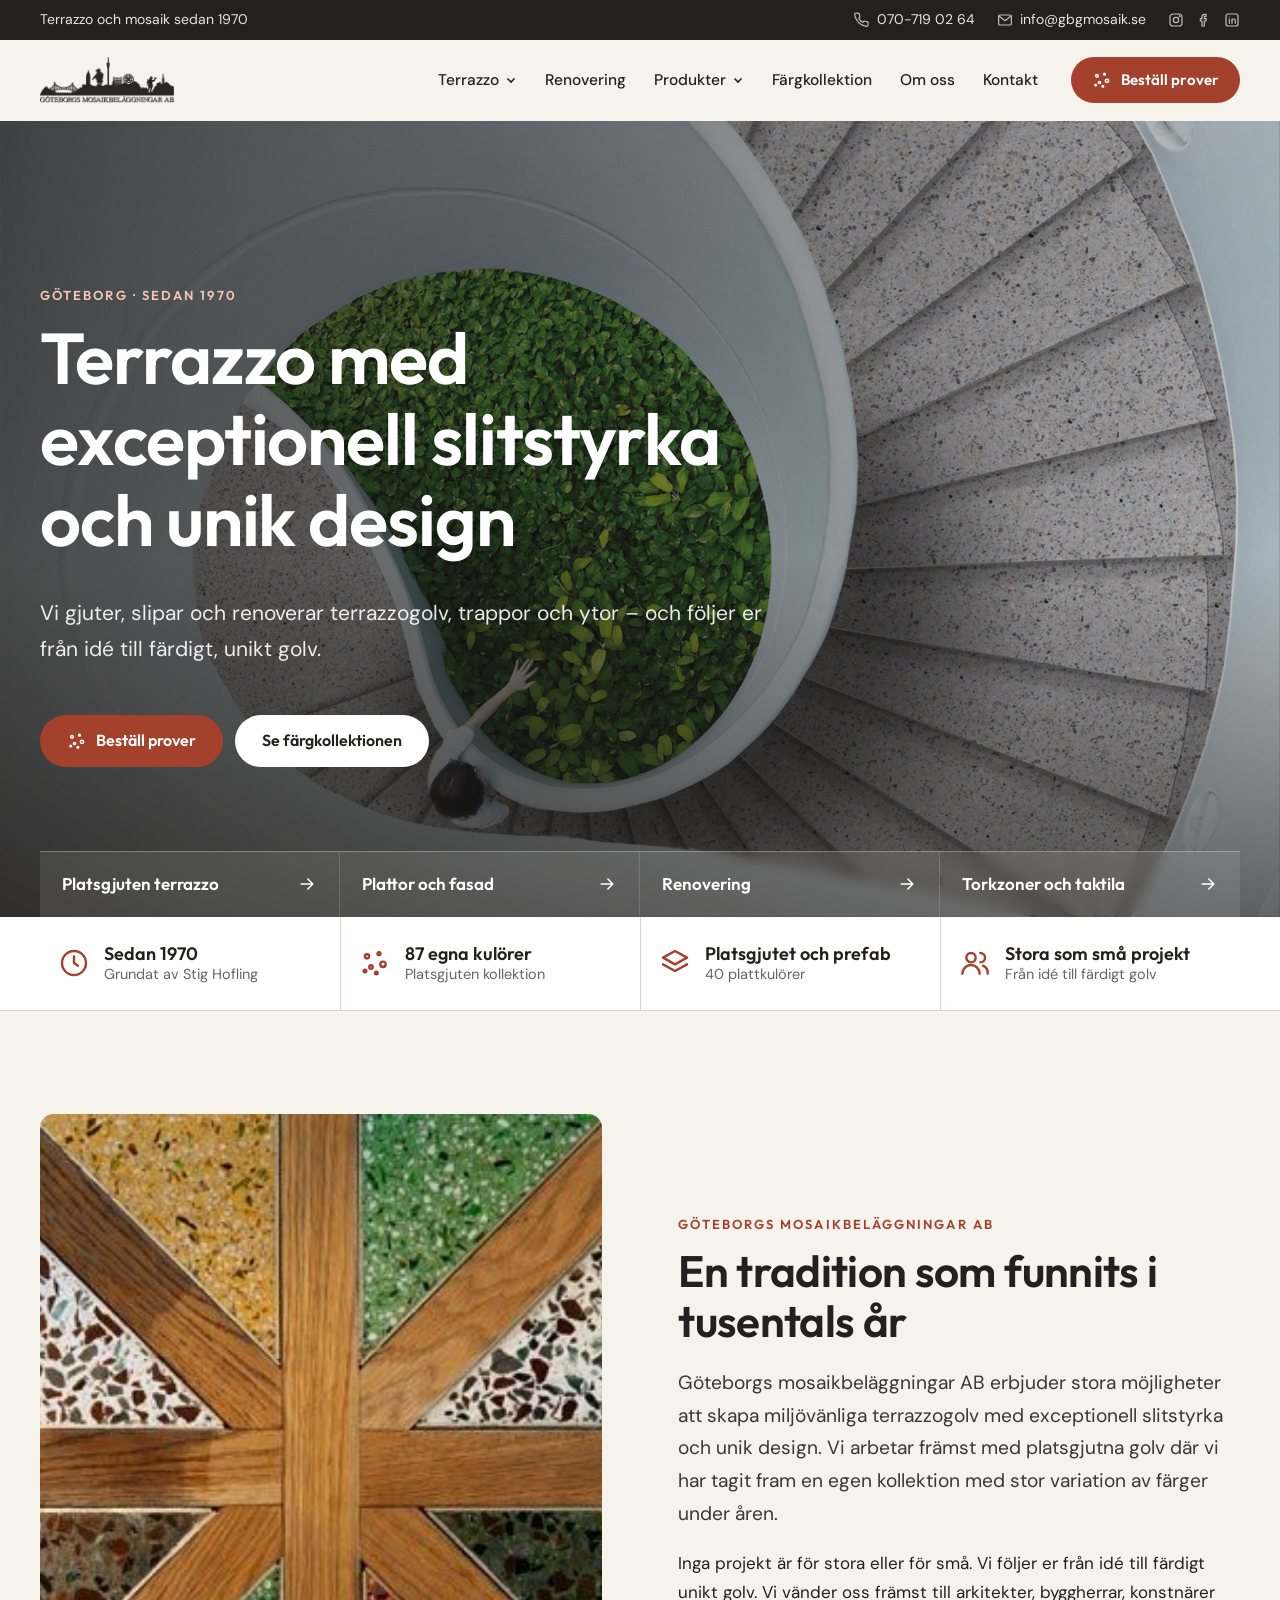
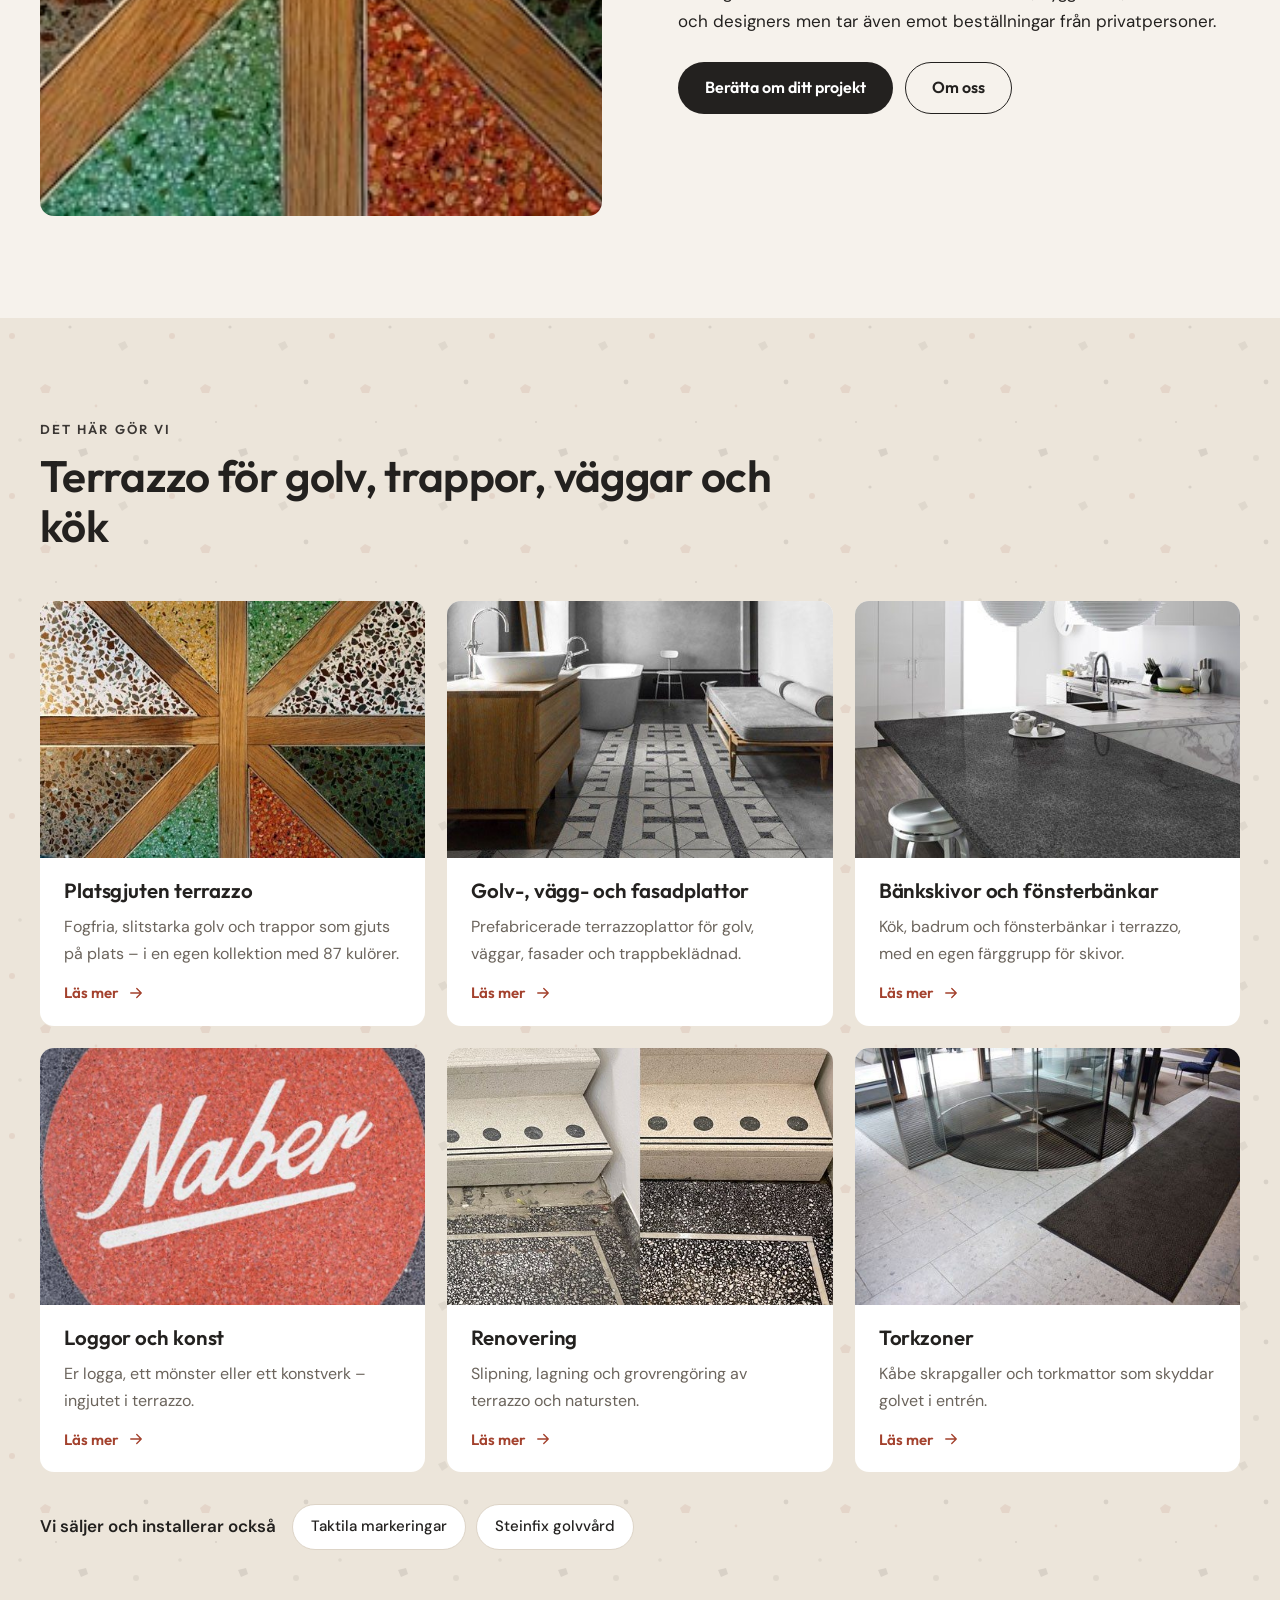
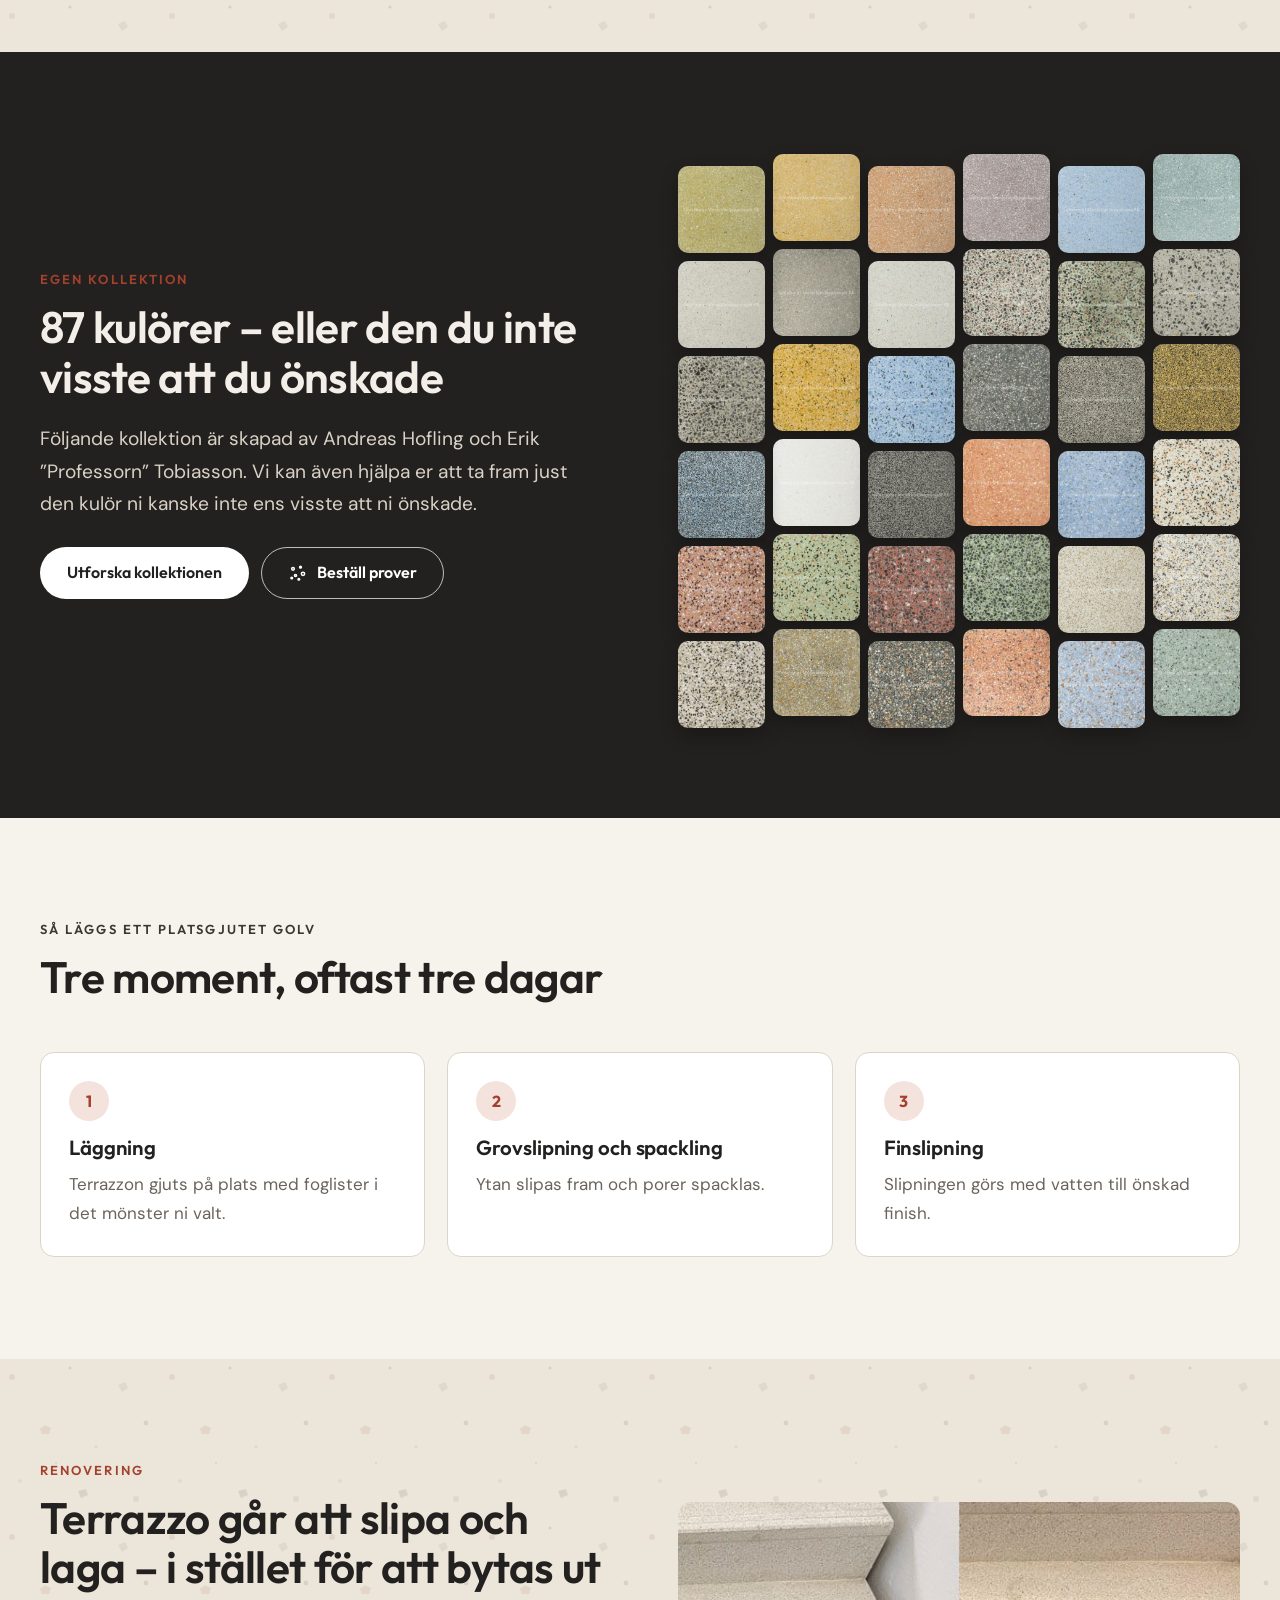
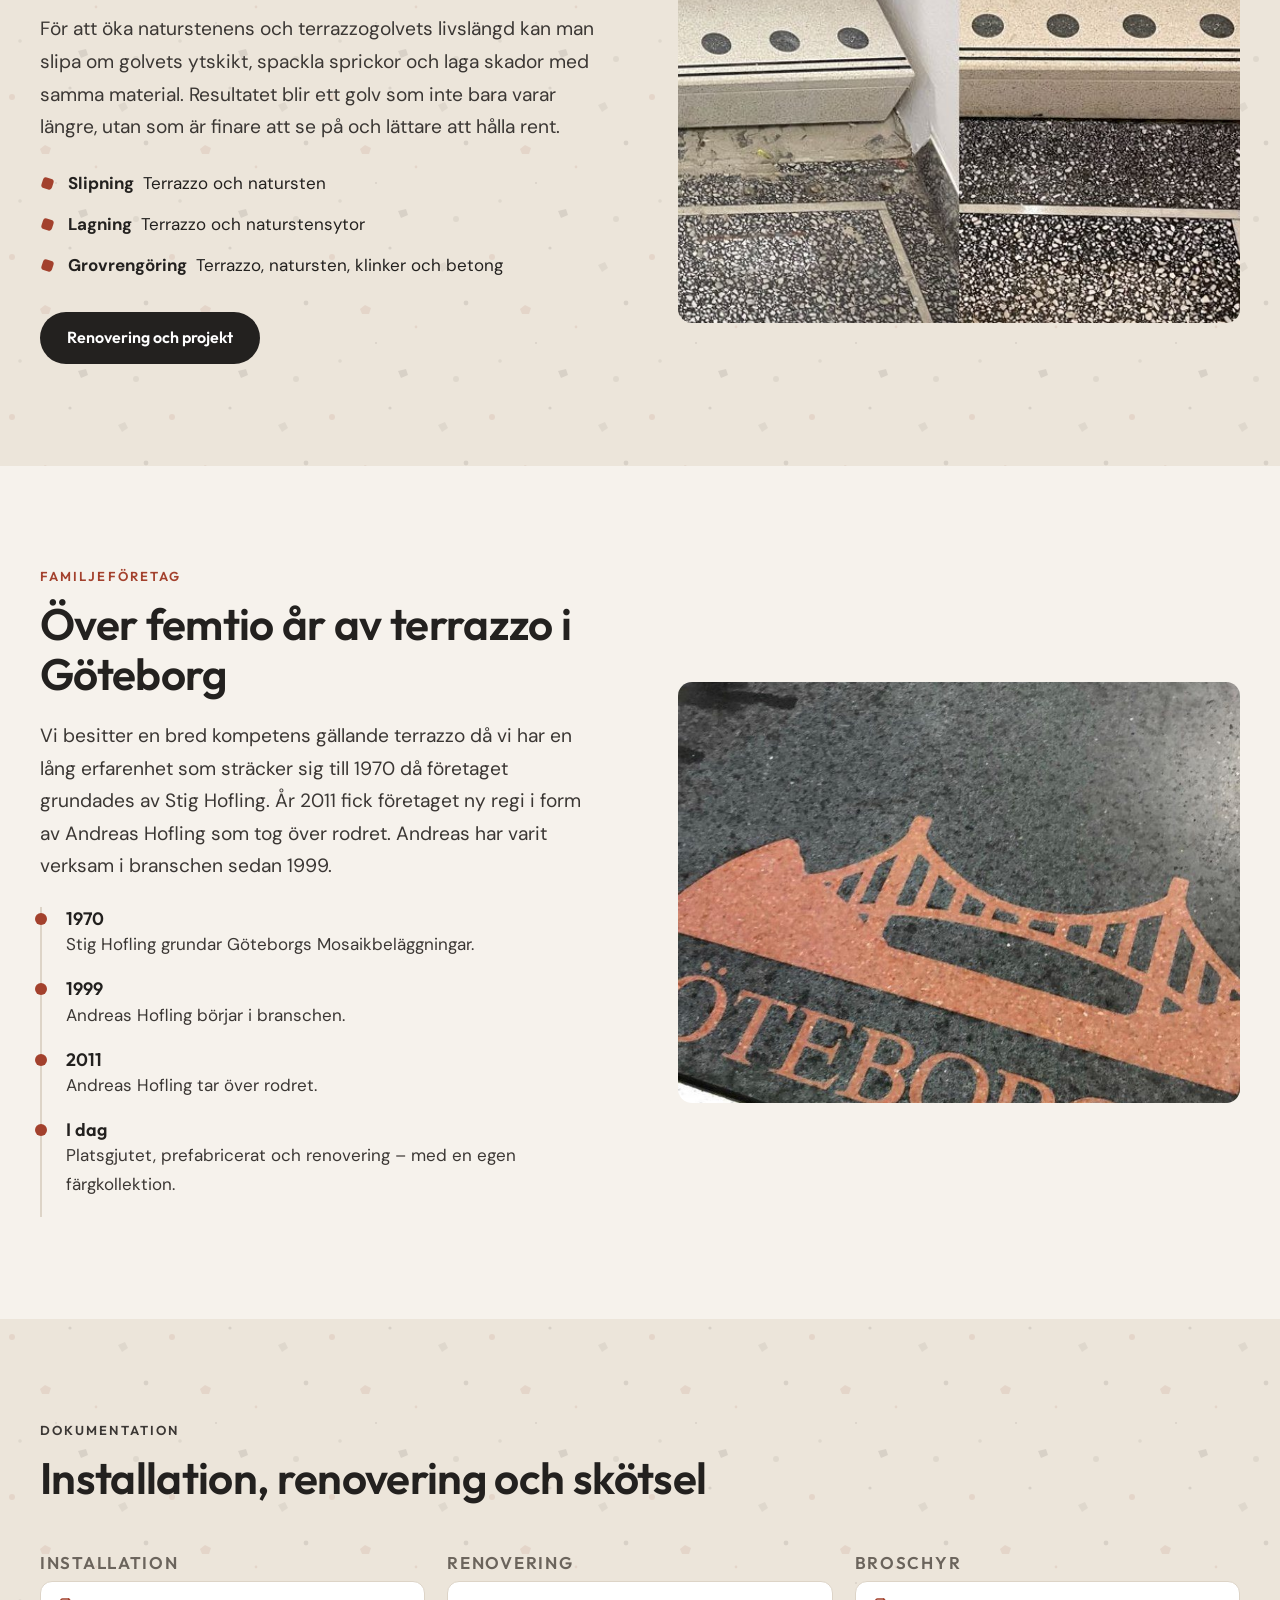
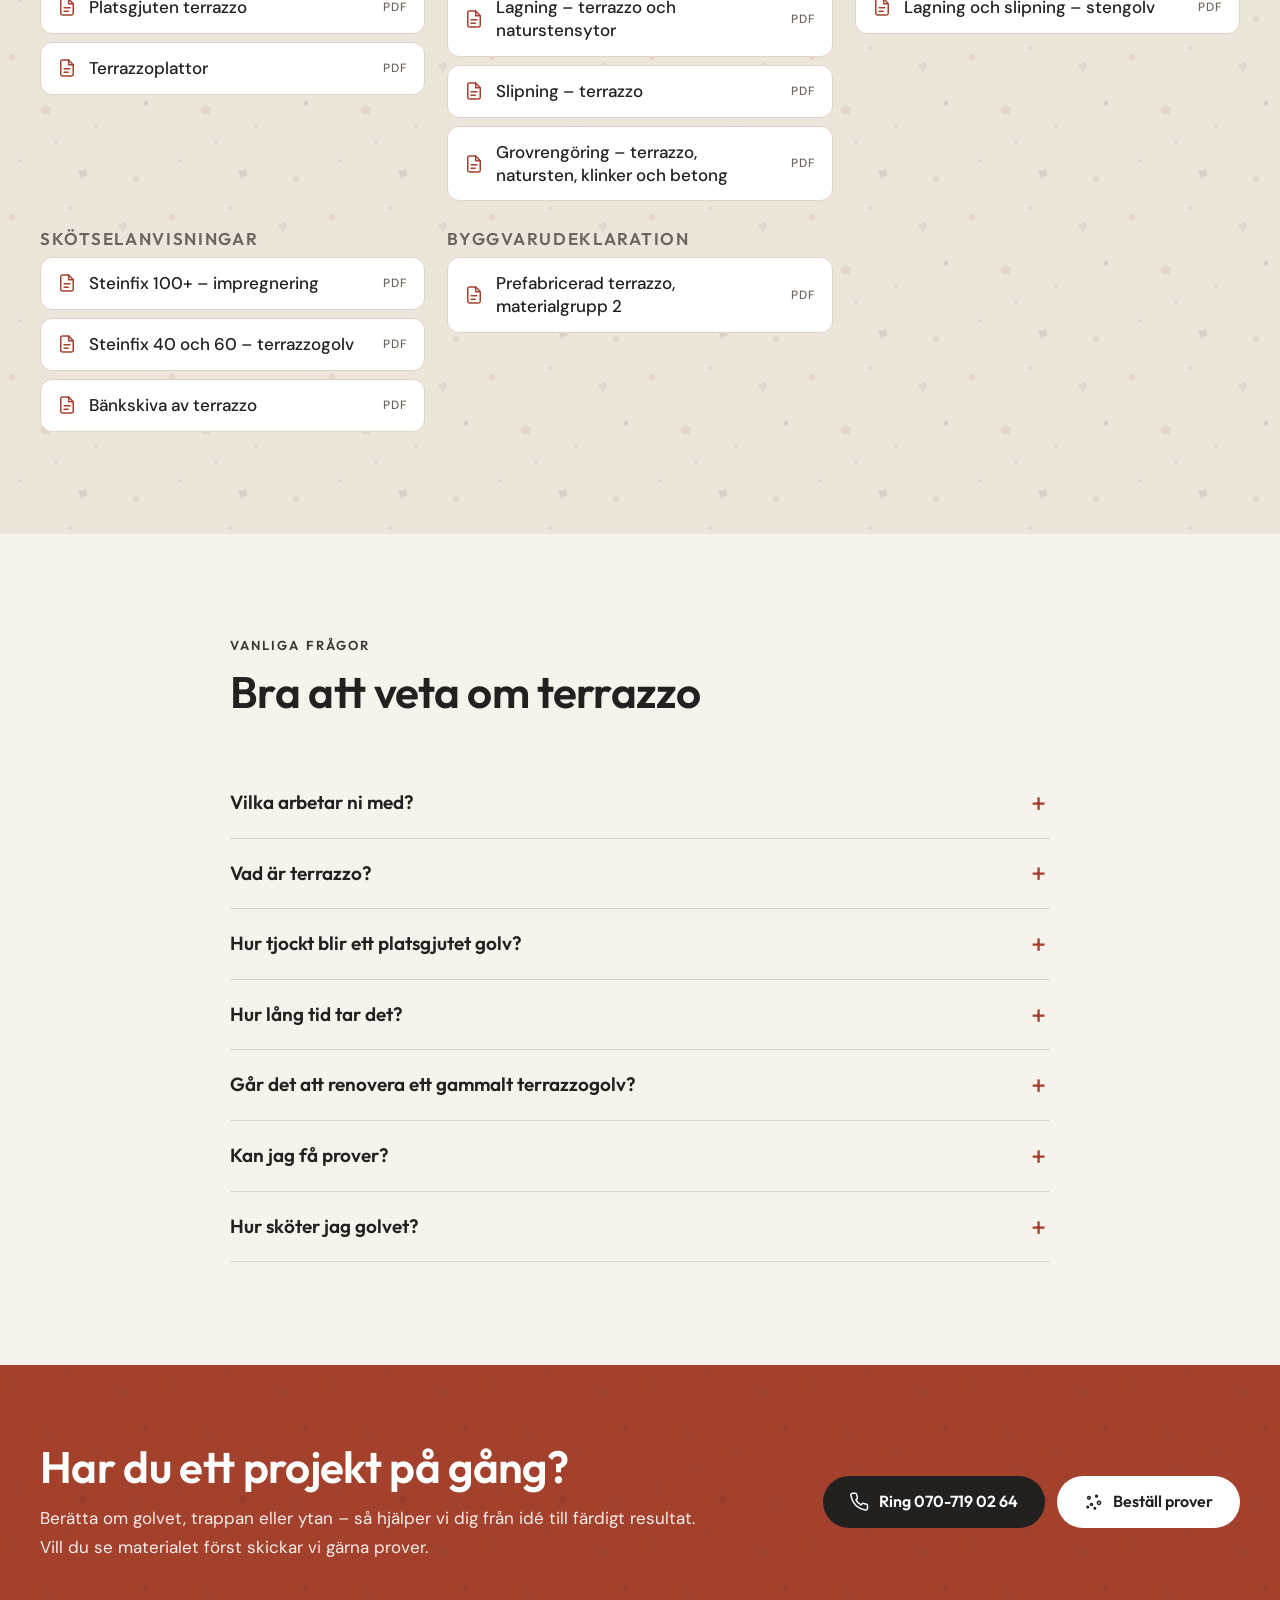
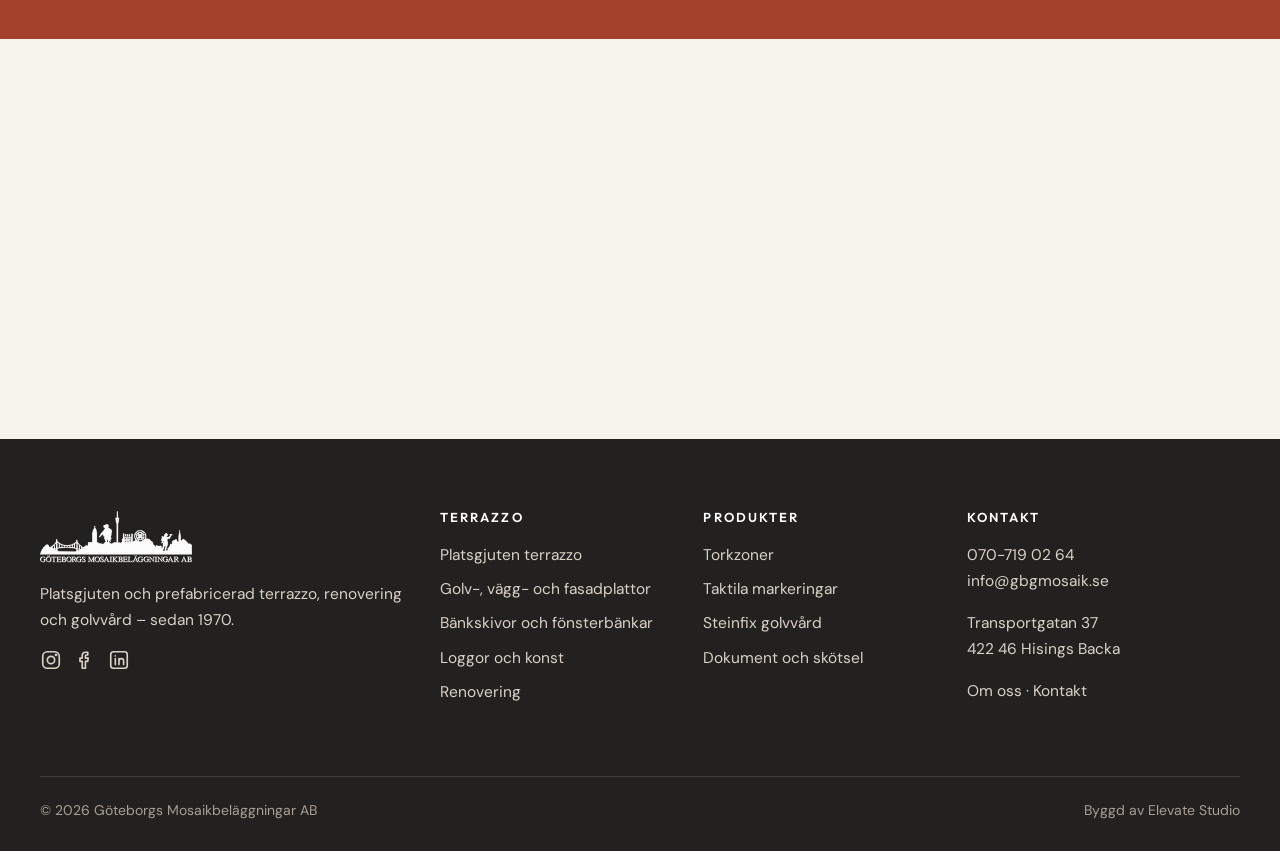
==== docs/index.html @ 4c02fc45 "Ny webbplats för Göteborgs Mosaikbeläggningar AB Mix av hantverkarsajterna (S-Bygg/Antonsson-generat" ====
<!doctype html>
<html lang="sv">
<head>
<meta charset="utf-8">
<meta name="viewport" content="width=device-width,initial-scale=1,viewport-fit=cover">
<title>Terrazzo och mosaik i Göteborg sedan 1970 | Göteborgs Mosaikbeläggningar AB</title>
<meta name="description" content="Göteborgs Mosaikbeläggningar AB – platsgjuten och prefabricerad terrazzo, renovering och golvvård i Göteborg sedan 1970. Ring 070-719 02 64.">
<link rel="canonical" href="https://elevatestudio018.github.io/GBG-mosaik/">
<meta property="og:type" content="website">
<meta property="og:locale" content="sv_SE">
<meta property="og:site_name" content="Göteborgs Mosaikbeläggningar AB">
<meta property="og:title" content="Terrazzo och mosaik i Göteborg sedan 1970 | Göteborgs Mosaikbeläggningar AB">
<meta property="og:description" content="Göteborgs Mosaikbeläggningar AB – platsgjuten och prefabricerad terrazzo, renovering och golvvård i Göteborg sedan 1970. Ring 070-719 02 64.">
<meta property="og:image" content="https://elevatestudio018.github.io/GBG-mosaik/img/foto/hero-stentrappa.jpg">
<meta name="theme-color" content="#f6f2ec">
<link rel="preconnect" href="https://fonts.googleapis.com"><link rel="preconnect" href="https://fonts.gstatic.com" crossorigin>
<link rel="stylesheet" href="https://fonts.googleapis.com/css2?family=DM+Sans:opsz,wght@9..40,400;9..40,500;9..40,700&family=Outfit:wght@400;500;600;700&display=swap">
<link rel="stylesheet" href="assets/site.css">
<link rel="icon" href="img/favicon.svg" type="image/svg+xml">
<script type="application/ld+json">{"@context": "https://schema.org", "@type": "HomeAndConstructionBusiness", "name": "Göteborgs Mosaikbeläggningar AB", "url": "https://elevatestudio018.github.io/GBG-mosaik/", "telephone": "+46707190264", "email": "info@gbgmosaik.se", "foundingDate": "1970", "founder": {"@type": "Person", "name": "Stig Hofling"}, "image": "https://elevatestudio018.github.io/GBG-mosaik/img/foto/hero-stentrappa.jpg", "logo": "https://elevatestudio018.github.io/GBG-mosaik/img/logo.png", "address": {"@type": "PostalAddress", "streetAddress": "Transportgatan 37", "postalCode": "42246", "addressLocality": "Hisings Backa", "addressCountry": "SE"}, "areaServed": "Göteborg", "sameAs": ["https://www.instagram.com/goteborgsmosaikbelaggningar/", "https://www.facebook.com/G%C3%B6teborgs-Mosaikbel%C3%A4ggningar-AB-913308815442884/", "https://www.linkedin.com/company/33471306/"]}</script>
</head>
<body>
<a class="skip" href="#main">Hoppa till innehållet</a>
<div class="topbar">
  <div class="wrap topbar-in">
    <span>Terrazzo och mosaik sedan 1970</span>
    <span class="topbar-r"><a href="tel:+46707190264"><svg class="ic" viewBox="0 0 24 24" fill="none" stroke="currentColor" stroke-width="1.8" stroke-linecap="round" stroke-linejoin="round" aria-hidden="true"><path d="M21 16.5v3a2 2 0 0 1-2.2 2 19.8 19.8 0 0 1-8.6-3.1 19.5 19.5 0 0 1-6-6A19.8 19.8 0 0 1 1.1 3.8 2 2 0 0 1 3.1 1.6h3a2 2 0 0 1 2 1.7c.1 1 .4 1.9.7 2.8a2 2 0 0 1-.5 2.1L7.1 9.5a16 16 0 0 0 6 6l1.3-1.3a2 2 0 0 1 2.1-.4c.9.3 1.8.6 2.8.7a2 2 0 0 1 1.7 2z"/></svg>070-719 02 64</a><a href="mailto:info@gbgmosaik.se"><svg class="ic" viewBox="0 0 24 24" fill="none" stroke="currentColor" stroke-width="1.8" stroke-linecap="round" stroke-linejoin="round" aria-hidden="true"><rect x="2.5" y="4.5" width="19" height="15" rx="2"/><path d="m3 6 9 7 9-7"/></svg>info@gbgmosaik.se</a><span class="soc"><a href="https://www.instagram.com/goteborgsmosaikbelaggningar/" target="_blank" rel="noopener" aria-label="Instagram"><svg class="ic" viewBox="0 0 24 24" fill="none" stroke="currentColor" stroke-width="1.8" stroke-linecap="round" stroke-linejoin="round" aria-hidden="true"><rect x="3" y="3" width="18" height="18" rx="5"/><circle cx="12" cy="12" r="4"/><circle cx="17.5" cy="6.5" r=".6" fill="currentColor"/></svg></a><a href="https://www.facebook.com/G%C3%B6teborgs-Mosaikbel%C3%A4ggningar-AB-913308815442884/" target="_blank" rel="noopener" aria-label="Facebook"><svg class="ic" viewBox="0 0 24 24" fill="none" stroke="currentColor" stroke-width="1.8" stroke-linecap="round" stroke-linejoin="round" aria-hidden="true"><path d="M15 3.5h-2.5A3.5 3.5 0 0 0 9 7v3H6.5v3.5H9V21h3.5v-7.5H15l.5-3.5h-3V7.5a1 1 0 0 1 1-1H15z"/></svg></a><a href="https://www.linkedin.com/company/33471306/" target="_blank" rel="noopener" aria-label="LinkedIn"><svg class="ic" viewBox="0 0 24 24" fill="none" stroke="currentColor" stroke-width="1.8" stroke-linecap="round" stroke-linejoin="round" aria-hidden="true"><rect x="3" y="3" width="18" height="18" rx="3"/><path d="M8 10.5V17M8 7.5v.01M12 17v-4a2.5 2.5 0 0 1 5 0v4M12 10.5V17"/></svg></a></span></span>
  </div>
</div>
<header class="head">
  <div class="wrap bar">
    <a class="logo" href="index.html" aria-label="Göteborgs Mosaikbeläggningar AB, till startsidan"><img src="img/logo.png" alt="Göteborgs Mosaikbeläggningar AB" width="560" height="192"></a>
    <nav class="nav" aria-label="Huvudmeny"><ul><li class="has-sub"><button type="button" class="sub-btn" aria-expanded="false">Terrazzo<svg viewBox="0 0 12 12" aria-hidden="true"><path d="m2.5 4.5 3.5 3.5 3.5-3.5" fill="none" stroke="currentColor" stroke-width="1.6"/></svg></button><ul class="sub"><li><a href="platsgjuten-terrazzo.html">Platsgjuten terrazzo</a></li><li><a href="terrazzoplattor.html">Golv-, vägg- och fasadplattor</a></li><li><a href="bankskivor.html">Bänkskivor och fönsterbänkar</a></li><li><a href="loggor-och-konst.html">Loggor och konst</a></li></ul></li><li><a href="renovering.html">Renovering</a></li><li class="has-sub"><button type="button" class="sub-btn" aria-expanded="false">Produkter<svg viewBox="0 0 12 12" aria-hidden="true"><path d="m2.5 4.5 3.5 3.5 3.5-3.5" fill="none" stroke="currentColor" stroke-width="1.6"/></svg></button><ul class="sub"><li><a href="torkzoner.html">Torkzoner</a></li><li><a href="taktila-markeringar.html">Taktila markeringar</a></li><li><a href="steinfix.html">Steinfix golvvård</a></li><li><a href="dokument.html">Dokument och skötsel</a></li></ul></li><li><a href="platsgjuten-terrazzo.html#kollektion">Färgkollektion</a></li><li><a href="om-oss.html">Om oss</a></li><li><a href="kontakt.html">Kontakt</a></li></ul></nav>
    <a class="btn btn-accent head-cta" href="kontakt.html?typ=Best%C3%A4ll%20prover#offert"><svg class="ic" viewBox="0 0 24 24" fill="none" stroke="currentColor" stroke-width="1.8" stroke-linecap="round" stroke-linejoin="round" aria-hidden="true"><circle cx="6" cy="7" r="1.6"/><circle cx="15" cy="5" r="1.1"/><circle cx="18" cy="13" r="2"/><circle cx="9" cy="15" r="1.3"/><circle cx="13" cy="19.5" r="1"/><circle cx="4.5" cy="18" r="1"/></svg><span>Beställ prover</span></a>
    <a class="round head-call" href="tel:+46707190264" aria-label="Ring 070-719 02 64"><svg class="ic" viewBox="0 0 24 24" fill="none" stroke="currentColor" stroke-width="1.8" stroke-linecap="round" stroke-linejoin="round" aria-hidden="true"><path d="M21 16.5v3a2 2 0 0 1-2.2 2 19.8 19.8 0 0 1-8.6-3.1 19.5 19.5 0 0 1-6-6A19.8 19.8 0 0 1 1.1 3.8 2 2 0 0 1 3.1 1.6h3a2 2 0 0 1 2 1.7c.1 1 .4 1.9.7 2.8a2 2 0 0 1-.5 2.1L7.1 9.5a16 16 0 0 0 6 6l1.3-1.3a2 2 0 0 1 2.1-.4c.9.3 1.8.6 2.8.7a2 2 0 0 1 1.7 2z"/></svg></a>
    <button class="burger" id="menuBtn" type="button" aria-expanded="false" aria-controls="menu" aria-label="Meny"><span></span><span></span><span></span></button>
  </div>
  <nav class="menu" id="menu" aria-label="Meny" hidden>
    <div class="wrap">
      <ul><li class="m-h">Terrazzo</li><li><a href="platsgjuten-terrazzo.html">Platsgjuten terrazzo</a></li><li><a href="terrazzoplattor.html">Golv-, vägg- och fasadplattor</a></li><li><a href="bankskivor.html">Bänkskivor och fönsterbänkar</a></li><li><a href="loggor-och-konst.html">Loggor och konst</a></li><li><a href="renovering.html">Renovering</a></li><li class="m-h">Produkter</li><li><a href="torkzoner.html">Torkzoner</a></li><li><a href="taktila-markeringar.html">Taktila markeringar</a></li><li><a href="steinfix.html">Steinfix golvvård</a></li><li><a href="dokument.html">Dokument och skötsel</a></li><li><a href="platsgjuten-terrazzo.html#kollektion">Färgkollektion</a></li><li><a href="om-oss.html">Om oss</a></li><li><a href="kontakt.html">Kontakt</a></li></ul>
      <div class="btns"><a class="btn btn-accent" href="tel:+46707190264"><svg class="ic" viewBox="0 0 24 24" fill="none" stroke="currentColor" stroke-width="1.8" stroke-linecap="round" stroke-linejoin="round" aria-hidden="true"><path d="M21 16.5v3a2 2 0 0 1-2.2 2 19.8 19.8 0 0 1-8.6-3.1 19.5 19.5 0 0 1-6-6A19.8 19.8 0 0 1 1.1 3.8 2 2 0 0 1 3.1 1.6h3a2 2 0 0 1 2 1.7c.1 1 .4 1.9.7 2.8a2 2 0 0 1-.5 2.1L7.1 9.5a16 16 0 0 0 6 6l1.3-1.3a2 2 0 0 1 2.1-.4c.9.3 1.8.6 2.8.7a2 2 0 0 1 1.7 2z"/></svg><span>Ring 070-719 02 64</span></a><a class="btn btn-ghost" href="kontakt.html?typ=Best%C3%A4ll%20prover#offert"><svg class="ic" viewBox="0 0 24 24" fill="none" stroke="currentColor" stroke-width="1.8" stroke-linecap="round" stroke-linejoin="round" aria-hidden="true"><circle cx="6" cy="7" r="1.6"/><circle cx="15" cy="5" r="1.1"/><circle cx="18" cy="13" r="2"/><circle cx="9" cy="15" r="1.3"/><circle cx="13" cy="19.5" r="1"/><circle cx="4.5" cy="18" r="1"/></svg><span>Beställ prover</span></a></div>
    </div>
  </nav>
</header>
<main id="main">
<section class="hero hero-home" aria-labelledby="hero-h">
  <div class="hero-bg slides" aria-hidden="false"><div class="slide on"><img src="img/foto/hero-stentrappa.jpg" srcset="img/foto/hero-stentrappa-s.jpg 800w, img/foto/hero-stentrappa.jpg 1800w" sizes="100vw" alt="Spiraltrappa i ljus terrazzo sedd uppifrån" fetchpriority="high" decoding="async" style="object-position:50% 50%"></div><div class="slide"><img src="img/foto/hero-restaurang.jpg" srcset="img/foto/hero-restaurang-s.jpg 800w, img/foto/hero-restaurang.jpg 1800w" sizes="100vw" alt="Restaurang med mönstergolv i terrazzo" loading="lazy" decoding="async" style="object-position:50% 50%"></div><div class="slide"><img src="img/foto/hero-purple.jpg" srcset="img/foto/hero-purple-s.jpg 800w, img/foto/hero-purple.jpg 1800w" sizes="100vw" alt="Lobby med inlagt terrazzomönster i golvet" loading="lazy" decoding="async" style="object-position:50% 50%"></div><div class="slide"><img src="img/foto/hero-nesite.jpg" srcset="img/foto/hero-nesite-s.jpg 800w, img/foto/hero-nesite.jpg 1800w" sizes="100vw" alt="Nesites logga ingjuten i terrazzogolvet i en entré" loading="lazy" decoding="async" style="object-position:50% 50%"></div></div>
  <div class="wrap hero-in">
    <p class="eyebrow">Göteborg · sedan 1970</p>
    <h1 id="hero-h">Terrazzo med exceptionell slitstyrka och unik design</h1>
    <p class="hero-lead">Vi gjuter, slipar och renoverar terrazzogolv, trappor och ytor – och följer er från idé till färdigt, unikt golv.</p>
    <div class="btns"><a class="btn btn-accent" href="kontakt.html?typ=Best%C3%A4ll%20prover#offert"><svg class="ic" viewBox="0 0 24 24" fill="none" stroke="currentColor" stroke-width="1.8" stroke-linecap="round" stroke-linejoin="round" aria-hidden="true"><circle cx="6" cy="7" r="1.6"/><circle cx="15" cy="5" r="1.1"/><circle cx="18" cy="13" r="2"/><circle cx="9" cy="15" r="1.3"/><circle cx="13" cy="19.5" r="1"/><circle cx="4.5" cy="18" r="1"/></svg><span>Beställ prover</span></a><a class="btn btn-light" href="platsgjuten-terrazzo.html#kollektion">Se färgkollektionen</a></div>
  </div>
  <ul class="areas wrap"><li><a href="platsgjuten-terrazzo.html"><b>Platsgjuten terrazzo</b><svg class="ic" viewBox="0 0 24 24" fill="none" stroke="currentColor" stroke-width="1.8" stroke-linecap="round" stroke-linejoin="round" aria-hidden="true"><path d="M5 12h14M13 6l6 6-6 6"/></svg></a></li><li><a href="terrazzoplattor.html"><b>Plattor och fasad</b><svg class="ic" viewBox="0 0 24 24" fill="none" stroke="currentColor" stroke-width="1.8" stroke-linecap="round" stroke-linejoin="round" aria-hidden="true"><path d="M5 12h14M13 6l6 6-6 6"/></svg></a></li><li><a href="renovering.html"><b>Renovering</b><svg class="ic" viewBox="0 0 24 24" fill="none" stroke="currentColor" stroke-width="1.8" stroke-linecap="round" stroke-linejoin="round" aria-hidden="true"><path d="M5 12h14M13 6l6 6-6 6"/></svg></a></li><li><a href="torkzoner.html"><b>Torkzoner och taktila</b><svg class="ic" viewBox="0 0 24 24" fill="none" stroke="currentColor" stroke-width="1.8" stroke-linecap="round" stroke-linejoin="round" aria-hidden="true"><path d="M5 12h14M13 6l6 6-6 6"/></svg></a></li></ul>
</section>

<section class="trust" aria-label="I korthet"><ul class="wrap trust-in"><li><svg class="ic" viewBox="0 0 24 24" fill="none" stroke="currentColor" stroke-width="1.8" stroke-linecap="round" stroke-linejoin="round" aria-hidden="true"><circle cx="12" cy="12" r="9"/><path d="M12 7v5l3 2"/></svg><div><b>Sedan 1970</b><span>Grundat av Stig Hofling</span></div></li><li><svg class="ic" viewBox="0 0 24 24" fill="none" stroke="currentColor" stroke-width="1.8" stroke-linecap="round" stroke-linejoin="round" aria-hidden="true"><circle cx="6" cy="7" r="1.6"/><circle cx="15" cy="5" r="1.1"/><circle cx="18" cy="13" r="2"/><circle cx="9" cy="15" r="1.3"/><circle cx="13" cy="19.5" r="1"/><circle cx="4.5" cy="18" r="1"/></svg><div><b>87 egna kulörer</b><span>Platsgjuten kollektion</span></div></li><li><svg class="ic" viewBox="0 0 24 24" fill="none" stroke="currentColor" stroke-width="1.8" stroke-linecap="round" stroke-linejoin="round" aria-hidden="true"><path d="m12 3 9 5-9 5-9-5z"/><path d="m3 13 9 5 9-5"/></svg><div><b>Platsgjutet och prefab</b><span>40 plattkulörer</span></div></li><li><svg class="ic" viewBox="0 0 24 24" fill="none" stroke="currentColor" stroke-width="1.8" stroke-linecap="round" stroke-linejoin="round" aria-hidden="true"><circle cx="9" cy="8" r="3.5"/><path d="M2.5 20a6.5 6.5 0 0 1 13 0M16 4.5a3.5 3.5 0 0 1 0 7M18 14a6 6 0 0 1 3.5 6"/></svg><div><b>Stora som små projekt</b><span>Från idé till färdigt golv</span></div></li></ul></section>

<section class="sec" aria-labelledby="intro-h">
  <div class="wrap split">
    <figure class="ph tall"><img src="img/foto/platsgjutet.jpg" alt="Platsgjuten terrazzo i flera färger med fält avdelade av trälister" loading="lazy" decoding="async" style="object-position:50% 50%"></figure>
    <div>
      <p class="eyebrow">Göteborgs Mosaikbeläggningar AB</p>
      <h2 id="intro-h">En tradition som funnits i tusentals år</h2>
      <p class="lead">Göteborgs mosaikbeläggningar AB erbjuder stora möjligheter att skapa miljövänliga terrazzogolv med exceptionell slitstyrka och unik design. Vi arbetar främst med platsgjutna golv där vi har tagit fram en egen kollektion med stor variation av färger under åren.</p>
      <p>Inga projekt är för stora eller för små. Vi följer er från idé till färdigt unikt golv. Vi vänder oss främst till arkitekter, byggherrar, konstnärer och designers men tar även emot beställningar från privatpersoner.</p>
      <div class="btns"><a class="btn btn-dark" href="kontakt.html#offert">Berätta om ditt projekt</a><a class="btn btn-ghost" href="om-oss.html">Om oss</a></div>
    </div>
  </div>
</section>

<section class="sec tint" id="tjanster" aria-labelledby="tj-h">
  <div class="wrap">
    <div class="sec-head"><p class="eyebrow">Det här gör vi</p><h2 id="tj-h">Terrazzo för golv, trappor, väggar och kök</h2></div>
    <ul class="cards"><li class="card"><a href="platsgjuten-terrazzo.html"><span class="card-ph"><img src="img/foto/platsgjutet.jpg" alt="" loading="lazy" decoding="async" style="object-position:50% 50%"></span><span class="card-tx"><h3>Platsgjuten terrazzo</h3><p>Fogfria, slitstarka golv och trappor som gjuts på plats – i en egen kollektion med 87 kulörer.</p><span class="more">Läs mer <svg class="ic" viewBox="0 0 24 24" fill="none" stroke="currentColor" stroke-width="1.8" stroke-linecap="round" stroke-linejoin="round" aria-hidden="true"><path d="M5 12h14M13 6l6 6-6 6"/></svg></span></span></a></li><li class="card"><a href="terrazzoplattor.html"><span class="card-ph"><img src="img/foto/plattor.jpg" alt="" loading="lazy" decoding="async" style="object-position:50% 50%"></span><span class="card-tx"><h3>Golv-, vägg- och fasadplattor</h3><p>Prefabricerade terrazzoplattor för golv, väggar, fasader och trappbeklädnad.</p><span class="more">Läs mer <svg class="ic" viewBox="0 0 24 24" fill="none" stroke="currentColor" stroke-width="1.8" stroke-linecap="round" stroke-linejoin="round" aria-hidden="true"><path d="M5 12h14M13 6l6 6-6 6"/></svg></span></span></a></li><li class="card"><a href="bankskivor.html"><span class="card-ph"><img src="img/foto/bankskiva.jpg" alt="" loading="lazy" decoding="async" style="object-position:50% 50%"></span><span class="card-tx"><h3>Bänkskivor och fönsterbänkar</h3><p>Kök, badrum och fönsterbänkar i terrazzo, med en egen färggrupp för skivor.</p><span class="more">Läs mer <svg class="ic" viewBox="0 0 24 24" fill="none" stroke="currentColor" stroke-width="1.8" stroke-linecap="round" stroke-linejoin="round" aria-hidden="true"><path d="M5 12h14M13 6l6 6-6 6"/></svg></span></span></a></li><li class="card"><a href="loggor-och-konst.html"><span class="card-ph"><img src="img/foto/logga-naber.jpg" alt="" loading="lazy" decoding="async" style="object-position:50% 50%"></span><span class="card-tx"><h3>Loggor och konst</h3><p>Er logga, ett mönster eller ett konstverk – ingjutet i terrazzo.</p><span class="more">Läs mer <svg class="ic" viewBox="0 0 24 24" fill="none" stroke="currentColor" stroke-width="1.8" stroke-linecap="round" stroke-linejoin="round" aria-hidden="true"><path d="M5 12h14M13 6l6 6-6 6"/></svg></span></span></a></li><li class="card"><a href="renovering.html"><span class="card-ph"><img src="img/foto/fore-efter.jpg" alt="" loading="lazy" decoding="async" style="object-position:50% 50%"></span><span class="card-tx"><h3>Renovering</h3><p>Slipning, lagning och grovrengöring av terrazzo och natursten.</p><span class="more">Läs mer <svg class="ic" viewBox="0 0 24 24" fill="none" stroke="currentColor" stroke-width="1.8" stroke-linecap="round" stroke-linejoin="round" aria-hidden="true"><path d="M5 12h14M13 6l6 6-6 6"/></svg></span></span></a></li><li class="card"><a href="torkzoner.html"><span class="card-ph"><img src="img/foto/torkzon.jpg" alt="" loading="lazy" decoding="async" style="object-position:50% 50%"></span><span class="card-tx"><h3>Torkzoner</h3><p>Kåbe skrapgaller och torkmattor som skyddar golvet i entrén.</p><span class="more">Läs mer <svg class="ic" viewBox="0 0 24 24" fill="none" stroke="currentColor" stroke-width="1.8" stroke-linecap="round" stroke-linejoin="round" aria-hidden="true"><path d="M5 12h14M13 6l6 6-6 6"/></svg></span></span></a></li></ul>
    <div class="also"><span>Vi säljer och installerar också</span><a class="pill" href="taktila-markeringar.html">Taktila markeringar</a><a class="pill" href="steinfix.html">Steinfix golvvård</a></div>
  </div>
</section>

<section class="sec dark kollektion-band" aria-labelledby="kol-h">
  <div class="wrap split">
    <div>
      <p class="eyebrow">Egen kollektion</p>
      <h2 id="kol-h">87 kulörer – eller den du inte visste att du önskade</h2>
      <p class="lead">Följande kollektion är skapad av Andreas Hofling och Erik ”Professorn” Tobiasson. Vi kan även hjälpa er att ta fram just den kulör ni kanske inte ens visste att ni önskade.</p>
      <div class="btns"><a class="btn btn-light" href="platsgjuten-terrazzo.html#kollektion">Utforska kollektionen</a><a class="btn btn-outline-light" href="kontakt.html?typ=Best%C3%A4ll%20prover#offert"><svg class="ic" viewBox="0 0 24 24" fill="none" stroke="currentColor" stroke-width="1.8" stroke-linecap="round" stroke-linejoin="round" aria-hidden="true"><circle cx="6" cy="7" r="1.6"/><circle cx="15" cy="5" r="1.1"/><circle cx="18" cy="13" r="2"/><circle cx="9" cy="15" r="1.3"/><circle cx="13" cy="19.5" r="1"/><circle cx="4.5" cy="18" r="1"/></svg><span>Beställ prover</span></a></div>
    </div>
    <ul class="strip" aria-hidden="true"><li><img src="img/kulor/gmb-limegron-s.jpg" alt="" loading="lazy" width="240" height="240"></li><li><img src="img/kulor/gmb-gul-s.jpg" alt="" loading="lazy" width="240" height="240"></li><li><img src="img/kulor/gmb-orange-s.jpg" alt="" loading="lazy" width="240" height="240"></li><li><img src="img/kulor/gmb-lila-s.jpg" alt="" loading="lazy" width="240" height="240"></li><li><img src="img/kulor/gmb-bla-s.jpg" alt="" loading="lazy" width="240" height="240"></li><li><img src="img/kulor/gmb-marin-s.jpg" alt="" loading="lazy" width="240" height="240"></li><li><img src="img/kulor/gmb-ljusgra-s.jpg" alt="" loading="lazy" width="240" height="240"></li><li><img src="img/kulor/gmb-morkgra-s.jpg" alt="" loading="lazy" width="240" height="240"></li><li><img src="img/kulor/gmb-vit-s.jpg" alt="" loading="lazy" width="240" height="240"></li><li><img src="img/kulor/gmb-camo-gra-s.jpg" alt="" loading="lazy" width="240" height="240"></li><li><img src="img/kulor/gmb-camo-gron-s.jpg" alt="" loading="lazy" width="240" height="240"></li><li><img src="img/kulor/gmb-betong-2-s.jpg" alt="" loading="lazy" width="240" height="240"></li><li><img src="img/kulor/gmb-betong-4-s.jpg" alt="" loading="lazy" width="240" height="240"></li><li><img src="img/kulor/gmb-retur-gul-s.jpg" alt="" loading="lazy" width="240" height="240"></li><li><img src="img/kulor/gmb-retur-bla-s.jpg" alt="" loading="lazy" width="240" height="240"></li><li><img src="img/kulor/gmb-retur-svart-s.jpg" alt="" loading="lazy" width="240" height="240"></li><li><img src="img/kulor/gmb-berlin-s.jpg" alt="" loading="lazy" width="240" height="240"></li><li><img src="img/kulor/gmb-bahamas-s.jpg" alt="" loading="lazy" width="240" height="240"></li><li><img src="img/kulor/gmb-aruba-s.jpg" alt="" loading="lazy" width="240" height="240"></li><li><img src="img/kulor/gmb-snovit-s.jpg" alt="" loading="lazy" width="240" height="240"></li><li><img src="img/kulor/gmb-ferdinand-s.jpg" alt="" loading="lazy" width="240" height="240"></li><li><img src="img/kulor/gmb-nemo-s.jpg" alt="" loading="lazy" width="240" height="240"></li><li><img src="img/kulor/gmb-elsa-s.jpg" alt="" loading="lazy" width="240" height="240"></li><li><img src="img/kulor/gmb-oken-s.jpg" alt="" loading="lazy" width="240" height="240"></li><li><img src="img/kulor/gmb-lava-s.jpg" alt="" loading="lazy" width="240" height="240"></li><li><img src="img/kulor/gmb-fjall-s.jpg" alt="" loading="lazy" width="240" height="240"></li><li><img src="img/kulor/gmb-reptil-rod-s.jpg" alt="" loading="lazy" width="240" height="240"></li><li><img src="img/kulor/gmb-reptil-gron-s.jpg" alt="" loading="lazy" width="240" height="240"></li><li><img src="img/kulor/gmb-lipari-s.jpg" alt="" loading="lazy" width="240" height="240"></li><li><img src="img/kulor/gmb-panarea-s.jpg" alt="" loading="lazy" width="240" height="240"></li><li><img src="img/kulor/gmb-filicudi-s.jpg" alt="" loading="lazy" width="240" height="240"></li><li><img src="img/kulor/gmb-capri-s.jpg" alt="" loading="lazy" width="240" height="240"></li><li><img src="img/kulor/gmb-gorgona-s.jpg" alt="" loading="lazy" width="240" height="240"></li><li><img src="img/kulor/gmb-pianosa-s.jpg" alt="" loading="lazy" width="240" height="240"></li><li><img src="img/kulor/gmb-capraia-s.jpg" alt="" loading="lazy" width="240" height="240"></li><li><img src="img/kulor/gmb-elba-s.jpg" alt="" loading="lazy" width="240" height="240"></li></ul>
  </div>
</section>

<section class="sec" aria-labelledby="pr-h">
  <div class="wrap">
    <div class="sec-head"><p class="eyebrow">Så läggs ett platsgjutet golv</p><h2 id="pr-h">Tre moment, oftast tre dagar</h2></div>
    <ol class="steps"><li><span class="n">1</span><h3>Läggning</h3><p>Terrazzon gjuts på plats med foglister i det mönster ni valt.</p></li><li><span class="n">2</span><h3>Grovslipning och spackling</h3><p>Ytan slipas fram och porer spacklas.</p></li><li><span class="n">3</span><h3>Finslipning</h3><p>Slipningen görs med vatten till önskad finish.</p></li></ol>
  </div>
</section>

<section class="sec tint" aria-labelledby="re-h">
  <div class="wrap split rev">
    <figure class="ph"><img src="img/foto/fore-efter.jpg" alt="Före och efter: terrazzogolv vid en trappa som lagats och slipats" loading="lazy" decoding="async" style="object-position:50% 50%"></figure>
    <div>
      <p class="eyebrow">Renovering</p>
      <h2 id="re-h">Terrazzo går att slipa och laga – i stället för att bytas ut</h2>
      <p class="lead">För att öka naturstenens och terrazzogolvets livslängd kan man slipa om golvets ytskikt, spackla sprickor och laga skador med samma material. Resultatet blir ett golv som inte bara varar längre, utan som är finare att se på och lättare att hålla rent.</p>
      <ul class="ticks"><li><b>Slipning</b> Terrazzo och natursten</li><li><b>Lagning</b> Terrazzo och naturstensytor</li><li><b>Grovrengöring</b> Terrazzo, natursten, klinker och betong</li></ul>
      <div class="btns"><a class="btn btn-dark" href="renovering.html">Renovering och projekt</a></div>
    </div>
  </div>
</section>

<section class="sec" aria-labelledby="hi-h">
  <div class="wrap split">
    <div>
      <p class="eyebrow">Familjeföretag</p>
      <h2 id="hi-h">Över femtio år av terrazzo i Göteborg</h2>
      <p class="lead">Vi besitter en bred kompetens gällande terrazzo då vi har en lång erfarenhet som sträcker sig till 1970 då företaget grundades av Stig Hofling. År 2011 fick företaget ny regi i form av Andreas Hofling som tog över rodret. Andreas har varit verksam i branschen sedan 1999.</p>
      <ol class="timeline"><li><b>1970</b><span>Stig Hofling grundar Göteborgs Mosaikbeläggningar.</span></li><li><b>1999</b><span>Andreas Hofling börjar i branschen.</span></li><li><b>2011</b><span>Andreas Hofling tar över rodret.</span></li><li><b>I dag</b><span>Platsgjutet, prefabricerat och renovering – med en egen färgkollektion.</span></li></ol>
    </div>
    <figure class="ph"><img src="img/foto/logga-gbg-3.jpg" alt="Älvsborgsbron och texten Göteborgs ingjutet i terrazzo" loading="lazy" decoding="async" style="object-position:50% 50%"></figure>
  </div>
</section>

<section class="sec tint" aria-labelledby="dk-h">
  <div class="wrap">
    <div class="sec-head"><p class="eyebrow">Dokumentation</p><h2 id="dk-h">Installation, renovering och skötsel</h2></div>
    <div class="doc-grid"><div class="doc-group"><h3>Installation</h3><ul class="docs"><li><a href="dokument/gbgmosaik-installation-platsgjutet.pdf" target="_blank" rel="noopener"><svg class="ic" viewBox="0 0 24 24" fill="none" stroke="currentColor" stroke-width="1.8" stroke-linecap="round" stroke-linejoin="round" aria-hidden="true"><path d="M14 2.5H6.5a2 2 0 0 0-2 2v15a2 2 0 0 0 2 2h11a2 2 0 0 0 2-2V8z"/><path d="M14 2.5V8h5.5M8.5 13h7M8.5 17h5"/></svg><span>Platsgjuten terrazzo</span><small>PDF</small></a></li><li><a href="dokument/installation-terrazzoplattor.pdf" target="_blank" rel="noopener"><svg class="ic" viewBox="0 0 24 24" fill="none" stroke="currentColor" stroke-width="1.8" stroke-linecap="round" stroke-linejoin="round" aria-hidden="true"><path d="M14 2.5H6.5a2 2 0 0 0-2 2v15a2 2 0 0 0 2 2h11a2 2 0 0 0 2-2V8z"/><path d="M14 2.5V8h5.5M8.5 13h7M8.5 17h5"/></svg><span>Terrazzoplattor</span><small>PDF</small></a></li></ul></div><div class="doc-group"><h3>Renovering</h3><ul class="docs"><li><a href="dokument/gbgmosaik-lagning.pdf" target="_blank" rel="noopener"><svg class="ic" viewBox="0 0 24 24" fill="none" stroke="currentColor" stroke-width="1.8" stroke-linecap="round" stroke-linejoin="round" aria-hidden="true"><path d="M14 2.5H6.5a2 2 0 0 0-2 2v15a2 2 0 0 0 2 2h11a2 2 0 0 0 2-2V8z"/><path d="M14 2.5V8h5.5M8.5 13h7M8.5 17h5"/></svg><span>Lagning – terrazzo och naturstensytor</span><small>PDF</small></a></li><li><a href="dokument/gbgmosaik-slipning.pdf" target="_blank" rel="noopener"><svg class="ic" viewBox="0 0 24 24" fill="none" stroke="currentColor" stroke-width="1.8" stroke-linecap="round" stroke-linejoin="round" aria-hidden="true"><path d="M14 2.5H6.5a2 2 0 0 0-2 2v15a2 2 0 0 0 2 2h11a2 2 0 0 0 2-2V8z"/><path d="M14 2.5V8h5.5M8.5 13h7M8.5 17h5"/></svg><span>Slipning – terrazzo</span><small>PDF</small></a></li><li><a href="dokument/gbgmosaik-grovrengoring.pdf" target="_blank" rel="noopener"><svg class="ic" viewBox="0 0 24 24" fill="none" stroke="currentColor" stroke-width="1.8" stroke-linecap="round" stroke-linejoin="round" aria-hidden="true"><path d="M14 2.5H6.5a2 2 0 0 0-2 2v15a2 2 0 0 0 2 2h11a2 2 0 0 0 2-2V8z"/><path d="M14 2.5V8h5.5M8.5 13h7M8.5 17h5"/></svg><span>Grovrengöring – terrazzo, natursten, klinker och betong</span><small>PDF</small></a></li></ul></div><div class="doc-group"><h3>Broschyr</h3><ul class="docs"><li><a href="dokument/lagning-och-slipning-av-stengolv-gtteborgs-mosaikbelaggningar-ab.pdf" target="_blank" rel="noopener"><svg class="ic" viewBox="0 0 24 24" fill="none" stroke="currentColor" stroke-width="1.8" stroke-linecap="round" stroke-linejoin="round" aria-hidden="true"><path d="M14 2.5H6.5a2 2 0 0 0-2 2v15a2 2 0 0 0 2 2h11a2 2 0 0 0 2-2V8z"/><path d="M14 2.5V8h5.5M8.5 13h7M8.5 17h5"/></svg><span>Lagning och slipning – stengolv</span><small>PDF</small></a></li></ul></div><div class="doc-group"><h3>Skötselanvisningar</h3><ul class="docs"><li><a href="dokument/skotselanvisningar-steinfix-impregnering-100.pdf" target="_blank" rel="noopener"><svg class="ic" viewBox="0 0 24 24" fill="none" stroke="currentColor" stroke-width="1.8" stroke-linecap="round" stroke-linejoin="round" aria-hidden="true"><path d="M14 2.5H6.5a2 2 0 0 0-2 2v15a2 2 0 0 0 2 2h11a2 2 0 0 0 2-2V8z"/><path d="M14 2.5V8h5.5M8.5 13h7M8.5 17h5"/></svg><span>Steinfix 100+ – impregnering</span><small>PDF</small></a></li><li><a href="dokument/skotselanvisning-terrazzogolv-40-60.pdf" target="_blank" rel="noopener"><svg class="ic" viewBox="0 0 24 24" fill="none" stroke="currentColor" stroke-width="1.8" stroke-linecap="round" stroke-linejoin="round" aria-hidden="true"><path d="M14 2.5H6.5a2 2 0 0 0-2 2v15a2 2 0 0 0 2 2h11a2 2 0 0 0 2-2V8z"/><path d="M14 2.5V8h5.5M8.5 13h7M8.5 17h5"/></svg><span>Steinfix 40 och 60 – terrazzogolv</span><small>PDF</small></a></li><li><a href="dokument/bankskiva-av-terrazzo.pdf" target="_blank" rel="noopener"><svg class="ic" viewBox="0 0 24 24" fill="none" stroke="currentColor" stroke-width="1.8" stroke-linecap="round" stroke-linejoin="round" aria-hidden="true"><path d="M14 2.5H6.5a2 2 0 0 0-2 2v15a2 2 0 0 0 2 2h11a2 2 0 0 0 2-2V8z"/><path d="M14 2.5V8h5.5M8.5 13h7M8.5 17h5"/></svg><span>Bänkskiva av terrazzo</span><small>PDF</small></a></li></ul></div><div class="doc-group"><h3>Byggvarudeklaration</h3><ul class="docs"><li><a href="dokument/gbgmosaik-byggvarudeklaration-prefabricerad-terrazzo-materialgrupp-2.pdf" target="_blank" rel="noopener"><svg class="ic" viewBox="0 0 24 24" fill="none" stroke="currentColor" stroke-width="1.8" stroke-linecap="round" stroke-linejoin="round" aria-hidden="true"><path d="M14 2.5H6.5a2 2 0 0 0-2 2v15a2 2 0 0 0 2 2h11a2 2 0 0 0 2-2V8z"/><path d="M14 2.5V8h5.5M8.5 13h7M8.5 17h5"/></svg><span>Prefabricerad terrazzo, materialgrupp 2</span><small>PDF</small></a></li></ul></div></div>
  </div>
</section>

<section class="sec" id="fragor" aria-labelledby="fq-h">
  <div class="wrap narrow">
    <div class="sec-head"><p class="eyebrow">Vanliga frågor</p><h2 id="fq-h">Bra att veta om terrazzo</h2></div>
    <div class="faq"><details><summary>Vilka arbetar ni med?</summary><p>Vi vänder oss främst till arkitekter, byggherrar, konstnärer och designers men tar även emot beställningar från privatpersoner. Inga projekt är för stora eller för små.</p></details><details><summary>Vad är terrazzo?</summary><p>Ett slipbart naturmaterial som i grunden består av cement och krossad marmor. Cementen kan pigmenteras i vilken färg som helst och man kan blanda in glaskross och lägga in detaljer i marmor, mässing eller aluminium.</p></details><details><summary>Hur tjockt blir ett platsgjutet golv?</summary><p>Terrazzon läggs 15 mm tjock med kornstorlekar upp till 12 mm. Betong och terrazzo ska tillsammans vara 75 mm.</p></details><details><summary>Hur lång tid tar det?</summary><p>Arbetet delas grovt in i tre moment – läggning, grovslipning med spackling och finslipning – som i de flesta fall görs under tre olika dagar.</p></details><details><summary>Går det att renovera ett gammalt terrazzogolv?</summary><p>Ja. Terrazzo går att slipa om och laga med samma material, och ni väljer själva finish: matt, halvblankt eller blankt. Läs mer under <a href="renovering.html">Renovering</a>.</p></details><details><summary>Kan jag få prover?</summary><p>Ja, <a href="kontakt.html?typ=Best%C3%A4ll%20prover#offert">beställ prover</a> så skickar vi dem till dig. Skriv gärna vilka kulörer du är intresserad av.</p></details><details><summary>Hur sköter jag golvet?</summary><p>Vid daglig städning används Steinfix 60, en pH-neutral natursåpa som skyddar impregneringen. Se <a href="dokument.html">skötselanvisningarna</a>.</p></details></div>
  </div>
</section>

<section class="sec cta" aria-label="Kontakt">
  <div class="wrap cta-in">
    <div><h2>Har du ett projekt på gång?</h2><p>Berätta om golvet, trappan eller ytan – så hjälper vi dig från idé till färdigt resultat. Vill du se materialet först skickar vi gärna prover.</p></div>
    <div class="btns"><a class="btn btn-accent" href="tel:+46707190264"><svg class="ic" viewBox="0 0 24 24" fill="none" stroke="currentColor" stroke-width="1.8" stroke-linecap="round" stroke-linejoin="round" aria-hidden="true"><path d="M21 16.5v3a2 2 0 0 1-2.2 2 19.8 19.8 0 0 1-8.6-3.1 19.5 19.5 0 0 1-6-6A19.8 19.8 0 0 1 1.1 3.8 2 2 0 0 1 3.1 1.6h3a2 2 0 0 1 2 1.7c.1 1 .4 1.9.7 2.8a2 2 0 0 1-.5 2.1L7.1 9.5a16 16 0 0 0 6 6l1.3-1.3a2 2 0 0 1 2.1-.4c.9.3 1.8.6 2.8.7a2 2 0 0 1 1.7 2z"/></svg><span>Ring 070-719 02 64</span></a><a class="btn btn-light" href="kontakt.html?typ=Best%C3%A4ll%20prover#offert"><svg class="ic" viewBox="0 0 24 24" fill="none" stroke="currentColor" stroke-width="1.8" stroke-linecap="round" stroke-linejoin="round" aria-hidden="true"><circle cx="6" cy="7" r="1.6"/><circle cx="15" cy="5" r="1.1"/><circle cx="18" cy="13" r="2"/><circle cx="9" cy="15" r="1.3"/><circle cx="13" cy="19.5" r="1"/><circle cx="4.5" cy="18" r="1"/></svg><span>Beställ prover</span></a></div>
  </div>
</section>

<section class="map" aria-label="Karta">
  <iframe src="https://www.google.com/maps?q=Transportgatan+37,+422+46+Hisings+Backa&z=15&hl=sv&output=embed" title="Karta: Transportgatan 37, 422 46 Hisings Backa" loading="lazy" referrerpolicy="no-referrer-when-downgrade"></iframe>
</section>
</main>
<footer class="foot">
  <div class="wrap">
    <div class="foot-grid">
      <div class="foot-brand">
        <a class="logo" href="index.html"><img src="img/logo-vit.png" alt="Göteborgs Mosaikbeläggningar AB" width="560" height="192" loading="lazy"></a>
        <p>Platsgjuten och prefabricerad terrazzo, renovering och golvvård – sedan 1970.</p>
        <p class="soc"><a href="https://www.instagram.com/goteborgsmosaikbelaggningar/" target="_blank" rel="noopener" aria-label="Instagram"><svg class="ic" viewBox="0 0 24 24" fill="none" stroke="currentColor" stroke-width="1.8" stroke-linecap="round" stroke-linejoin="round" aria-hidden="true"><rect x="3" y="3" width="18" height="18" rx="5"/><circle cx="12" cy="12" r="4"/><circle cx="17.5" cy="6.5" r=".6" fill="currentColor"/></svg></a><a href="https://www.facebook.com/G%C3%B6teborgs-Mosaikbel%C3%A4ggningar-AB-913308815442884/" target="_blank" rel="noopener" aria-label="Facebook"><svg class="ic" viewBox="0 0 24 24" fill="none" stroke="currentColor" stroke-width="1.8" stroke-linecap="round" stroke-linejoin="round" aria-hidden="true"><path d="M15 3.5h-2.5A3.5 3.5 0 0 0 9 7v3H6.5v3.5H9V21h3.5v-7.5H15l.5-3.5h-3V7.5a1 1 0 0 1 1-1H15z"/></svg></a><a href="https://www.linkedin.com/company/33471306/" target="_blank" rel="noopener" aria-label="LinkedIn"><svg class="ic" viewBox="0 0 24 24" fill="none" stroke="currentColor" stroke-width="1.8" stroke-linecap="round" stroke-linejoin="round" aria-hidden="true"><rect x="3" y="3" width="18" height="18" rx="3"/><path d="M8 10.5V17M8 7.5v.01M12 17v-4a2.5 2.5 0 0 1 5 0v4M12 10.5V17"/></svg></a></p>
      </div>
      <div><p class="foot-h">Terrazzo</p><ul><li><a href="platsgjuten-terrazzo.html">Platsgjuten terrazzo</a></li><li><a href="terrazzoplattor.html">Golv-, vägg- och fasadplattor</a></li><li><a href="bankskivor.html">Bänkskivor och fönsterbänkar</a></li><li><a href="loggor-och-konst.html">Loggor och konst</a></li><li><a href="renovering.html">Renovering</a></li></ul></div>
      <div><p class="foot-h">Produkter</p><ul><li><a href="torkzoner.html">Torkzoner</a></li><li><a href="taktila-markeringar.html">Taktila markeringar</a></li><li><a href="steinfix.html">Steinfix golvvård</a></li><li><a href="dokument.html">Dokument och skötsel</a></li></ul></div>
      <div>
        <p class="foot-h">Kontakt</p>
        <p><a href="tel:+46707190264">070-719 02 64</a><br><a href="mailto:info@gbgmosaik.se">info@gbgmosaik.se</a></p>
        <p>Transportgatan 37<br>422 46 Hisings Backa</p>
        <p><a href="om-oss.html">Om oss</a> · <a href="kontakt.html">Kontakt</a></p>
      </div>
    </div>
    <div class="foot-end">
      <span>© <span data-year>2026</span> Göteborgs Mosaikbeläggningar AB</span>
      <a href="https://elevatestudio.nu" target="_blank" rel="noopener">Byggd av Elevate Studio</a>
    </div>
  </div>
</footer>
<dialog class="lb" id="lb" aria-label="Bildvisning">
  <figure><img id="lb-img" alt=""><figcaption><span id="lb-cap"></span><a class="btn btn-accent btn-sm" id="lb-order" href="kontakt.html" hidden><svg class="ic" viewBox="0 0 24 24" fill="none" stroke="currentColor" stroke-width="1.8" stroke-linecap="round" stroke-linejoin="round" aria-hidden="true"><circle cx="6" cy="7" r="1.6"/><circle cx="15" cy="5" r="1.1"/><circle cx="18" cy="13" r="2"/><circle cx="9" cy="15" r="1.3"/><circle cx="13" cy="19.5" r="1"/><circle cx="4.5" cy="18" r="1"/></svg><span>Beställ prov på kulören</span></a></figcaption></figure>
  <button class="lb-x" type="button" data-lb-close aria-label="Stäng">×</button>
  <button class="lb-nav lb-prev" type="button" data-lb-step="-1" aria-label="Föregående">‹</button>
  <button class="lb-nav lb-next" type="button" data-lb-step="1" aria-label="Nästa">›</button>
</dialog>
<script src="assets/site.js" defer></script>
</body>
</html>
---- docs/assets/site.css ----
/* Göteborgs Mosaikbeläggningar AB – stilmall
   Varm terrazzovit botten, grafit och loggans mörkgrå, terrakotta som accent (från Marco Salvatori-loggan och
   restaurangbilden). Outfit för rubriker, DM Sans för text. */

:root {
  --paper: #f6f2ec;
  --stone: #ece5da;
  --white: #ffffff;
  --ink: #23211f;
  --ink-2: #3b3734;
  --muted: #6b645c;
  --line: #ddd4c7;
  --accent: #a3412d;
  --accent-2: #86321f;
  --accent-soft: #f3e3dc;

  --wrap: 1200px;
  --gutter: clamp(16px, 4.5vw, 40px);
  --sec: clamp(64px, 8vw, 112px);
  --radius: 14px;
  --head-h: 80px;

  --font: "DM Sans", system-ui, -apple-system, "Segoe UI", sans-serif;
  --display: "Outfit", "DM Sans", system-ui, sans-serif;
  --ease: cubic-bezier(.22, 1, .36, 1);

  /* Terrazzo-stänk som diskret mönster på tonade sektioner */
  --speckle: url("data:image/svg+xml,%3Csvg xmlns='http://www.w3.org/2000/svg' width='160' height='160'%3E%3Cg fill-opacity='.10'%3E%3Ccircle cx='12' cy='18' r='3' fill='%23a3412d'/%3E%3Ccircle cx='70' cy='9' r='1.6' fill='%2323211f'/%3E%3Cpath d='M118 26l7-3 3 6-6 4z' fill='%236b645c'/%3E%3Ccircle cx='146' cy='64' r='2.4' fill='%2323211f'/%3E%3Cpath d='M40 70l5-4 6 3-2 6-7 0z' fill='%23a3412d'/%3E%3Ccircle cx='96' cy='88' r='1.4' fill='%23a3412d'/%3E%3Ccircle cx='20' cy='122' r='1.8' fill='%236b645c'/%3E%3Cpath d='M78 132l8-2 2 6-7 3z' fill='%2323211f'/%3E%3Ccircle cx='136' cy='140' r='3' fill='%236b645c'/%3E%3Ccircle cx='56' cy='104' r='1.1' fill='%2323211f'/%3E%3C/g%3E%3C/svg%3E");
}

*, *::before, *::after { box-sizing: border-box; }
[hidden] { display: none !important; }
html { -webkit-text-size-adjust: 100%; scroll-behavior: smooth; scroll-padding-top: calc(var(--head-h) + 16px); }
body { margin: 0; background: var(--paper); color: var(--ink); font: 400 17px/1.7 var(--font); -webkit-font-smoothing: antialiased; overflow-x: hidden; }
img { display: block; max-width: 100%; height: auto; }
a { color: inherit; }
button, input, select, textarea { font: inherit; color: inherit; }
h1, h2, h3 { font-family: var(--display); font-weight: 600; line-height: 1.12; margin: 0 0 .5em; letter-spacing: -.015em; }
h1 { font-size: clamp(38px, 6vw, 72px); }
h2, .h2 { font-size: clamp(28px, 3.6vw, 44px); }
h3, .h3 { font-size: clamp(19px, 1.6vw, 22px); letter-spacing: -.005em; }
p { margin: 0 0 1em; }
.lead { font-size: clamp(18px, 1.5vw, 20px); color: var(--ink-2); }
.small { font-size: 14px; color: var(--muted); }
.wrap { width: 100%; max-width: calc(var(--wrap) + 2 * var(--gutter)); margin: 0 auto; padding: 0 var(--gutter); }
.narrow { max-width: calc(820px + 2 * var(--gutter)); }
.eyebrow { font: 600 13px/1.3 var(--display); letter-spacing: .16em; text-transform: uppercase; color: var(--accent); margin: 0 0 14px; }
.skip { position: absolute; left: -999px; top: 0; z-index: 100; background: var(--ink); color: #fff; padding: 10px 16px; }
.skip:focus { left: 8px; top: 8px; }
:focus-visible { outline: 2px solid var(--accent); outline-offset: 3px; }
.ic { width: 20px; height: 20px; flex: none; }

/* ---------- Knappar ---------- */
.btns { display: flex; flex-wrap: wrap; gap: 12px; margin-top: 26px; }
.btn { display: inline-flex; align-items: center; justify-content: center; gap: 9px; min-height: 52px; padding: 0 26px; border-radius: 999px; border: 1.5px solid transparent; font: 600 16px/1.2 var(--display); text-decoration: none; cursor: pointer; transition: background .2s, color .2s, border-color .2s, transform .2s var(--ease); }
.btn:hover { transform: translateY(-1px); }
.btn-sm { min-height: 42px; padding: 0 18px; font-size: 15px; }
.btn-accent { background: var(--accent); color: #fff; }
.btn-accent:hover { background: var(--accent-2); }
.btn-dark { background: var(--ink); color: #fff; }
.btn-dark:hover { background: #000; }
.btn-ghost { border-color: var(--ink); color: var(--ink); background: transparent; }
.btn-ghost:hover { background: var(--ink); color: #fff; }
.btn-light { background: #fff; color: var(--ink); }
.btn-light:hover { background: var(--stone); }
.btn-outline-light { border-color: rgba(255,255,255,.7); color: #fff; }
.btn-outline-light:hover { background: #fff; color: var(--ink); }
.pill { display: inline-flex; align-items: center; gap: 8px; padding: 9px 18px; border-radius: 999px; border: 1px solid var(--line); background: var(--white); text-decoration: none; font-weight: 500; font-size: 15px; transition: border-color .2s, background .2s; }
.pill:hover { border-color: var(--ink); }
.pill .ic { width: 18px; height: 18px; }
.link { background: none; border: 0; padding: 0; text-decoration: underline; cursor: pointer; }

/* ---------- Inforad + sidhuvud ---------- */
.topbar { background: var(--ink); color: #e9e3da; font-size: 14px; }
.topbar-in { display: flex; justify-content: space-between; align-items: center; gap: 16px; min-height: 40px; }
.topbar a { text-decoration: none; display: inline-flex; align-items: center; gap: 7px; }
.topbar a:hover { color: #fff; }
.topbar .ic { width: 16px; height: 16px; opacity: .8; }
.topbar-r { display: flex; align-items: center; gap: 22px; }
.soc { display: inline-flex; gap: 12px; }
.soc a { display: inline-flex; }

.head { position: sticky; top: 0; z-index: 50; background: rgba(246,242,236,.94); backdrop-filter: saturate(1.4) blur(10px); -webkit-backdrop-filter: saturate(1.4) blur(10px); border-bottom: 1px solid transparent; transition: border-color .2s, box-shadow .2s; }
.head.scrolled { border-color: var(--line); box-shadow: 0 6px 24px rgba(35,33,31,.06); }
.bar { display: flex; align-items: center; gap: 20px; height: var(--head-h); }
.logo { display: inline-flex; flex: none; }
.logo img { width: auto; height: 46px; }
.nav { margin-left: auto; }
.nav > ul { display: flex; align-items: center; gap: 2px; list-style: none; margin: 0; padding: 0; }
.nav > ul > li { position: relative; }
.nav > ul > li > a, .sub-btn { display: inline-flex; align-items: center; gap: 6px; padding: 10px 13px; border: 0; background: none; border-radius: 999px; font: 500 15.5px/1.2 var(--font); text-decoration: none; cursor: pointer; color: var(--ink); }
.nav > ul > li > a:hover, .sub-btn:hover, .has-sub.open .sub-btn { background: var(--stone); }
.nav a[aria-current="page"], .has-sub.on .sub-btn { color: var(--accent); }
.sub-btn svg { width: 12px; height: 12px; transition: transform .2s; }
.has-sub.open .sub-btn svg { transform: rotate(180deg); }
.sub { position: absolute; top: calc(100% + 8px); left: 0; min-width: 260px; list-style: none; margin: 0; padding: 8px; background: var(--white); border: 1px solid var(--line); border-radius: 14px; box-shadow: 0 18px 40px rgba(35,33,31,.12); opacity: 0; visibility: hidden; transform: translateY(6px); transition: .18s var(--ease); }
.has-sub.open .sub, .has-sub:focus-within .sub { opacity: 1; visibility: visible; transform: none; }
@media (hover: hover) { .has-sub:hover .sub { opacity: 1; visibility: visible; transform: none; } }
.sub a { display: block; padding: 10px 14px; border-radius: 9px; text-decoration: none; font-size: 15.5px; }
.sub a:hover { background: var(--paper); }
.sub a[aria-current="page"] { color: var(--accent); }
.head-cta { min-height: 46px; padding: 0 20px; font-size: 15px; }
.round { display: none; width: 46px; height: 46px; border-radius: 50%; align-items: center; justify-content: center; background: var(--accent); color: #fff; }
.burger { display: none; width: 46px; height: 46px; border: 1px solid var(--line); border-radius: 50%; background: var(--white); cursor: pointer; flex-direction: column; align-items: center; justify-content: center; gap: 4px; }
.burger span { width: 18px; height: 2px; background: var(--ink); border-radius: 2px; transition: .2s; }
.burger[aria-expanded="true"] span:nth-child(1) { transform: translateY(6px) rotate(45deg); }
.burger[aria-expanded="true"] span:nth-child(2) { opacity: 0; }
.burger[aria-expanded="true"] span:nth-child(3) { transform: translateY(-6px) rotate(-45deg); }
.menu { border-top: 1px solid var(--line); background: var(--paper); max-height: calc(100vh - var(--head-h)); overflow: auto; padding: 12px 0 28px; }
.menu ul { list-style: none; margin: 0; padding: 0; }
.menu a { display: block; padding: 11px 0; border-bottom: 1px solid var(--line); text-decoration: none; font: 500 18px/1.3 var(--display); }
.menu .m-h { font: 600 12px/1 var(--display); letter-spacing: .16em; text-transform: uppercase; color: var(--accent); padding: 22px 0 6px; }
.menu .m-h + li a, .menu .m-h ~ li a { padding-left: 0; }

/* ---------- Hero ---------- */
.hero { position: relative; color: #fff; isolation: isolate; overflow: hidden; background: var(--ink); }
.hero-bg, .hero-bg .slide { position: absolute; inset: 0; z-index: -2; }
.hero-bg img { width: 100%; height: 100%; object-fit: cover; }
.hero::after { content: ""; position: absolute; inset: 0; z-index: -1; background: linear-gradient(100deg, rgba(20,18,16,.78) 0%, rgba(20,18,16,.45) 55%, rgba(20,18,16,.15) 100%), linear-gradient(0deg, rgba(20,18,16,.55), transparent 45%); }
.slides .slide { opacity: 0; transition: opacity 1.6s ease; }
.slides .slide.on { opacity: 1; }
.slides .slide.on img { animation: kb 9s linear both; }
@keyframes kb { from { transform: scale(1.06); } to { transform: scale(1); } }
.hero-in { position: relative; padding-top: clamp(80px, 13vw, 170px); padding-bottom: clamp(56px, 8vw, 96px); }
.hero-home .hero-in { min-height: min(84vh, 820px); display: flex; flex-direction: column; justify-content: center; padding-bottom: 150px; }
.hero h1 { max-width: 15ch; }
.hero-sub h1 { max-width: 20ch; font-size: clamp(36px, 5vw, 62px); }
.hero-lead { font-size: clamp(18px, 1.7vw, 21px); max-width: 52ch; color: rgba(255,255,255,.9); }
.hero .eyebrow { color: #f0c7b9; }
.crumbs { font-size: 14px; margin-bottom: 18px; color: rgba(255,255,255,.8); }
.crumbs a { text-decoration: none; }
.crumbs a:hover { text-decoration: underline; }
.page-top .crumbs { color: var(--muted); }
.areas { position: absolute; left: 0; right: 0; bottom: 0; display: grid; grid-template-columns: repeat(4, 1fr); list-style: none; margin: 0 auto; padding-bottom: 0; }
.areas a { display: flex; align-items: center; justify-content: space-between; gap: 12px; padding: 22px 22px; background: rgba(246,242,236,.1); border-top: 1px solid rgba(255,255,255,.28); border-right: 1px solid rgba(255,255,255,.14); text-decoration: none; backdrop-filter: blur(6px); -webkit-backdrop-filter: blur(6px); transition: background .2s; }
.areas li:last-child a { border-right: 0; }
.areas a:hover { background: rgba(163,65,45,.85); }
.areas b { font: 600 17px/1.2 var(--display); }

/* ---------- Förtroenderad ---------- */
.trust { background: var(--white); border-bottom: 1px solid var(--line); }
.trust-in { display: grid; grid-template-columns: repeat(4, 1fr); list-style: none; margin: 0 auto; }
.trust li { display: flex; gap: 14px; align-items: center; padding: 26px 18px; }
.trust li + li { border-left: 1px solid var(--line); }
.trust .ic { width: 32px; height: 32px; color: var(--accent); }
.trust b { display: block; font: 600 18px/1.2 var(--display); }
.trust span { display: block; font-size: 14.5px; line-height: 1.4; color: var(--muted); }

/* ---------- Sektioner ---------- */
.sec { padding: var(--sec) 0; }
.tint { background-color: var(--stone); background-image: var(--speckle); }
.dark { background: var(--ink); color: #f3eee7; }
.dark .lead { color: #d9d1c6; }
.sec-head { max-width: 760px; margin-bottom: clamp(32px, 4vw, 52px); }
.sec-head p { color: var(--ink-2); }
.split { display: grid; grid-template-columns: 1fr 1fr; gap: clamp(32px, 6vw, 88px); align-items: center; }
.split.rev > :first-child { order: 2; }
.ph { margin: 0; border-radius: var(--radius); overflow: hidden; background: var(--line); }
.ph img { width: 100%; height: 100%; object-fit: cover; aspect-ratio: 4 / 3; }
.ph.tall img { aspect-ratio: 4 / 5; }
.prose > * + h2, .prose > * + h3 { margin-top: 1.4em; }
.prose a { color: var(--accent); }
.ticks { list-style: none; margin: 0; padding: 0; }
.ticks li { position: relative; padding: 6px 0 6px 28px; }
.ticks li::before { content: ""; position: absolute; left: 2px; top: 15px; width: 11px; height: 11px; border-radius: 3px; background: var(--accent); transform: rotate(18deg); }
.ticks b { margin-right: 4px; }
.numlist { padding-left: 1.3em; }
.numlist li { padding: 4px 0; }
.factbox { background: var(--white); border: 1px solid var(--line); border-radius: var(--radius); padding: clamp(24px, 3vw, 36px); align-self: start; }
.factbox .small a { color: var(--accent); display: inline-flex; gap: 8px; align-items: center; }

/* Kort */
.cards { list-style: none; margin: 0; padding: 0; display: grid; grid-template-columns: repeat(3, 1fr); gap: 22px; }
.card a { display: flex; flex-direction: column; height: 100%; background: var(--white); border-radius: var(--radius); overflow: hidden; text-decoration: none; transition: box-shadow .3s var(--ease), transform .3s var(--ease); }
.card a:hover { box-shadow: 0 22px 48px rgba(35,33,31,.14); transform: translateY(-3px); }
.card-ph { display: block; overflow: hidden; background: var(--line); }
.card-ph img { width: 100%; aspect-ratio: 3 / 2; object-fit: cover; transition: transform .6s var(--ease); }
.card a:hover .card-ph img { transform: scale(1.04); }
.card-tx { display: flex; flex-direction: column; padding: 22px 24px 24px; flex: 1; }
.card-tx p { color: var(--muted); font-size: 16px; }
.more { margin-top: auto; display: inline-flex; align-items: center; gap: 8px; font: 600 15px/1 var(--display); color: var(--accent); }
.more .ic { width: 18px; height: 18px; transition: transform .2s; }
.card a:hover .more .ic { transform: translateX(4px); }
.also { display: flex; flex-wrap: wrap; align-items: center; gap: 10px; margin-top: 32px; }
.also > span { font-weight: 600; margin-right: 6px; }

/* Kollektionsband */
.strip { list-style: none; margin: 0; padding: 0; display: grid; grid-template-columns: repeat(6, 1fr); gap: 8px; transform: rotate(-4deg); }
.strip li { border-radius: 10px; overflow: hidden; aspect-ratio: 1; box-shadow: 0 8px 18px rgba(0,0,0,.25); }
.strip li:nth-child(odd) { transform: translateY(12px); }
.strip img { width: 100%; height: 100%; object-fit: cover; }

/* Steg och tidslinje */
.steps { list-style: none; margin: 0; padding: 0; display: grid; grid-template-columns: repeat(3, 1fr); gap: 22px; counter-reset: s; }
.steps li { background: var(--white); border-radius: var(--radius); padding: 28px; border: 1px solid var(--line); }
.tint .steps li { border-color: transparent; }
.n { display: inline-grid; place-items: center; width: 40px; height: 40px; border-radius: 50%; background: var(--accent-soft); color: var(--accent); font: 700 16px/1 var(--display); margin-bottom: 16px; }
.steps p { color: var(--muted); margin: 0; }
.timeline { list-style: none; margin: 24px 0 0; padding: 0; border-left: 2px solid var(--line); }
.timeline li { position: relative; padding: 0 0 18px 24px; }
.timeline li::before { content: ""; position: absolute; left: -7px; top: 6px; width: 12px; height: 12px; border-radius: 50%; background: var(--accent); }
.timeline b { display: block; font: 600 18px/1.3 var(--display); }
.timeline span { color: var(--ink-2); }

/* Färgkollektion */
.chips { display: flex; flex-wrap: wrap; gap: 8px; margin-bottom: 28px; }
.chip { padding: 9px 16px; border-radius: 999px; border: 1px solid var(--line); background: var(--white); cursor: pointer; font-weight: 500; font-size: 15px; }
.chip b { font-weight: 500; color: var(--muted); margin-left: 4px; }
.chip[aria-pressed="true"] { background: var(--ink); border-color: var(--ink); color: #fff; }
.chip[aria-pressed="true"] b { color: #cfc6ba; }
.swatches { list-style: none; margin: 0 0 36px; padding: 0; display: grid; grid-template-columns: repeat(auto-fill, minmax(132px, 1fr)); gap: 16px; }
.swatches li[hidden] { display: none; }
.sw { width: 100%; padding: 0; border: 0; background: none; cursor: zoom-in; text-align: left; }
.sw img { width: 100%; aspect-ratio: 1; object-fit: cover; border-radius: 10px; box-shadow: inset 0 0 0 1px rgba(0,0,0,.06); transition: transform .25s var(--ease), box-shadow .25s; }
.sw:hover img { transform: translateY(-3px); box-shadow: 0 12px 24px rgba(35,33,31,.18); }
.sw span { display: block; margin-top: 8px; font: 500 13.5px/1.3 var(--display); letter-spacing: .02em; }
.sw small { display: block; font-size: 12.5px; color: var(--accent); }
.tile-h { margin-top: 8px; }

/* Användning (plattor) */
.uses { list-style: none; margin: 0; padding: 0; display: grid; grid-template-columns: repeat(3, 1fr); gap: 22px; }
.uses h3 { margin-top: 16px; }

/* Renovering */
.svcs, .finishes { list-style: none; margin: 0; padding: 0; display: grid; grid-template-columns: repeat(3, 1fr); gap: 22px; }
.svcs li, .finishes li { background: var(--white); border-radius: var(--radius); padding: 28px; border: 1px solid var(--line); }
.tint .finishes li { border-color: transparent; }
.grit { font: 500 14px/1.4 var(--display); color: var(--accent); letter-spacing: .02em; }
.svc a { display: inline-flex; gap: 8px; align-items: center; color: var(--accent); font-weight: 600; text-decoration: none; }
.project { list-style: none; margin: 0; padding: 0; display: grid; grid-template-columns: repeat(4, 1fr); gap: 22px 18px; }
.project .gal img { aspect-ratio: 4 / 3; }
.project p { margin: 12px 0 0; font-size: 15px; color: var(--ink-2); }
.project .n { width: 28px; height: 28px; font-size: 13px; margin: 0 8px 0 0; vertical-align: middle; }
.project b { color: var(--ink); }

/* Galleri */
.gallery { list-style: none; margin: 0; padding: 0; display: grid; grid-template-columns: repeat(3, 1fr); gap: 16px; }
.gallery.four { grid-template-columns: repeat(4, 1fr); }
.gallery.mini { grid-template-columns: repeat(3, 1fr); gap: 10px; }
.gallery.mini li:first-child { grid-column: 1 / -1; }
.gal { display: block; width: 100%; padding: 0; border: 0; background: var(--line); border-radius: 12px; overflow: hidden; cursor: zoom-in; }
.gal img { width: 100%; aspect-ratio: 1; object-fit: cover; transition: transform .5s var(--ease); }
.gallery.mini li:first-child .gal img { aspect-ratio: 3 / 2; }
.gal:hover img { transform: scale(1.04); }

/* Faktablad (torkzoner) */
.mats { display: grid; gap: 28px; }
.mat { display: grid; grid-template-columns: 5fr 7fr; gap: clamp(24px, 4vw, 56px); background: var(--white); border-radius: var(--radius); padding: clamp(20px, 3vw, 36px); align-items: start; }
.mat.rev > :first-child { order: 2; }
.specs { margin: 0; display: grid; }
.specs div { display: grid; grid-template-columns: 150px 1fr; gap: 14px; padding: 10px 0; border-bottom: 1px solid var(--line); }
.specs div:last-child { border-bottom: 0; }
.specs dt { font-weight: 700; font-size: 15px; }
.specs dd { margin: 0; font-size: 15.5px; color: var(--ink-2); }
.specs.compact div { grid-template-columns: 140px 1fr; padding: 8px 0; }

/* Steinfix */
.prods { list-style: none; margin: 0; padding: 0; display: grid; grid-template-columns: repeat(2, 1fr); gap: 22px; }
.prod { display: grid; grid-template-columns: 150px 1fr; gap: 22px; align-items: start; background: var(--white); border-radius: var(--radius); padding: 24px; border: 1px solid var(--line); }
.prod img { width: 150px; height: auto; background: radial-gradient(circle at 50% 60%, var(--stone), transparent 70%); border-radius: 12px; }
.prod .ticks li { font-size: 15.5px; padding: 3px 0 3px 26px; }
.prod .ticks li::before { top: 11px; width: 9px; height: 9px; }

/* Dokument */
.doc-grid { display: grid; grid-template-columns: repeat(auto-fill, minmax(min(100%, 340px), 1fr)); gap: 28px 22px; }
.doc-group h3 { font-size: 17px; text-transform: uppercase; letter-spacing: .1em; color: var(--muted); }
.docs { list-style: none; margin: 0; padding: 0; display: grid; gap: 8px; }
.docs a { display: flex; align-items: center; gap: 12px; padding: 14px 16px; background: var(--white); border: 1px solid var(--line); border-radius: 12px; text-decoration: none; font-weight: 500; line-height: 1.35; transition: border-color .2s; }
.docs a:hover { border-color: var(--accent); }
.docs .ic { color: var(--accent); }
.docs small { margin-left: auto; font-size: 12px; color: var(--muted); letter-spacing: .08em; }

/* FAQ */
.faq details { border-bottom: 1px solid var(--line); }
.faq summary { list-style: none; cursor: pointer; padding: 22px 44px 22px 0; position: relative; font: 600 19px/1.35 var(--display); }
.faq summary::-webkit-details-marker { display: none; }
.faq summary::after { content: "+"; position: absolute; right: 4px; top: 50%; transform: translateY(-50%); font: 400 28px/1 var(--display); color: var(--accent); transition: transform .2s; }
.faq details[open] summary::after { transform: translateY(-50%) rotate(45deg); }
.faq details p { color: var(--ink-2); padding-right: 40px; }
.faq a { color: var(--accent); }

/* CTA */
.cta { background: var(--accent); color: #fff; background-image: var(--speckle); padding: clamp(48px, 6vw, 80px) 0; }
.cta-in { display: flex; justify-content: space-between; align-items: center; gap: 32px; }
.cta h2 { margin-bottom: .3em; }
.cta p { max-width: 56ch; margin: 0; color: rgba(255,255,255,.9); }
.cta .btns { margin-top: 0; flex: none; }
.cta .btn-accent { background: var(--ink); }
.cta .btn-accent:hover { background: #000; }

/* Kontakt */
.page-top { padding-top: clamp(40px, 5vw, 64px); }
.contact { display: grid; grid-template-columns: 5fr 7fr; gap: clamp(32px, 5vw, 72px); align-items: start; margin-top: 12px; }
.contact h1 { font-size: clamp(38px, 5vw, 60px); }
.contact-list { list-style: none; margin: 28px 0; padding: 0; display: grid; gap: 18px; }
.contact-list li { display: flex; gap: 16px; align-items: flex-start; }
.contact-list .ic { width: 44px; height: 44px; padding: 11px; border-radius: 50%; background: var(--accent-soft); color: var(--accent); }
.contact-list b { display: block; font-size: 14px; color: var(--muted); font-weight: 500; }
.contact-list a { font: 600 19px/1.35 var(--display); text-decoration: none; }
.contact-list a:hover { color: var(--accent); }
.label { font: 600 13px/1 var(--display); letter-spacing: .16em; text-transform: uppercase; color: var(--muted); margin: 32px 0 0; }
.form-card { background: var(--white); border-radius: 20px; padding: clamp(24px, 3.5vw, 44px); border: 1px solid var(--line); }
.form-card h2 { font-size: clamp(22px, 2.2vw, 28px); }
.form .row2 { display: grid; grid-template-columns: 1fr 1fr; gap: 0 16px; }
.field { margin: 0 0 16px; }
.field label { display: block; font-weight: 600; font-size: 15px; margin-bottom: 6px; }
.field input, .field select, .field textarea { width: 100%; padding: 13px 14px; border: 1px solid #cfc5b7; border-radius: 10px; background: var(--paper); font-size: 16px; }
.field input:focus, .field select:focus, .field textarea:focus { outline: 2px solid var(--accent); outline-offset: 0; border-color: var(--accent); background: #fff; }
.field [aria-invalid="true"] { border-color: #b3261e; }
.err, .send-err { color: #b3261e; font-size: 14px; display: block; margin-top: 4px; }
.req { color: var(--accent); }
.hp { position: absolute; left: -9999px; }
.done { padding: 20px 0; }
.done-h { font: 600 24px/1.3 var(--display); }

/* Karta och sidfot */
.map iframe { display: block; width: 100%; height: 400px; border: 0; filter: grayscale(.6) contrast(1.05); }
.foot { background: var(--ink); color: #d9d1c6; padding: 72px 0 28px; font-size: 15.5px; }
.foot a { text-decoration: none; }
.foot a:hover { color: #fff; }
.foot-grid { display: grid; grid-template-columns: 1.6fr 1fr 1fr 1.2fr; gap: 36px; }
.foot-brand .logo img { height: 52px; margin-bottom: 18px; }
.foot-brand p { max-width: 34ch; }
.foot-h { font: 600 13px/1 var(--display); letter-spacing: .16em; text-transform: uppercase; color: #fff; margin-bottom: 18px; }
.foot ul { list-style: none; margin: 0; padding: 0; display: grid; gap: 8px; }
.foot .soc .ic { width: 22px; height: 22px; }
.foot-end { display: flex; justify-content: space-between; flex-wrap: wrap; gap: 12px; margin-top: 56px; padding-top: 22px; border-top: 1px solid rgba(255,255,255,.12); font-size: 14px; color: #a99f93; }

/* Bildvisning */
.lb { border: 0; padding: 0; background: transparent; max-width: 100vw; max-height: 100vh; width: 100vw; height: 100vh; margin: 0; }
.lb::backdrop { background: rgba(20,18,16,.92); }
.lb[open] { display: grid; place-items: center; }
.lb figure { margin: 0; display: grid; justify-items: center; gap: 14px; padding: 60px 70px; }
.lb img { max-width: min(92vw, 1100px); max-height: calc(100vh - 180px); width: auto; border-radius: 10px; }
.lb figcaption { display: flex; flex-wrap: wrap; gap: 16px; align-items: center; justify-content: center; color: #f3eee7; font: 500 17px/1.4 var(--display); text-align: center; }
.lb-x, .lb-nav { position: fixed; border: 0; background: rgba(255,255,255,.12); color: #fff; cursor: pointer; border-radius: 50%; width: 52px; height: 52px; font: 400 32px/1 var(--display); display: grid; place-items: center; }
.lb-x:hover, .lb-nav:hover { background: rgba(255,255,255,.24); }
.lb-x { top: 16px; right: 16px; }
.lb-prev { left: 16px; top: 50%; transform: translateY(-50%); }
.lb-next { right: 16px; top: 50%; transform: translateY(-50%); }

/* Inflygning */
.reveal { opacity: 0; transform: translateY(18px); transition: opacity .8s var(--ease), transform .8s var(--ease); }
.reveal.in { opacity: 1; transform: none; }

/* ---------- Responsivt ---------- */
@media (max-width: 1120px) {
  .nav { display: none; }
  .burger { display: inline-flex; }
  .head-cta { margin-left: auto; }
  .foot-grid { grid-template-columns: 1fr 1fr; }
}
@media (max-width: 960px) {
  .split, .contact, .mat { grid-template-columns: 1fr; }
  .split.rev > :first-child, .mat.rev > :first-child { order: 0; }
  .cards, .steps, .svcs, .finishes, .uses { grid-template-columns: 1fr 1fr; }
  .project, .gallery.four { grid-template-columns: repeat(2, 1fr); }
  .prods { grid-template-columns: 1fr; }
  .areas { position: static; grid-template-columns: 1fr 1fr; padding: 0; }
  .areas a { border-right: 1px solid rgba(255,255,255,.14); }
  .hero-home .hero-in { min-height: 0; padding-bottom: 64px; }
  .trust-in { grid-template-columns: 1fr 1fr; }
  .trust li:nth-child(3) { border-left: 0; }
  .trust li:nth-child(n+3) { border-top: 1px solid var(--line); }
  .cta-in { flex-direction: column; align-items: flex-start; }
  .strip { grid-template-columns: repeat(6, 1fr); transform: none; }
}
@media (max-width: 680px) {
  :root { --head-h: 68px; }
  body { font-size: 16px; }
  .topbar-in > span:first-child, .topbar a[href^="mailto"] { display: none; }
  .topbar-in { justify-content: center; }
  .logo img { height: 36px; }
  .head-cta { display: none; }
  .round { display: inline-flex; margin-left: auto; }
  .cards, .steps, .svcs, .finishes, .uses, .gallery, .form .row2 { grid-template-columns: 1fr; }
  .gallery.four, .gallery.mini, .project { grid-template-columns: 1fr 1fr; }
  .areas { display: none; }
  .trust li { padding: 18px 10px; gap: 10px; }
  .trust .ic { width: 26px; height: 26px; }
  .trust b { font-size: 16px; }
  .trust span { font-size: 13px; }
  .swatches { grid-template-columns: repeat(3, 1fr); gap: 10px; }
  .strip { grid-template-columns: repeat(4, 1fr); }
  .strip li:nth-child(n+17) { display: none; }
  .prod { grid-template-columns: 90px 1fr; gap: 14px; padding: 18px; }
  .prod img { width: 90px; }
  .specs div, .specs.compact div { grid-template-columns: 1fr; gap: 2px; }
  .foot-grid { grid-template-columns: 1fr; }
  .lb figure { padding: 70px 12px; }
  .lb-nav { top: auto; bottom: 16px; transform: none; }
  .btn { width: 100%; }
  .btns .pill { width: auto; }
  .cta .btns { width: 100%; }
}
@media (prefers-reduced-motion: reduce) {
  *, *::before, *::after { animation: none !important; transition: none !important; scroll-behavior: auto !important; }
  .reveal { opacity: 1; transform: none; }
}
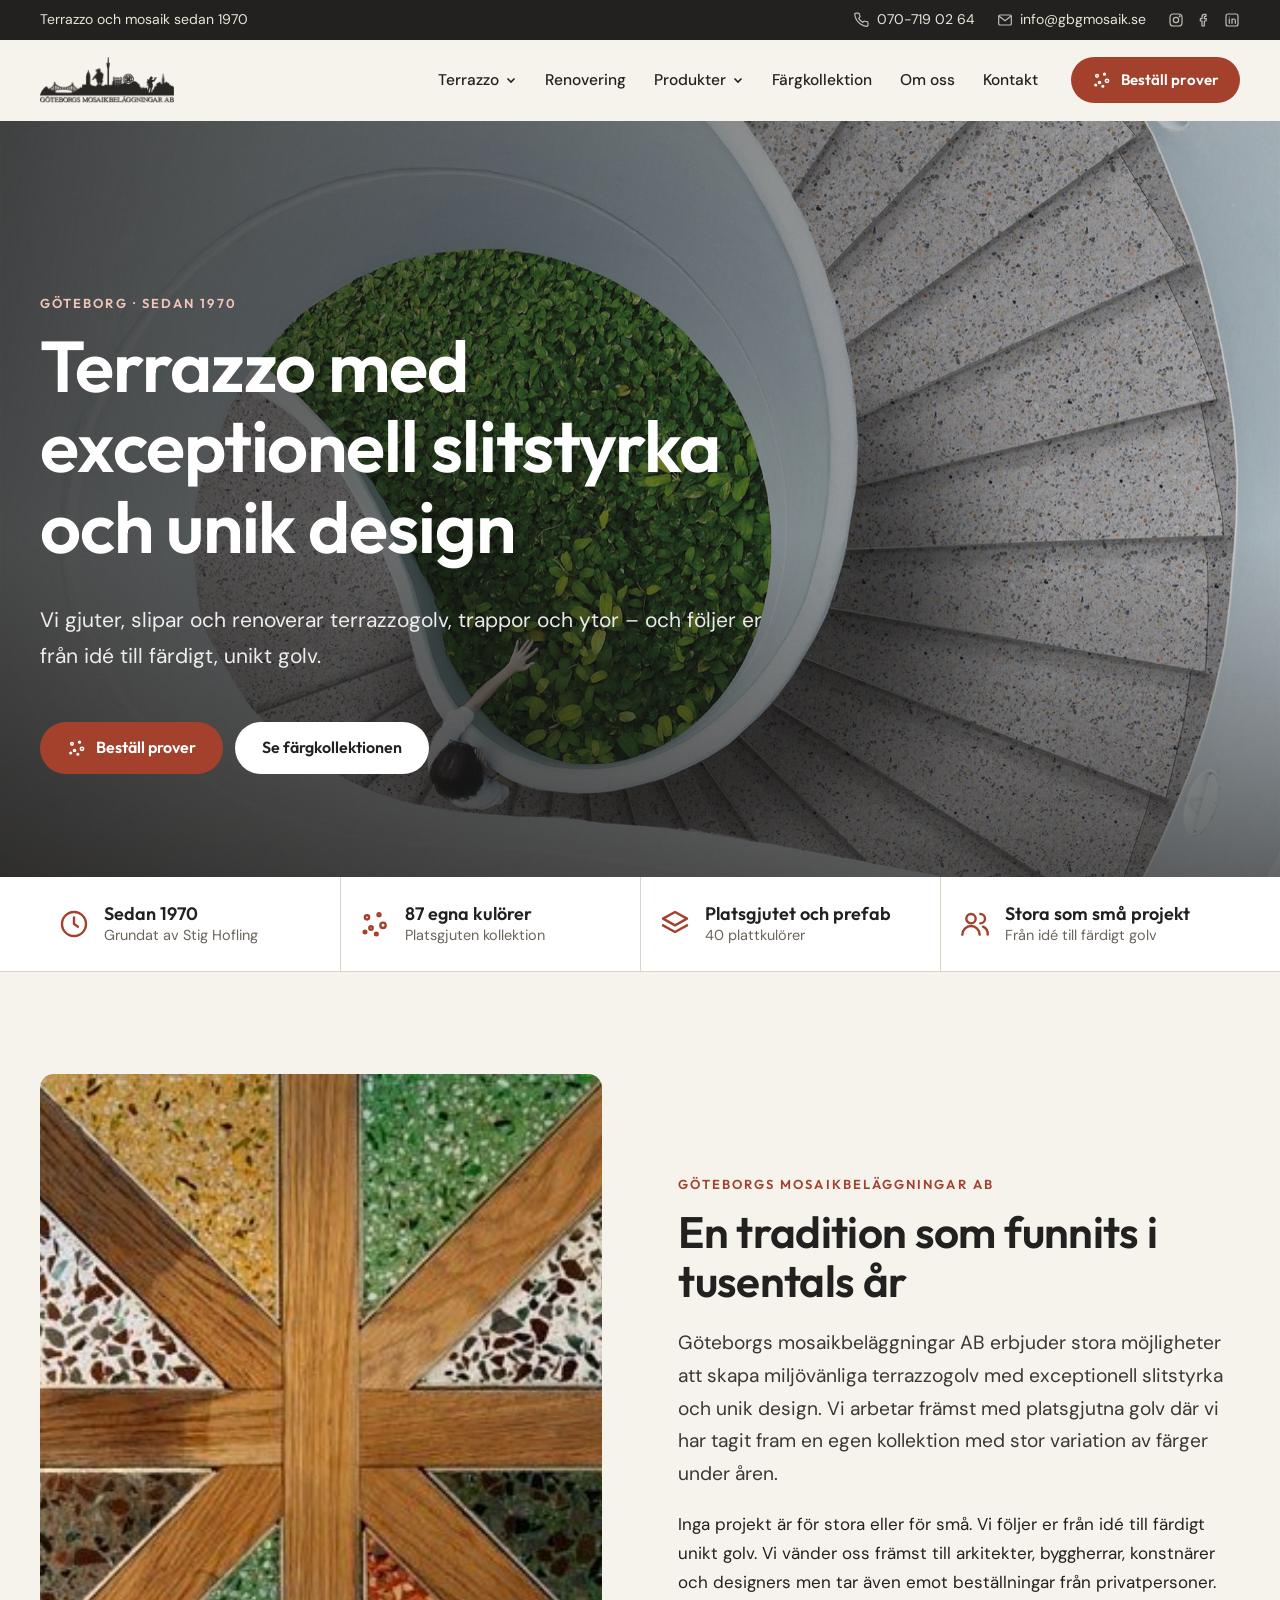
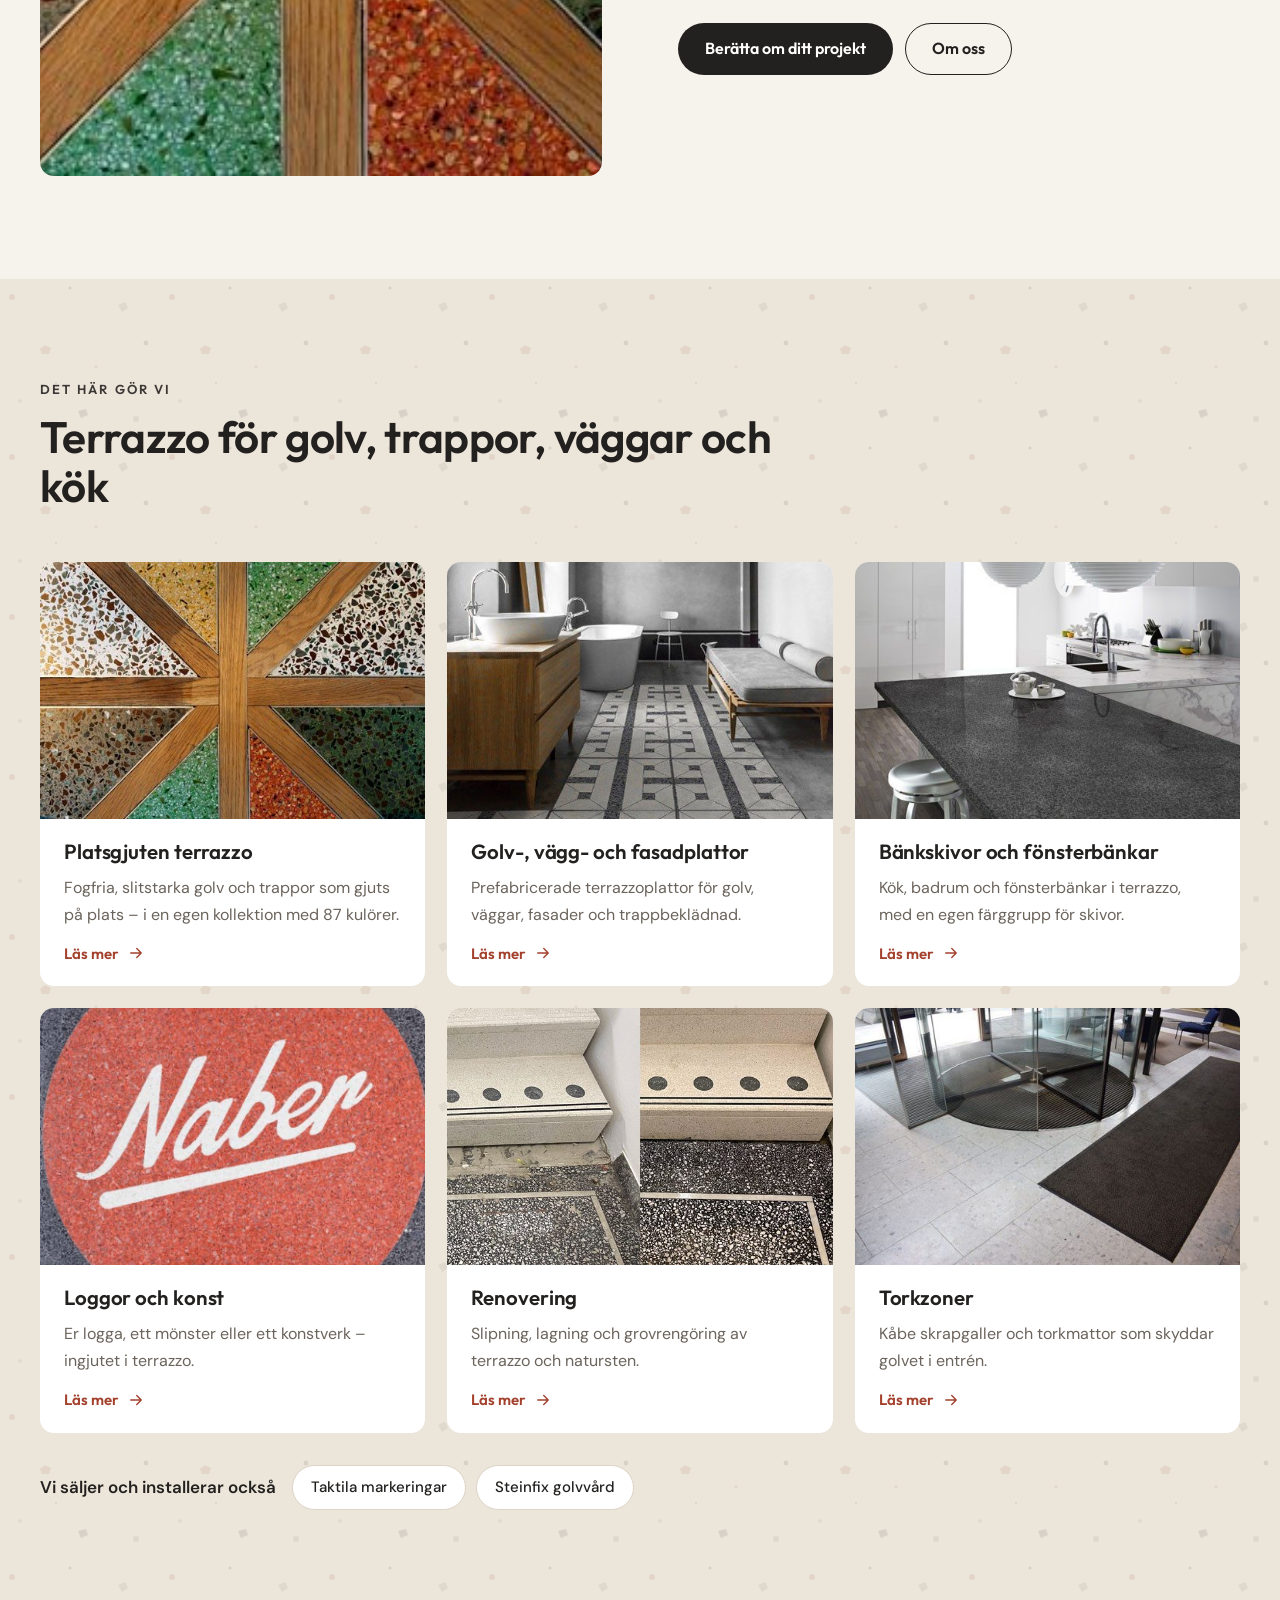
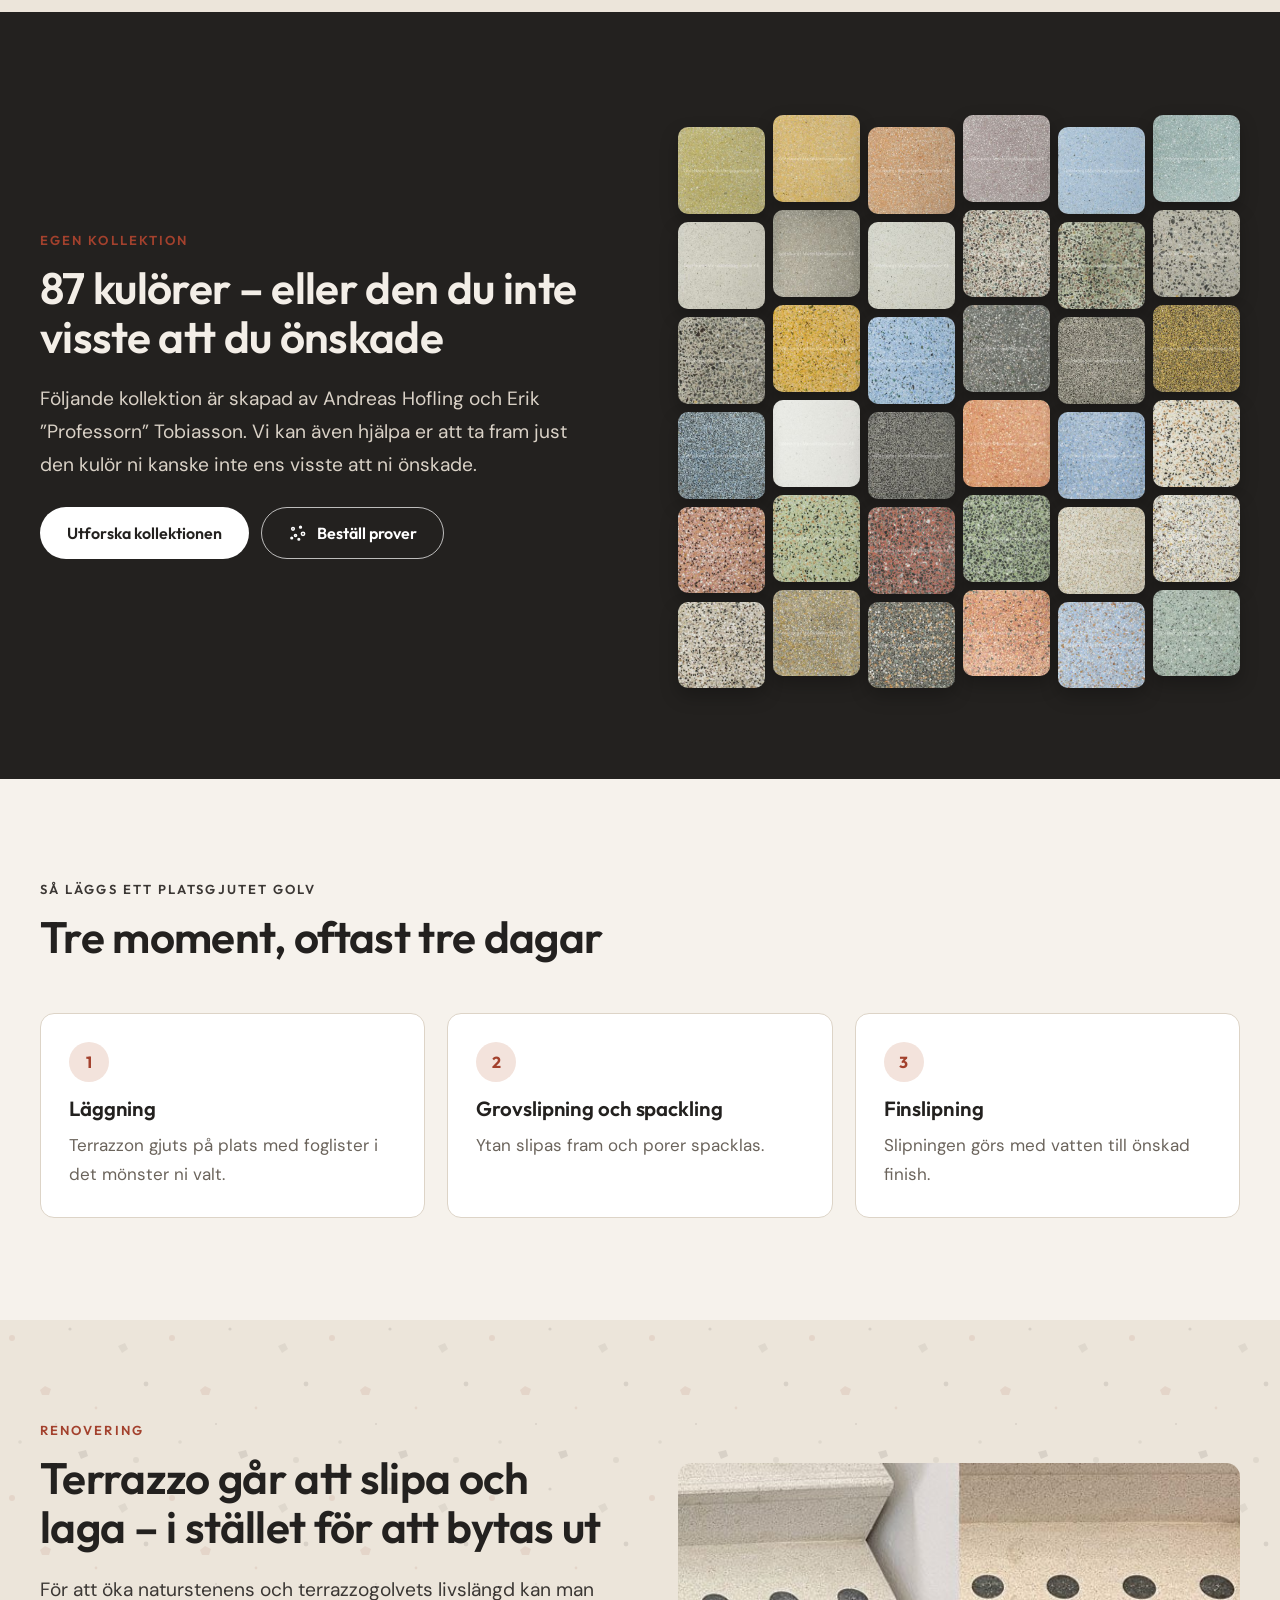
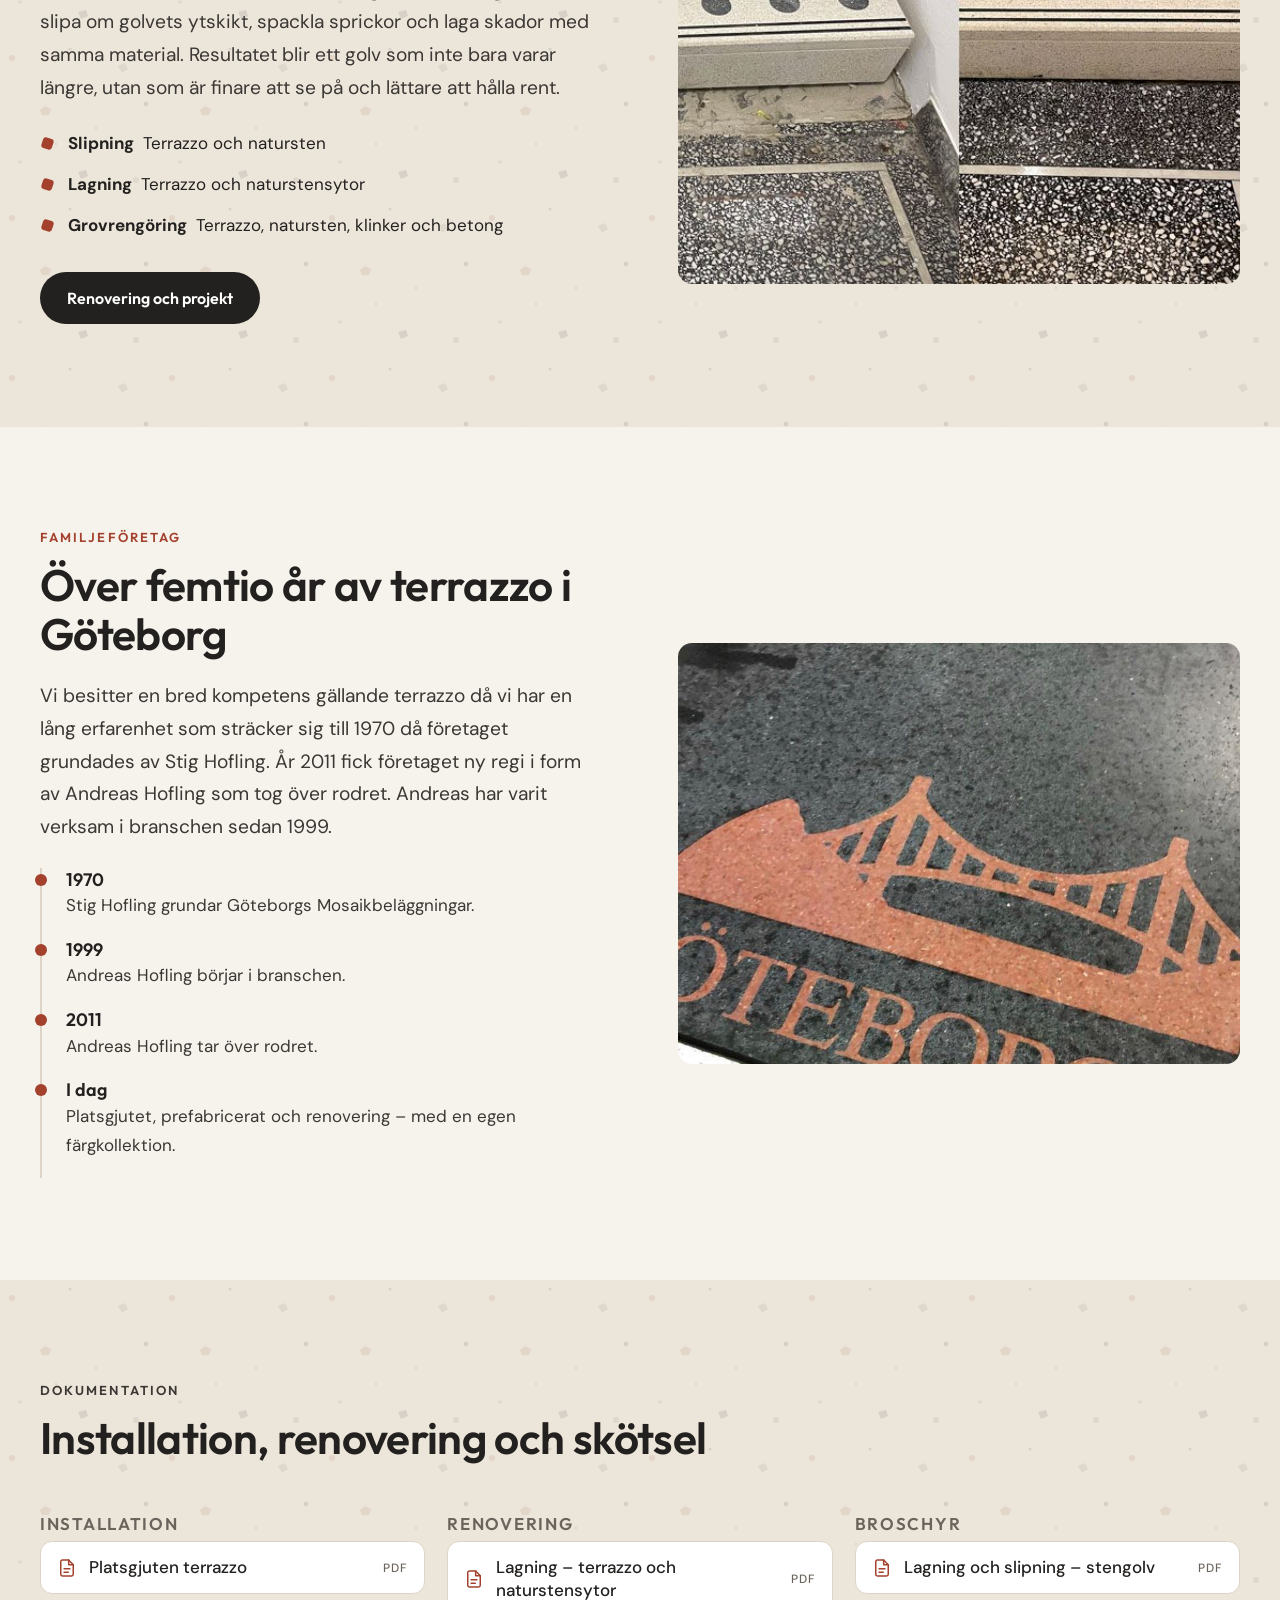
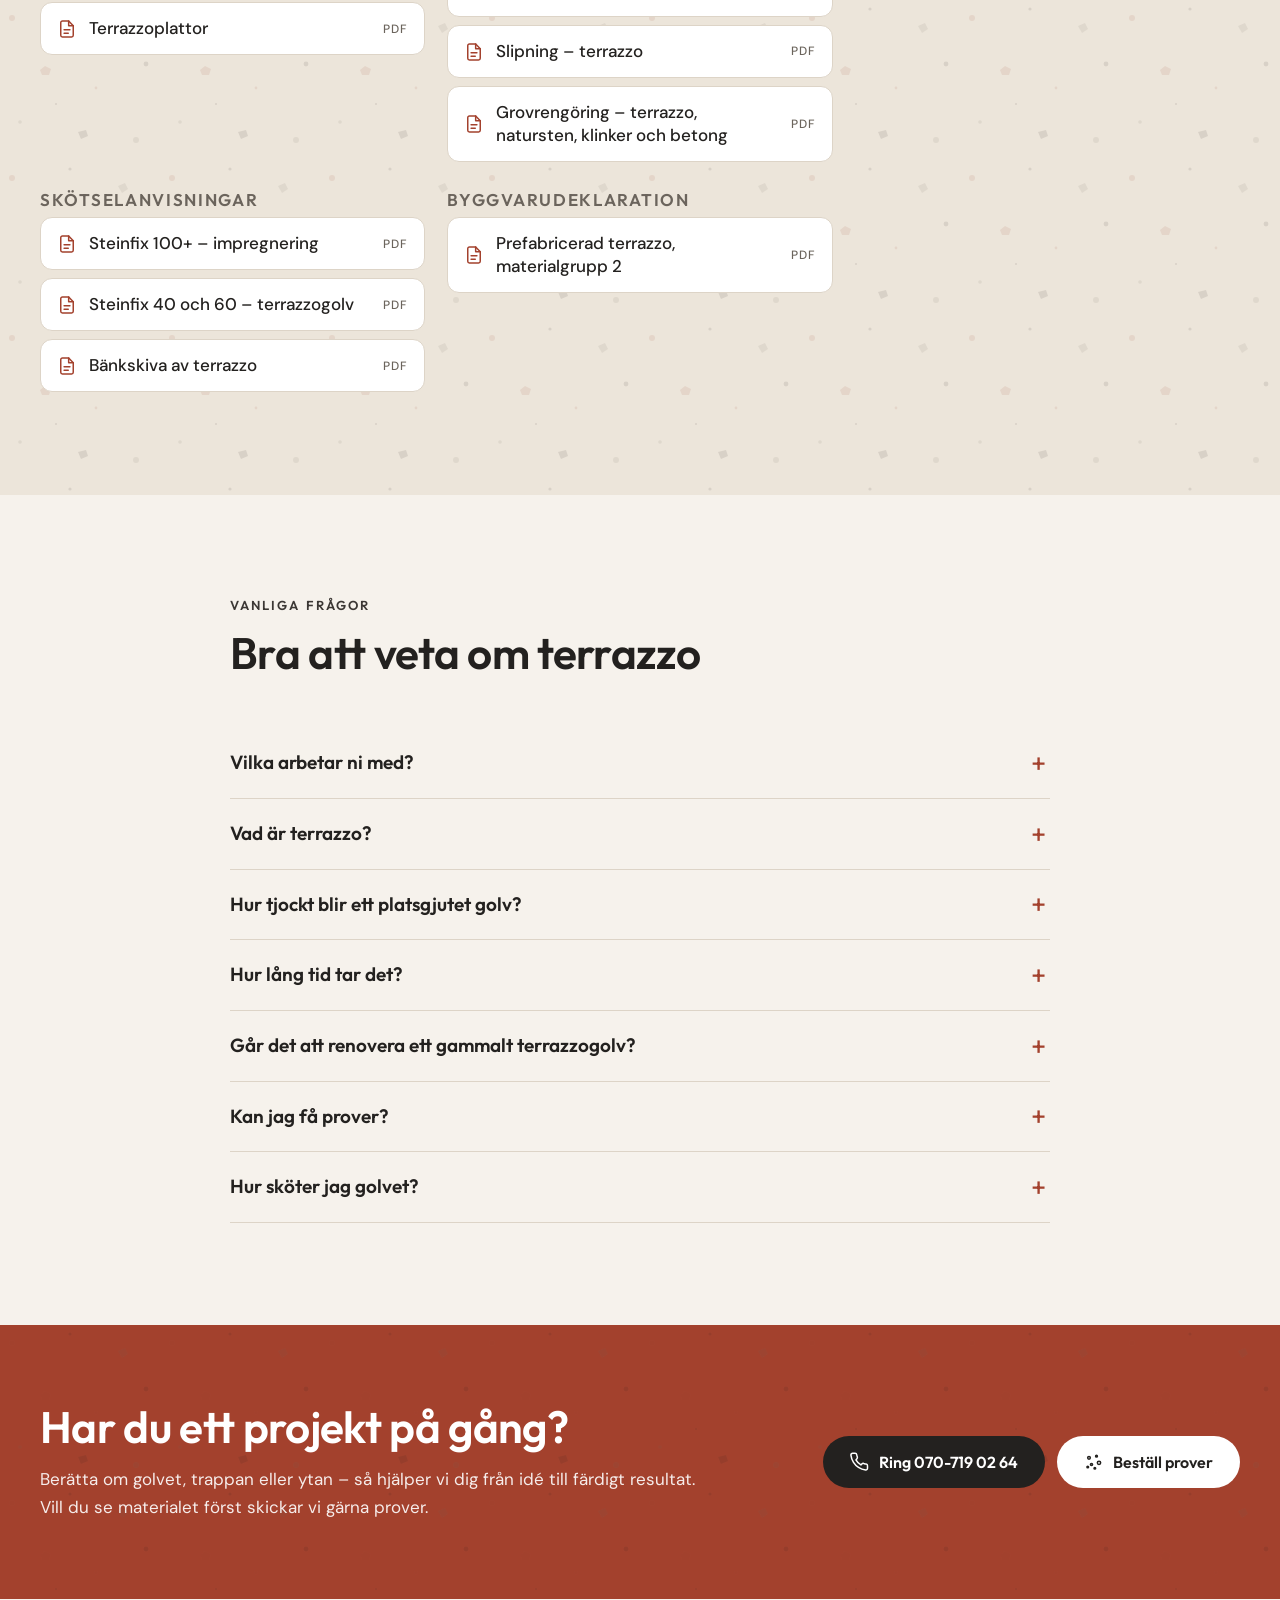
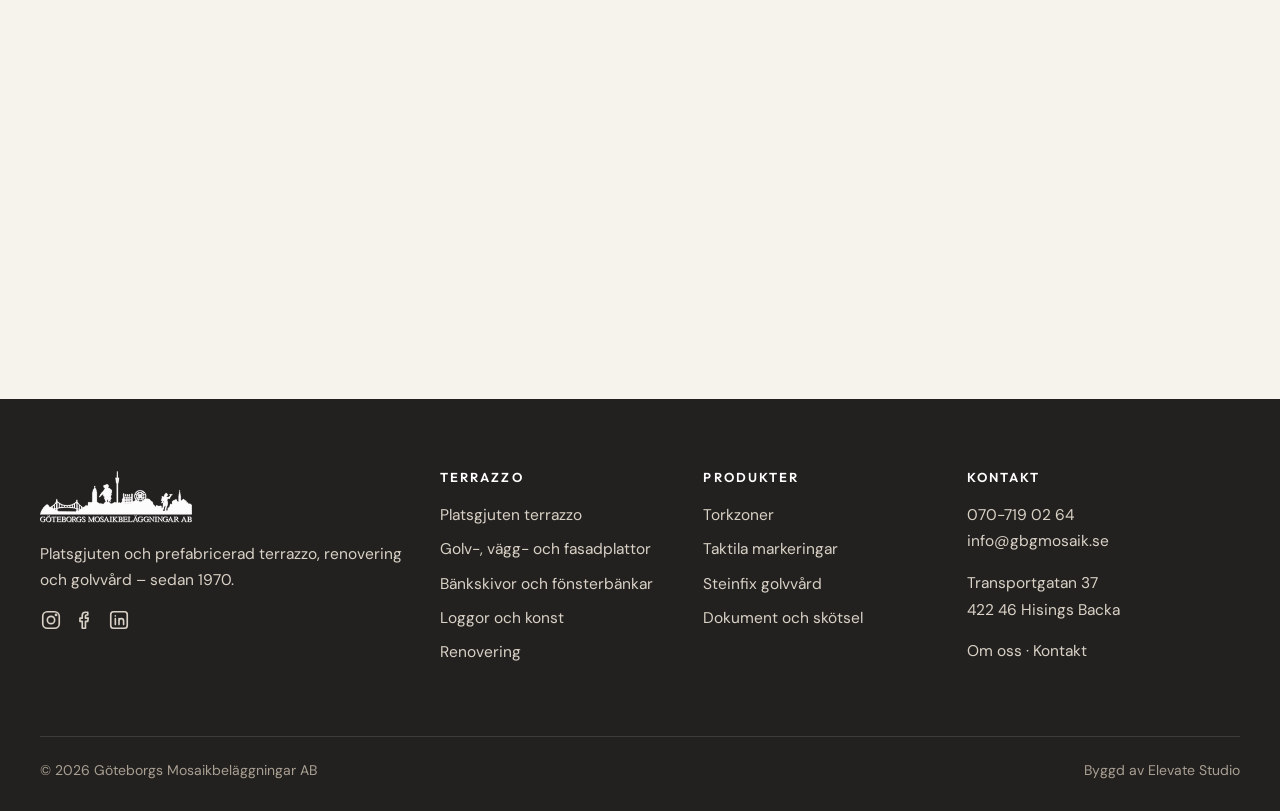
==== commit 8853298b: "Ta bort verksamhetsraden i startsidans hero Co-Authored-By: Claude Opus 5.5 <noreply@anthropic.com> " ====
--- a/docs/index.html
+++ b/docs/index.html
@@ -51,7 +51,6 @@
     <p class="hero-lead">Vi gjuter, slipar och renoverar terrazzogolv, trappor och ytor – och följer er från idé till färdigt, unikt golv.</p>
     <div class="btns"><a class="btn btn-accent" href="kontakt.html?typ=Best%C3%A4ll%20prover#offert"><svg class="ic" viewBox="0 0 24 24" fill="none" stroke="currentColor" stroke-width="1.8" stroke-linecap="round" stroke-linejoin="round" aria-hidden="true"><circle cx="6" cy="7" r="1.6"/><circle cx="15" cy="5" r="1.1"/><circle cx="18" cy="13" r="2"/><circle cx="9" cy="15" r="1.3"/><circle cx="13" cy="19.5" r="1"/><circle cx="4.5" cy="18" r="1"/></svg><span>Beställ prover</span></a><a class="btn btn-light" href="platsgjuten-terrazzo.html#kollektion">Se färgkollektionen</a></div>
   </div>
-  <ul class="areas wrap"><li><a href="platsgjuten-terrazzo.html"><b>Platsgjuten terrazzo</b><svg class="ic" viewBox="0 0 24 24" fill="none" stroke="currentColor" stroke-width="1.8" stroke-linecap="round" stroke-linejoin="round" aria-hidden="true"><path d="M5 12h14M13 6l6 6-6 6"/></svg></a></li><li><a href="terrazzoplattor.html"><b>Plattor och fasad</b><svg class="ic" viewBox="0 0 24 24" fill="none" stroke="currentColor" stroke-width="1.8" stroke-linecap="round" stroke-linejoin="round" aria-hidden="true"><path d="M5 12h14M13 6l6 6-6 6"/></svg></a></li><li><a href="renovering.html"><b>Renovering</b><svg class="ic" viewBox="0 0 24 24" fill="none" stroke="currentColor" stroke-width="1.8" stroke-linecap="round" stroke-linejoin="round" aria-hidden="true"><path d="M5 12h14M13 6l6 6-6 6"/></svg></a></li><li><a href="torkzoner.html"><b>Torkzoner och taktila</b><svg class="ic" viewBox="0 0 24 24" fill="none" stroke="currentColor" stroke-width="1.8" stroke-linecap="round" stroke-linejoin="round" aria-hidden="true"><path d="M5 12h14M13 6l6 6-6 6"/></svg></a></li></ul>
 </section>
 
 <section class="trust" aria-label="I korthet"><ul class="wrap trust-in"><li><svg class="ic" viewBox="0 0 24 24" fill="none" stroke="currentColor" stroke-width="1.8" stroke-linecap="round" stroke-linejoin="round" aria-hidden="true"><circle cx="12" cy="12" r="9"/><path d="M12 7v5l3 2"/></svg><div><b>Sedan 1970</b><span>Grundat av Stig Hofling</span></div></li><li><svg class="ic" viewBox="0 0 24 24" fill="none" stroke="currentColor" stroke-width="1.8" stroke-linecap="round" stroke-linejoin="round" aria-hidden="true"><circle cx="6" cy="7" r="1.6"/><circle cx="15" cy="5" r="1.1"/><circle cx="18" cy="13" r="2"/><circle cx="9" cy="15" r="1.3"/><circle cx="13" cy="19.5" r="1"/><circle cx="4.5" cy="18" r="1"/></svg><div><b>87 egna kulörer</b><span>Platsgjuten kollektion</span></div></li><li><svg class="ic" viewBox="0 0 24 24" fill="none" stroke="currentColor" stroke-width="1.8" stroke-linecap="round" stroke-linejoin="round" aria-hidden="true"><path d="m12 3 9 5-9 5-9-5z"/><path d="m3 13 9 5 9-5"/></svg><div><b>Platsgjutet och prefab</b><span>40 plattkulörer</span></div></li><li><svg class="ic" viewBox="0 0 24 24" fill="none" stroke="currentColor" stroke-width="1.8" stroke-linecap="round" stroke-linejoin="round" aria-hidden="true"><circle cx="9" cy="8" r="3.5"/><path d="M2.5 20a6.5 6.5 0 0 1 13 0M16 4.5a3.5 3.5 0 0 1 0 7M18 14a6 6 0 0 1 3.5 6"/></svg><div><b>Stora som små projekt</b><span>Från idé till färdigt golv</span></div></li></ul></section>
--- a/docs/assets/site.css
+++ b/docs/assets/site.css
@@ -122,7 +122,7 @@
 .slides .slide.on img { animation: kb 9s linear both; }
 @keyframes kb { from { transform: scale(1.06); } to { transform: scale(1); } }
 .hero-in { position: relative; padding-top: clamp(80px, 13vw, 170px); padding-bottom: clamp(56px, 8vw, 96px); }
-.hero-home .hero-in { min-height: min(84vh, 820px); display: flex; flex-direction: column; justify-content: center; padding-bottom: 150px; }
+.hero-home .hero-in { min-height: min(84vh, 820px); display: flex; flex-direction: column; justify-content: center; }
 .hero h1 { max-width: 15ch; }
 .hero-sub h1 { max-width: 20ch; font-size: clamp(36px, 5vw, 62px); }
 .hero-lead { font-size: clamp(18px, 1.7vw, 21px); max-width: 52ch; color: rgba(255,255,255,.9); }
@@ -131,11 +131,6 @@
 .crumbs a { text-decoration: none; }
 .crumbs a:hover { text-decoration: underline; }
 .page-top .crumbs { color: var(--muted); }
-.areas { position: absolute; left: 0; right: 0; bottom: 0; display: grid; grid-template-columns: repeat(4, 1fr); list-style: none; margin: 0 auto; padding-bottom: 0; }
-.areas a { display: flex; align-items: center; justify-content: space-between; gap: 12px; padding: 22px 22px; background: rgba(246,242,236,.1); border-top: 1px solid rgba(255,255,255,.28); border-right: 1px solid rgba(255,255,255,.14); text-decoration: none; backdrop-filter: blur(6px); -webkit-backdrop-filter: blur(6px); transition: background .2s; }
-.areas li:last-child a { border-right: 0; }
-.areas a:hover { background: rgba(163,65,45,.85); }
-.areas b { font: 600 17px/1.2 var(--display); }
 
 /* ---------- Förtroenderad ---------- */
 .trust { background: var(--white); border-bottom: 1px solid var(--line); }
@@ -356,9 +351,7 @@
   .cards, .steps, .svcs, .finishes, .uses { grid-template-columns: 1fr 1fr; }
   .project, .gallery.four { grid-template-columns: repeat(2, 1fr); }
   .prods { grid-template-columns: 1fr; }
-  .areas { position: static; grid-template-columns: 1fr 1fr; padding: 0; }
-  .areas a { border-right: 1px solid rgba(255,255,255,.14); }
-  .hero-home .hero-in { min-height: 0; padding-bottom: 64px; }
+      .hero-home .hero-in { min-height: 0; }
   .trust-in { grid-template-columns: 1fr 1fr; }
   .trust li:nth-child(3) { border-left: 0; }
   .trust li:nth-child(n+3) { border-top: 1px solid var(--line); }
@@ -375,8 +368,7 @@
   .round { display: inline-flex; margin-left: auto; }
   .cards, .steps, .svcs, .finishes, .uses, .gallery, .form .row2 { grid-template-columns: 1fr; }
   .gallery.four, .gallery.mini, .project { grid-template-columns: 1fr 1fr; }
-  .areas { display: none; }
-  .trust li { padding: 18px 10px; gap: 10px; }
+    .trust li { padding: 18px 10px; gap: 10px; }
   .trust .ic { width: 26px; height: 26px; }
   .trust b { font-size: 16px; }
   .trust span { font-size: 13px; }
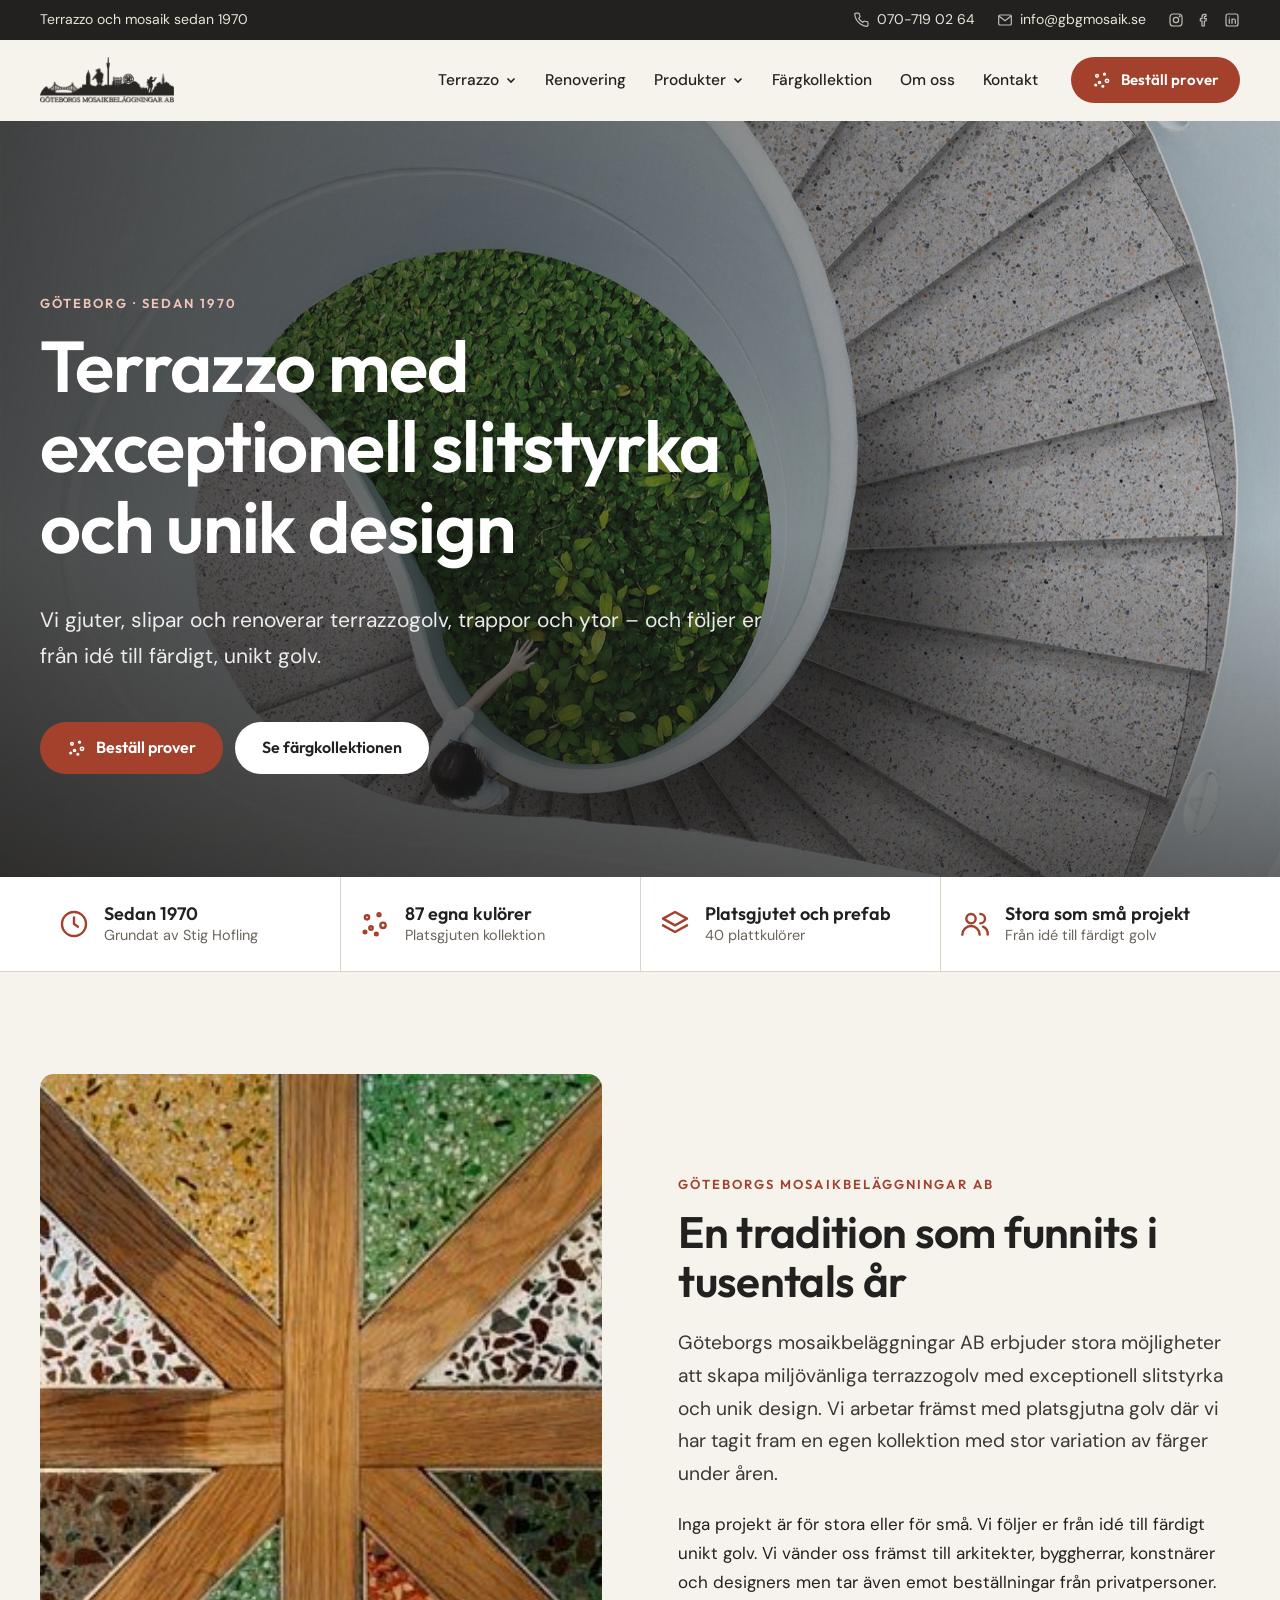
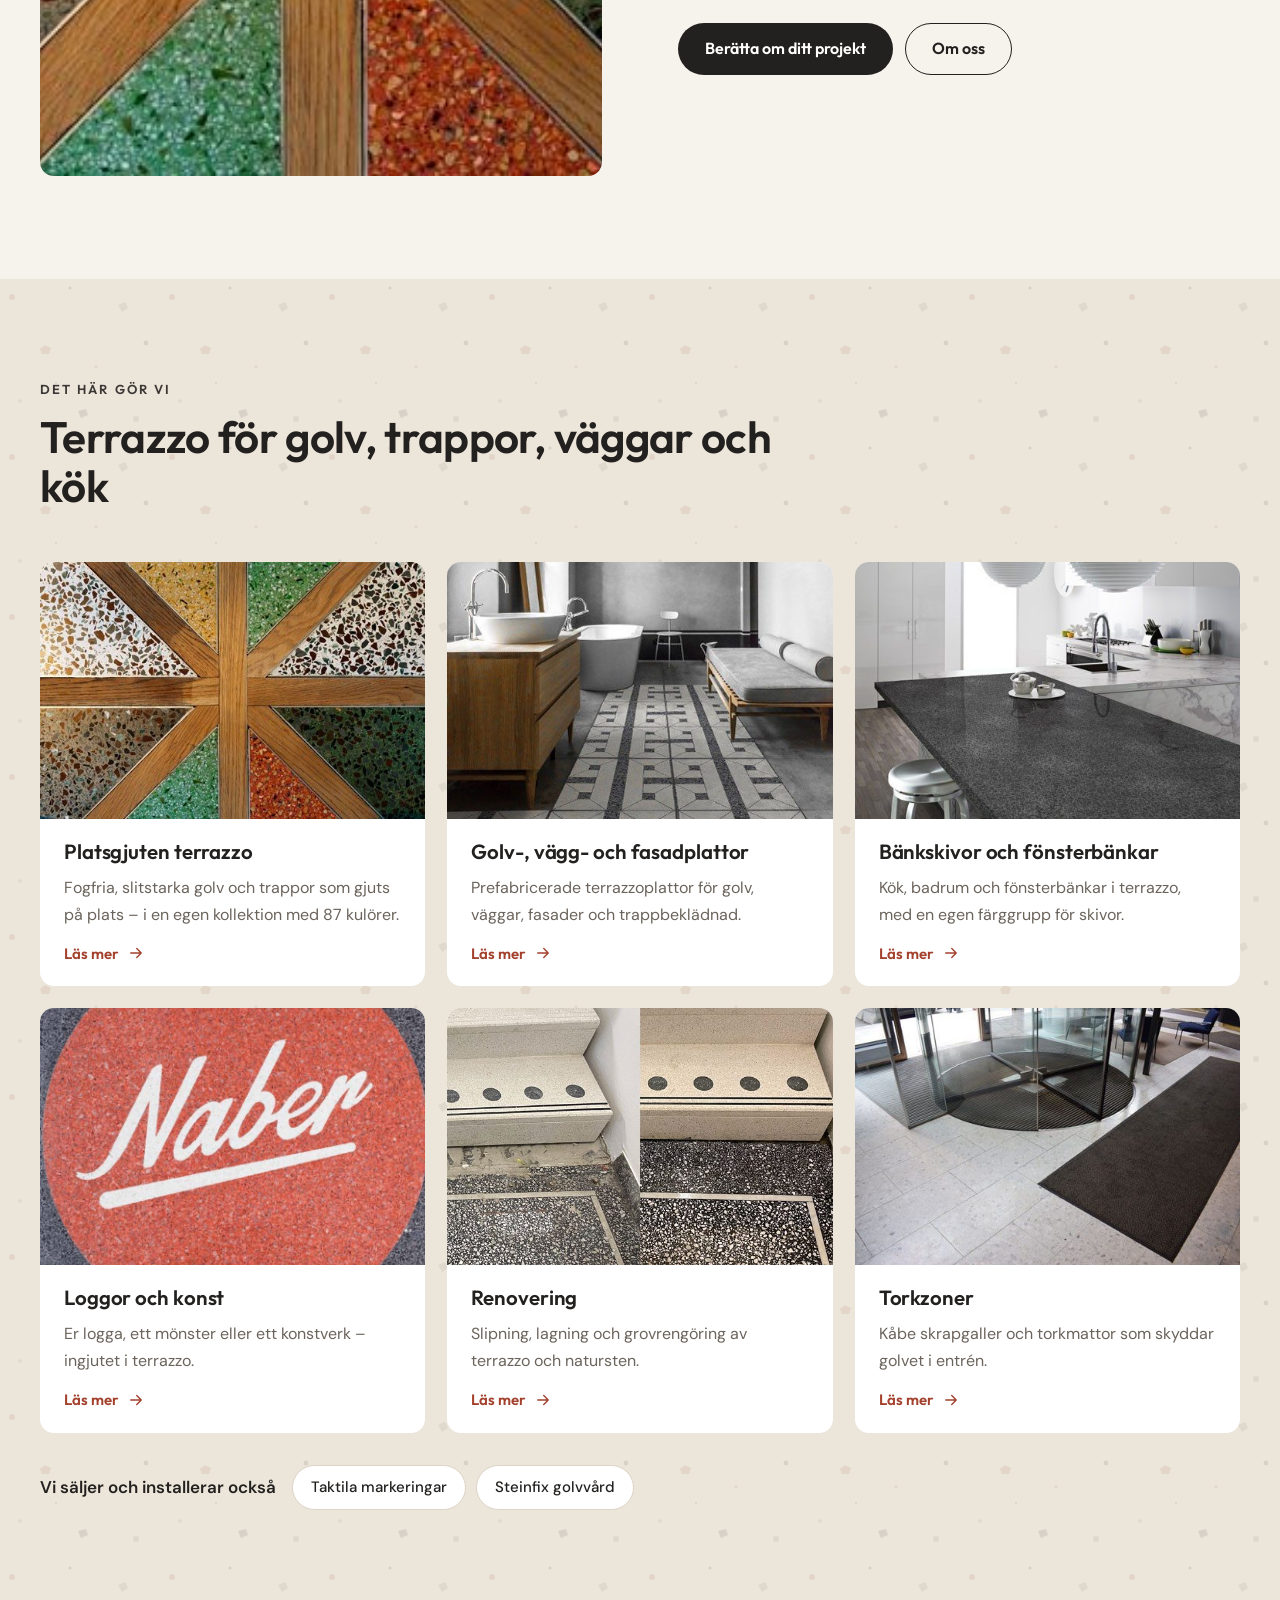
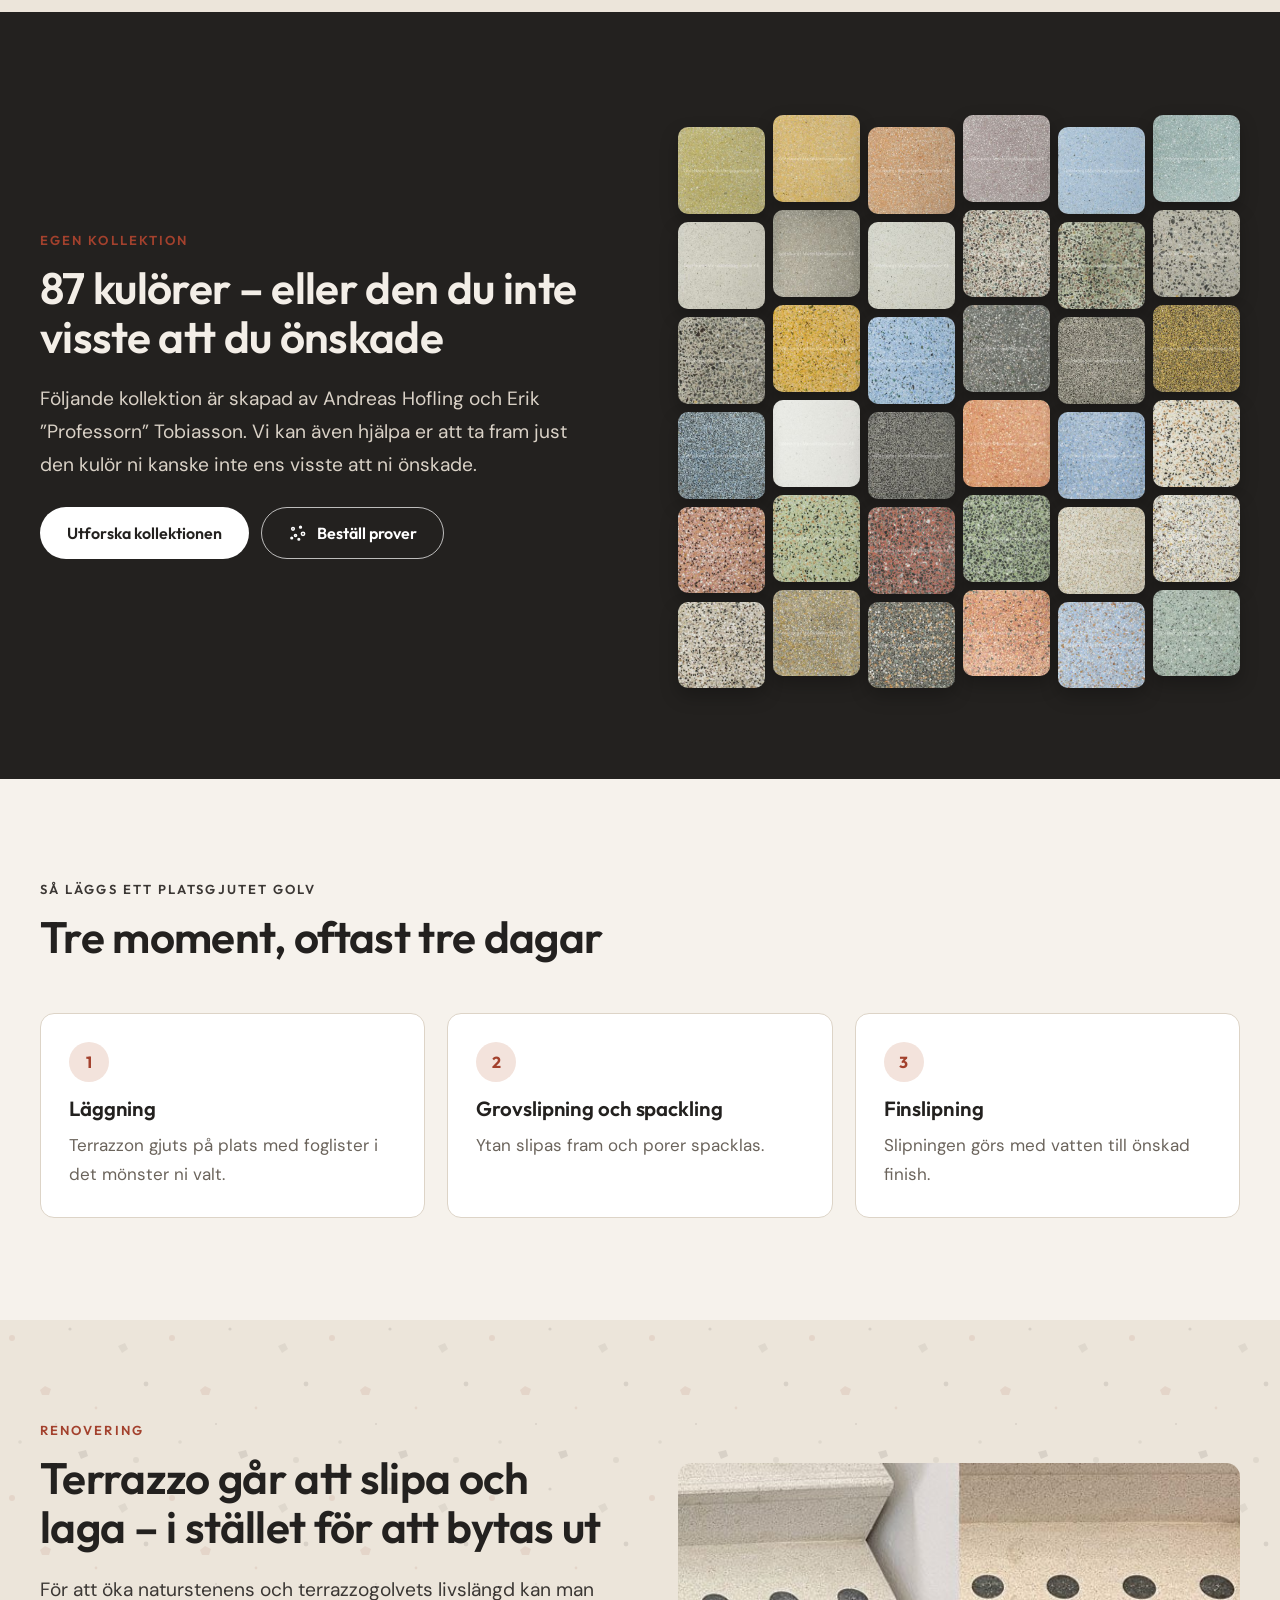
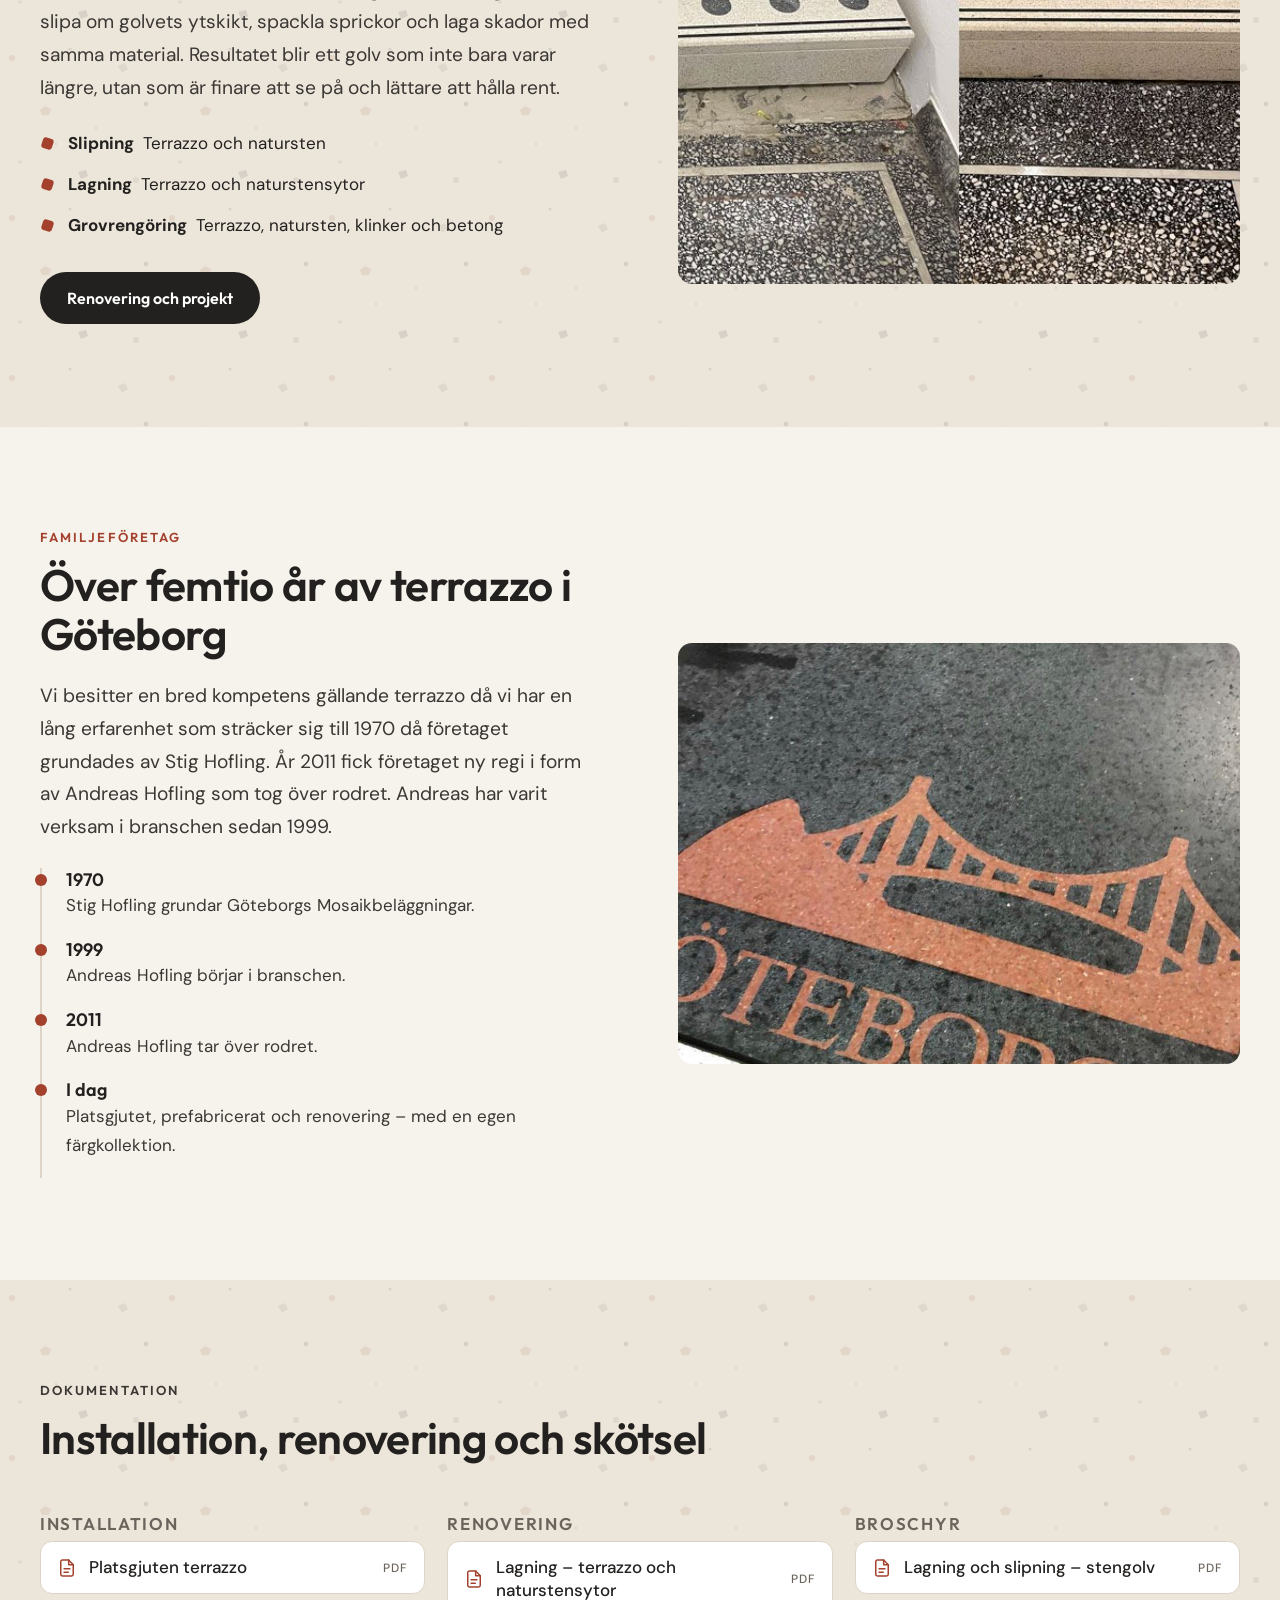
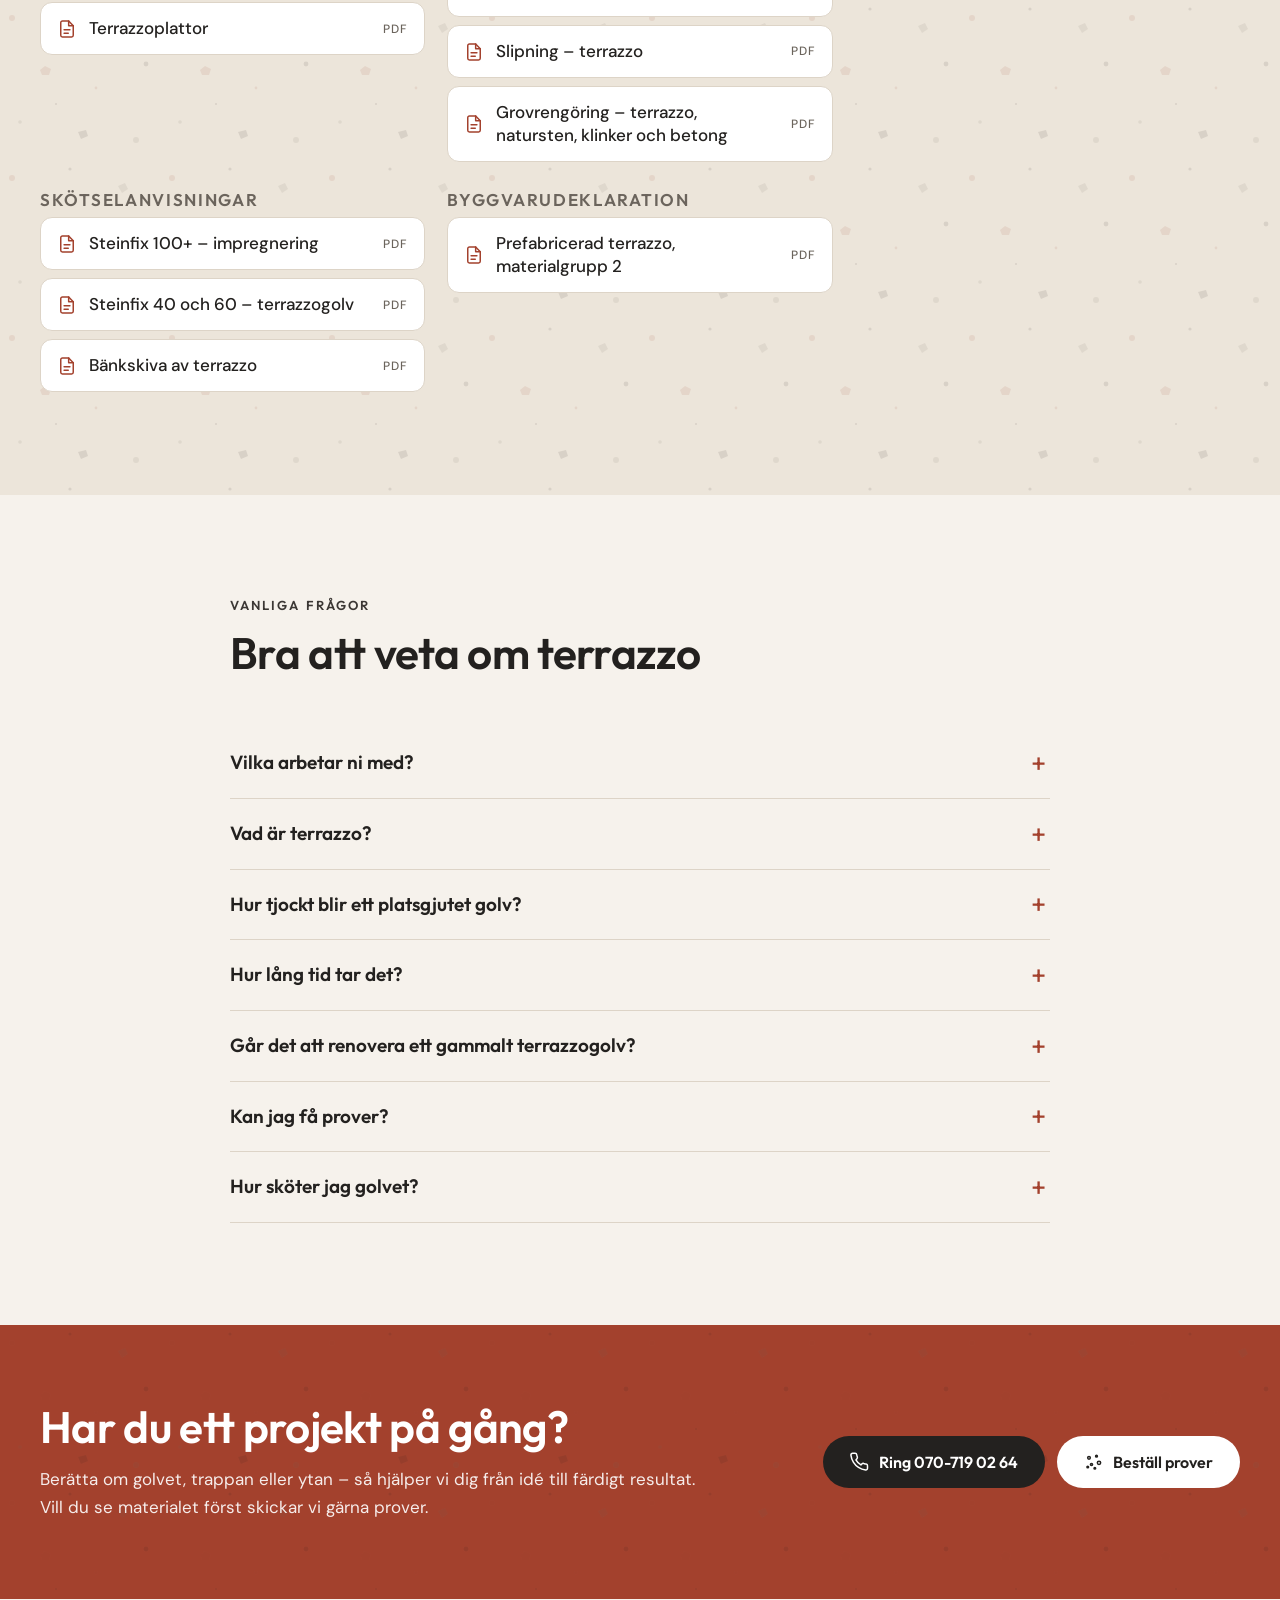
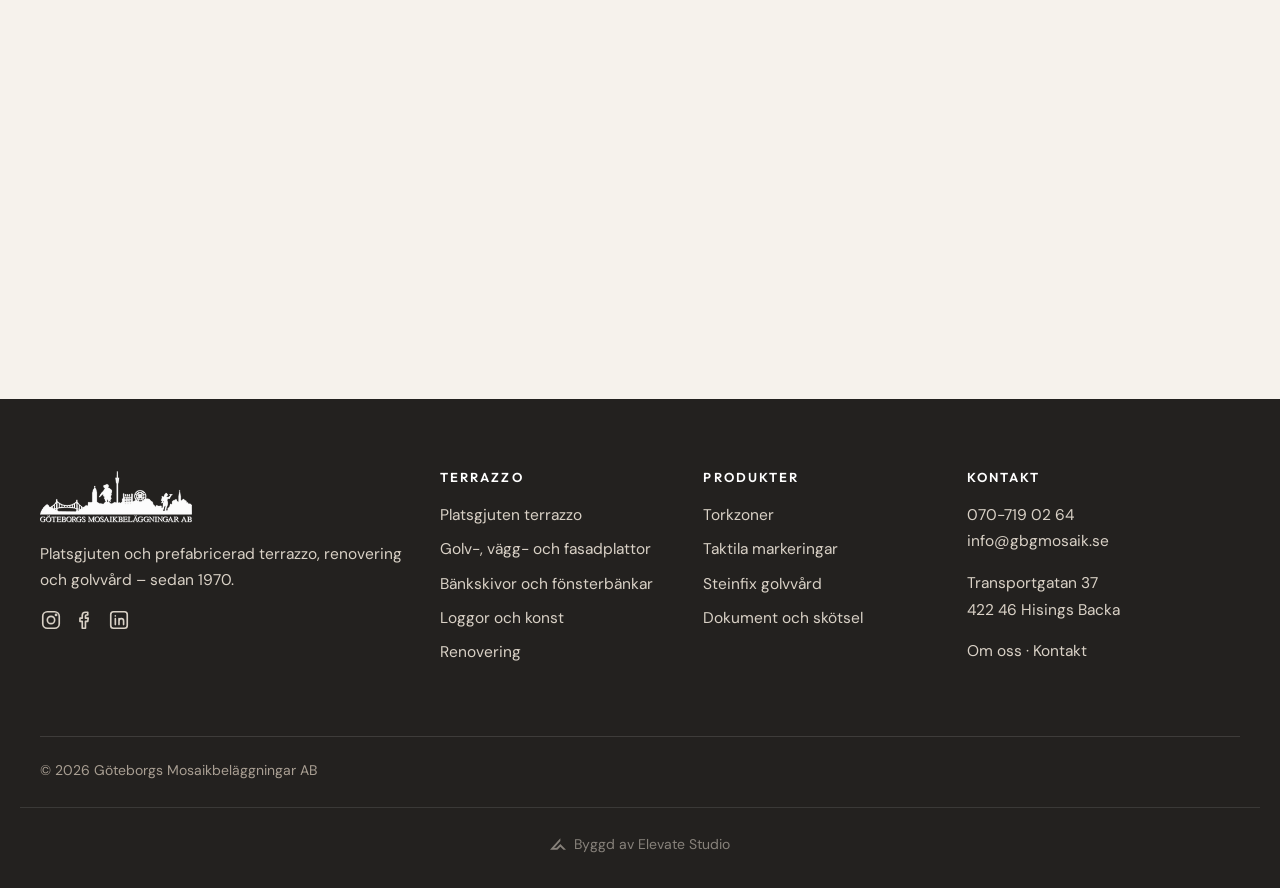
==== commit 8531106c: "Lägg till Elevate Studio-credit med logga under footern Co-Authored-By: Claude Fable 5.1 <noreply@an" ====
--- a/docs/index.html
+++ b/docs/index.html
@@ -164,9 +164,11 @@
     </div>
     <div class="foot-end">
       <span>© <span data-year>2026</span> Göteborgs Mosaikbeläggningar AB</span>
-      <a href="https://elevatestudio.nu" target="_blank" rel="noopener">Byggd av Elevate Studio</a>
     </div>
   </div>
+<!-- elevate-credit -->
+<style>.elevate-credit{max-width:1240px;margin:24px auto 0;padding:20px 16px 0;border-top:1px solid rgba(128,128,128,.25);display:flex;justify-content:center;box-sizing:border-box}.elevate-credit a{display:inline-flex;align-items:center;gap:8px;padding:8px 0;font:inherit;font-size:13px;line-height:1;color:inherit;opacity:.55;text-decoration:none;transition:opacity .2s}.elevate-credit a:hover,.elevate-credit a:focus-visible{opacity:1}.elevate-credit svg{width:16px;height:16px;flex:none;display:block}@media(min-width:1024px){.elevate-credit a{font-size:14px}}</style>
+<div class="elevate-credit"><a href="https://elevatestudio.nu" target="_blank" rel="noopener"><svg viewBox="0 0 1884.3 1353.9" aria-hidden="true"><path d="M0.0 1353.9 L1218.7 0.0 L1218.7 329.1 L479.7 1136.4 L786.7 1132.4 L1215.5 687.4 L1884.3 1349.9 L1590.1 1349.9 L1218.6 994.7 L865.4 1349.9Z" fill="currentColor"/></svg>Byggd av Elevate Studio</a></div>
 </footer>
 <dialog class="lb" id="lb" aria-label="Bildvisning">
   <figure><img id="lb-img" alt=""><figcaption><span id="lb-cap"></span><a class="btn btn-accent btn-sm" id="lb-order" href="kontakt.html" hidden><svg class="ic" viewBox="0 0 24 24" fill="none" stroke="currentColor" stroke-width="1.8" stroke-linecap="round" stroke-linejoin="round" aria-hidden="true"><circle cx="6" cy="7" r="1.6"/><circle cx="15" cy="5" r="1.1"/><circle cx="18" cy="13" r="2"/><circle cx="9" cy="15" r="1.3"/><circle cx="13" cy="19.5" r="1"/><circle cx="4.5" cy="18" r="1"/></svg><span>Beställ prov på kulören</span></a></figcaption></figure>
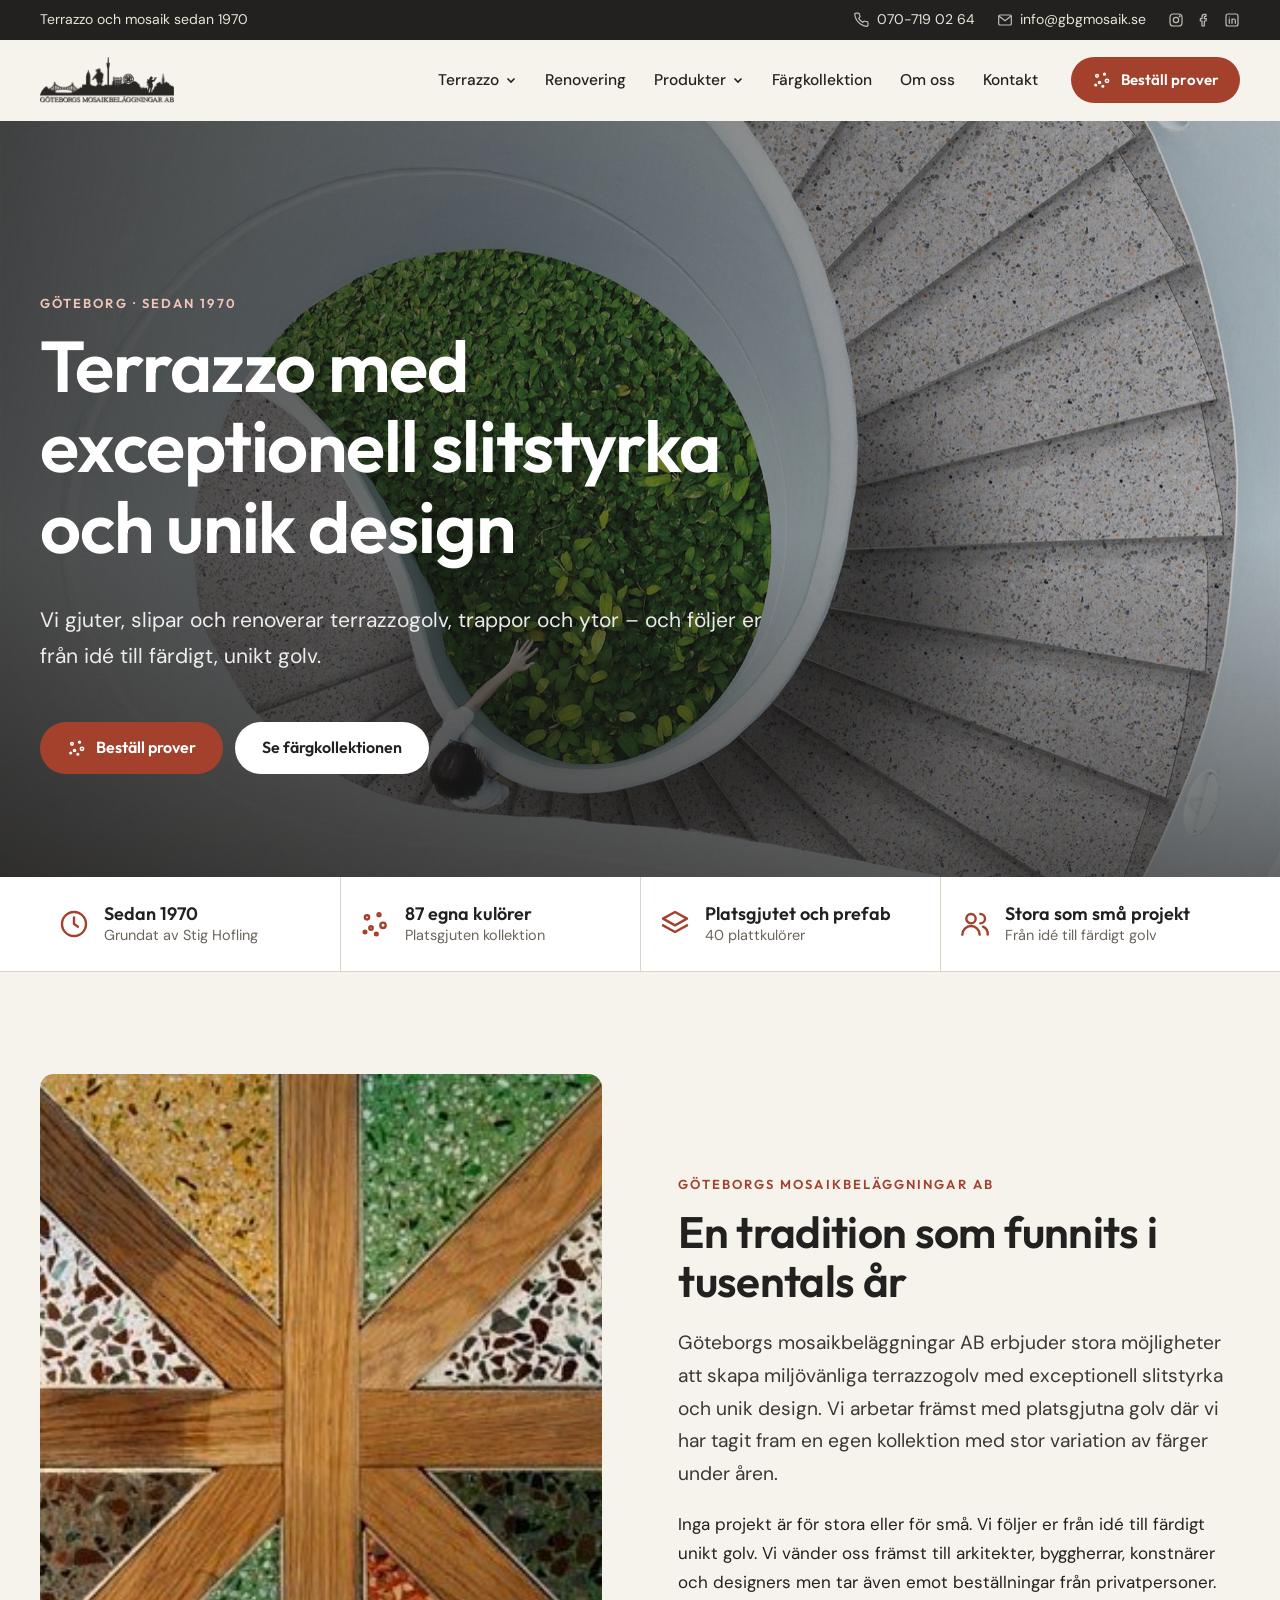
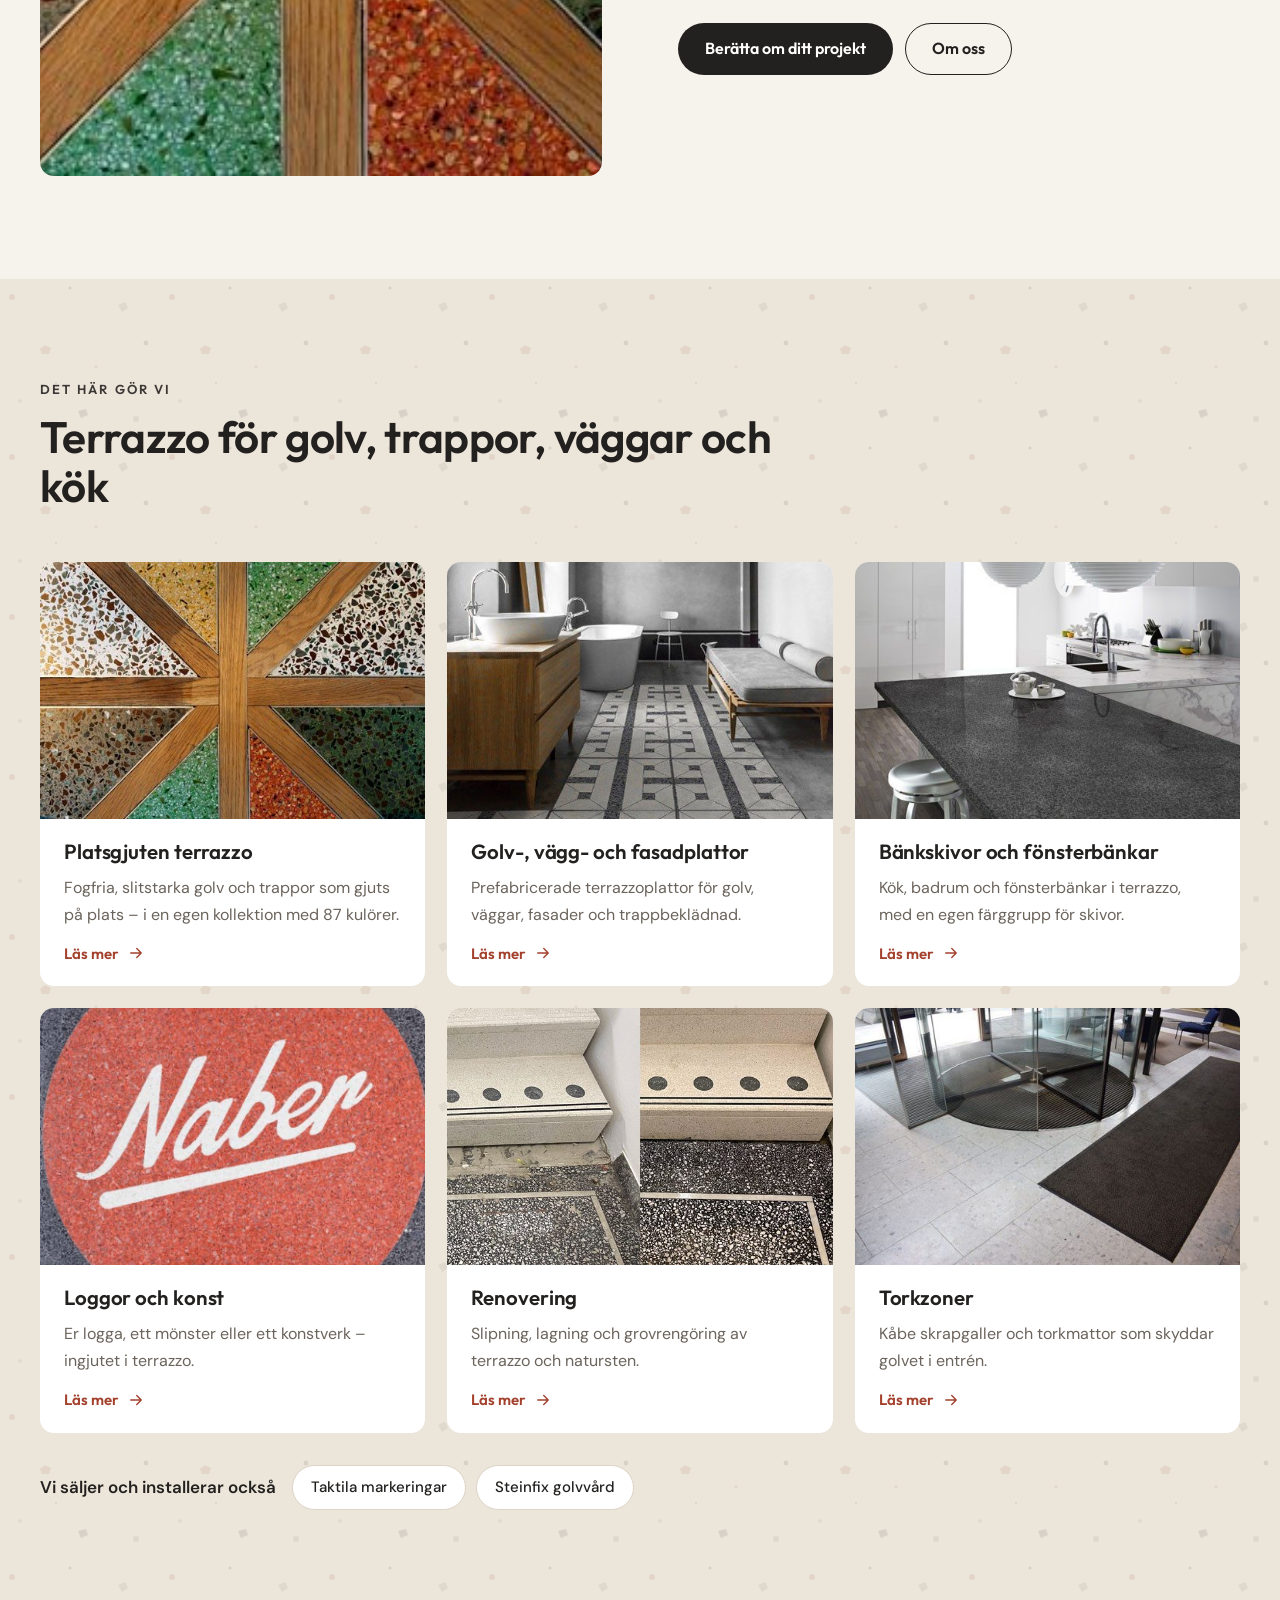
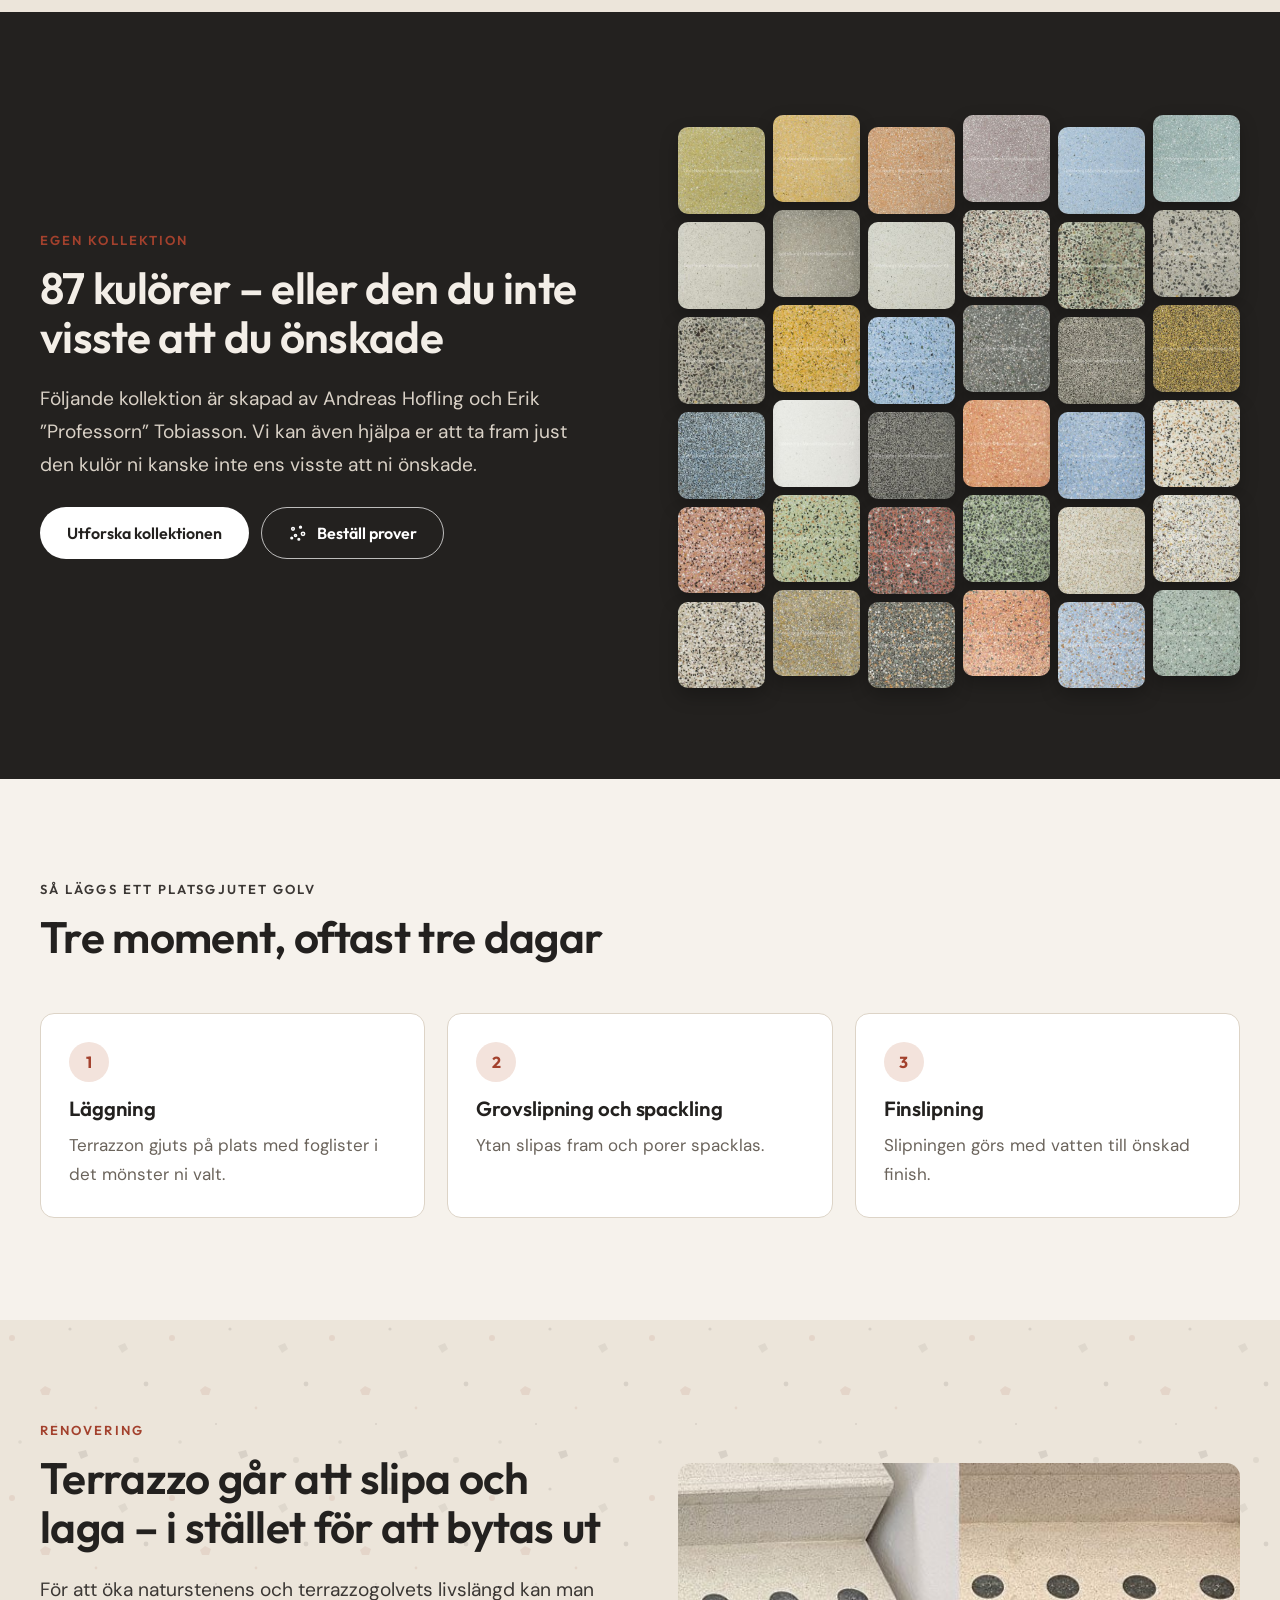
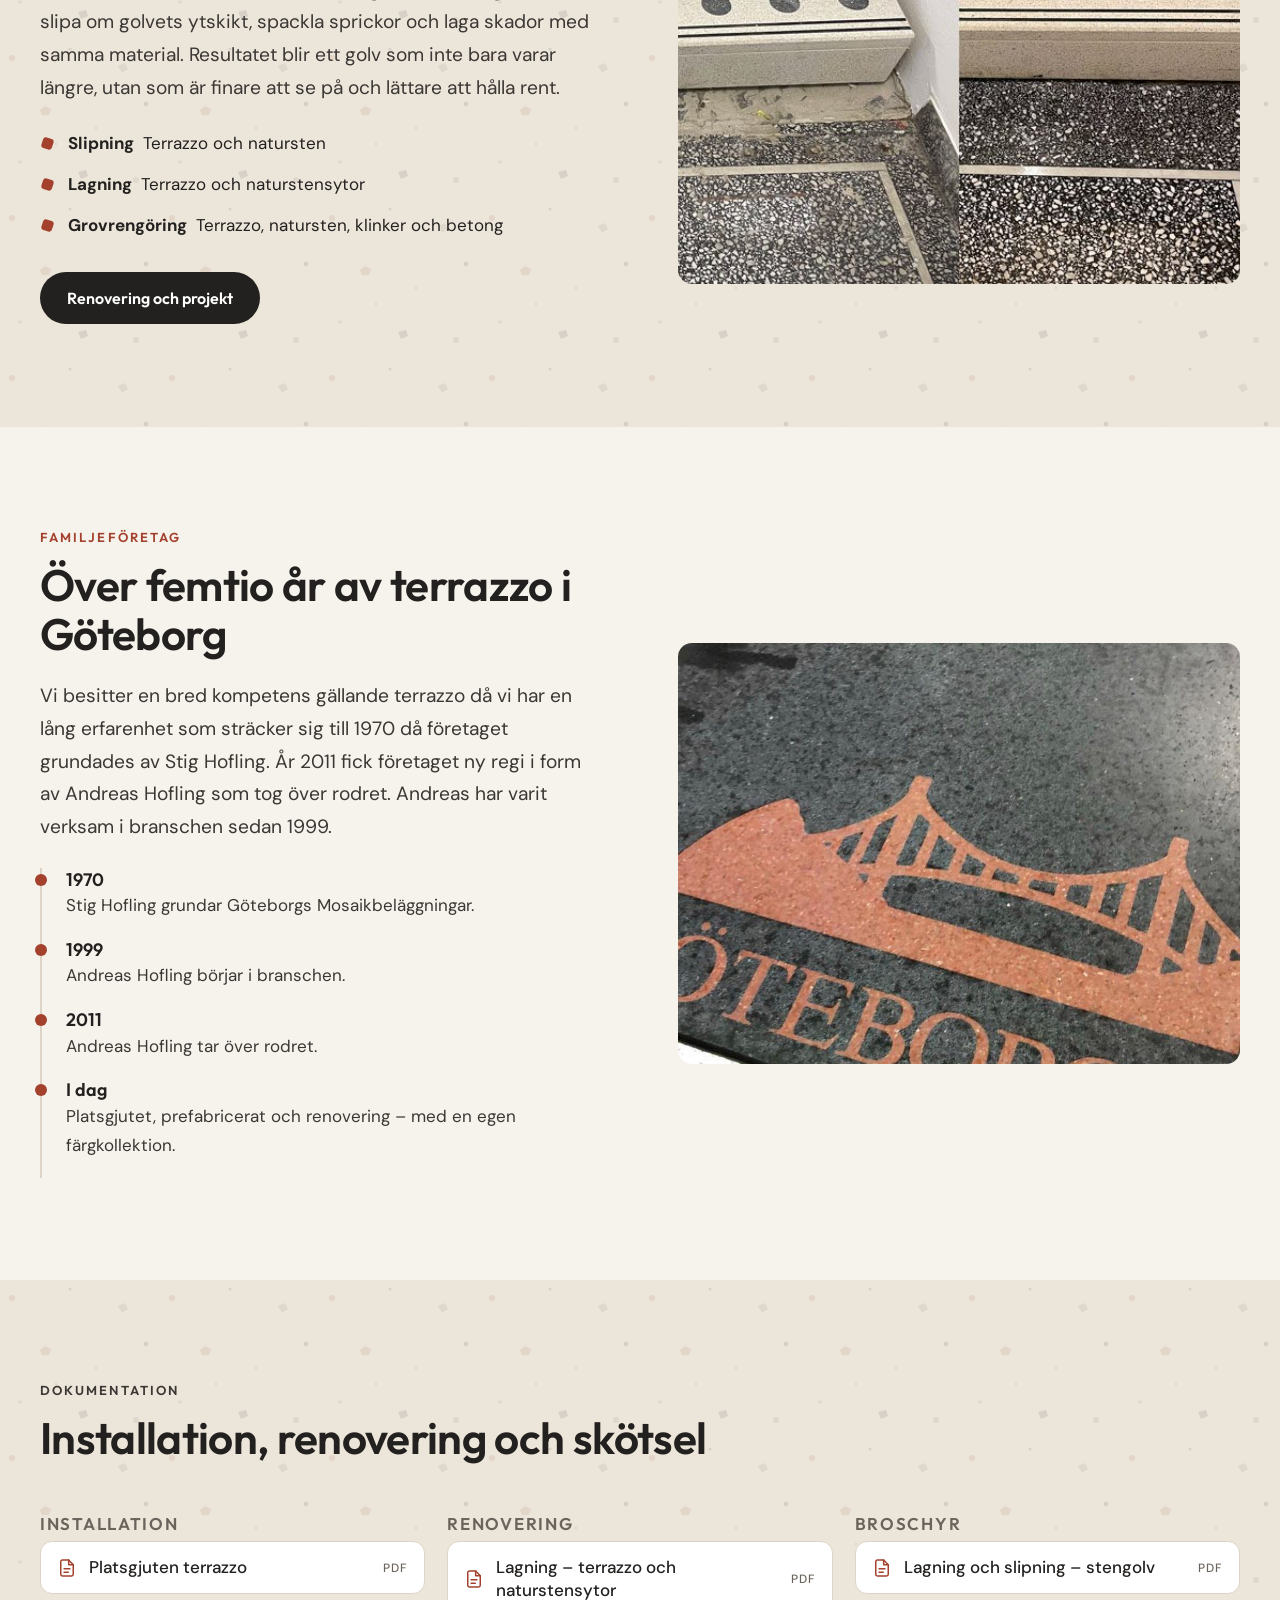
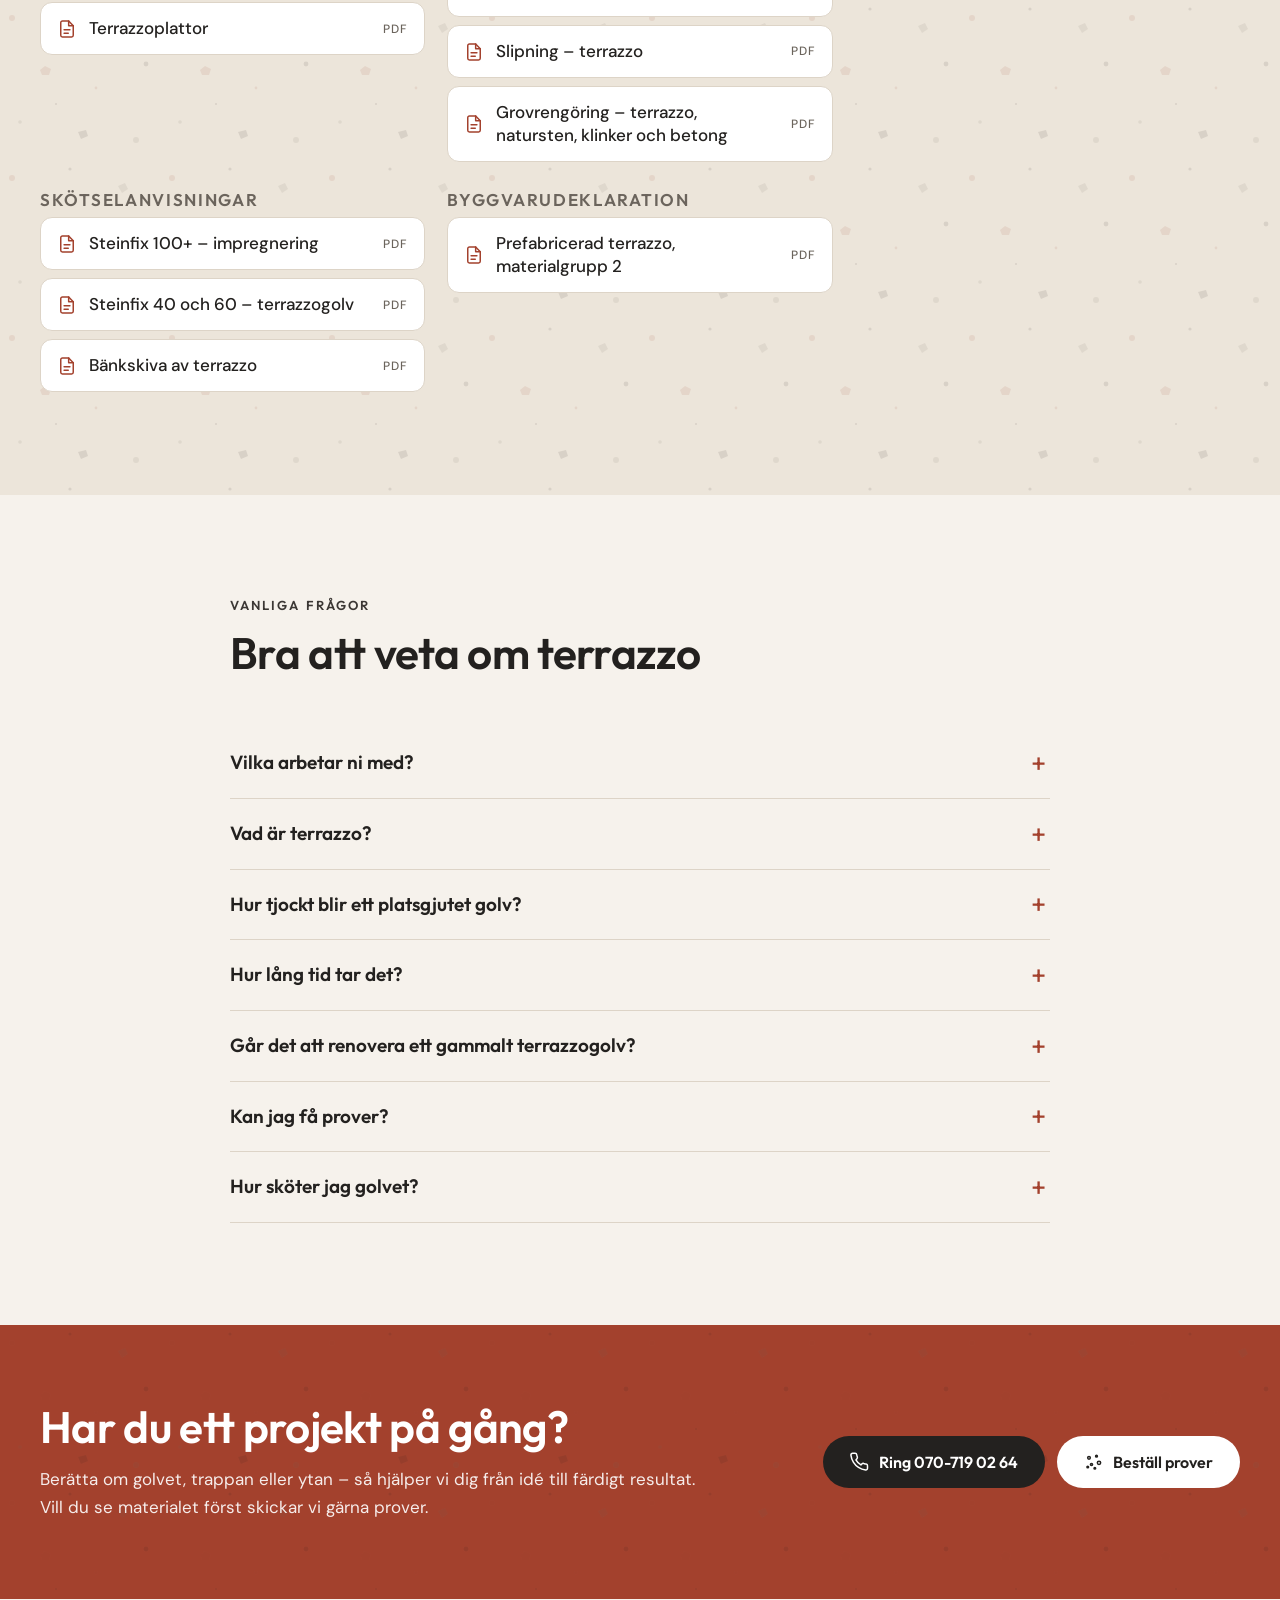
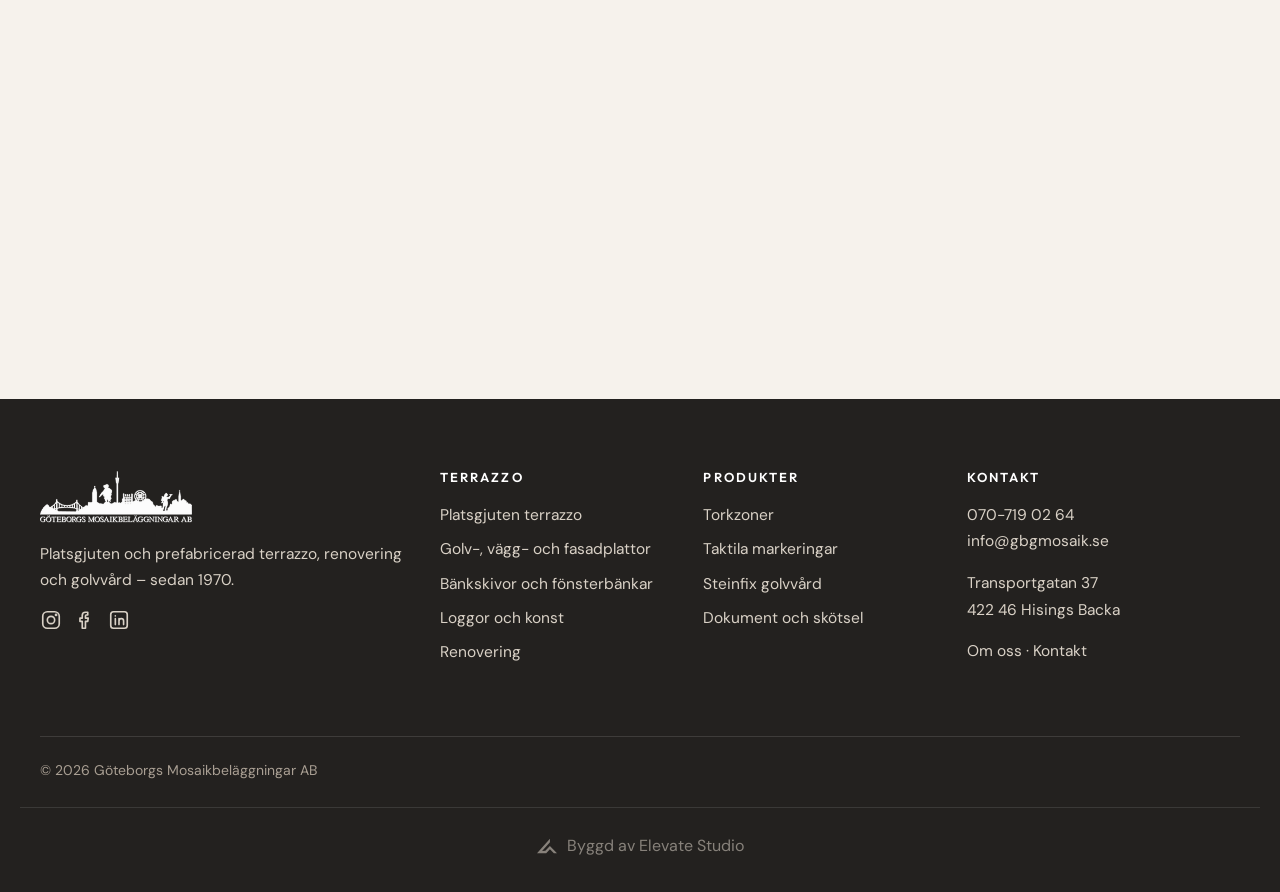
==== commit 42aec3bf: "Gör Elevate Studio-crediten något större (20 px märke, 15–16 px text) Co-Authored-By: Claude Fable 5" ====
--- a/docs/index.html
+++ b/docs/index.html
@@ -167,7 +167,7 @@
     </div>
   </div>
 <!-- elevate-credit -->
-<style>.elevate-credit{max-width:1240px;margin:24px auto 0;padding:20px 16px 0;border-top:1px solid rgba(128,128,128,.25);display:flex;justify-content:center;box-sizing:border-box}.elevate-credit a{display:inline-flex;align-items:center;gap:8px;padding:8px 0;font:inherit;font-size:13px;line-height:1;color:inherit;opacity:.55;text-decoration:none;transition:opacity .2s}.elevate-credit a:hover,.elevate-credit a:focus-visible{opacity:1}.elevate-credit svg{width:16px;height:16px;flex:none;display:block}@media(min-width:1024px){.elevate-credit a{font-size:14px}}</style>
+<style>.elevate-credit{max-width:1240px;margin:24px auto 0;padding:20px 16px 0;border-top:1px solid rgba(128,128,128,.25);display:flex;justify-content:center;box-sizing:border-box}.elevate-credit a{display:inline-flex;align-items:center;gap:10px;padding:8px 0;font:inherit;font-size:15px;line-height:1;color:inherit;opacity:.55;text-decoration:none;transition:opacity .2s}.elevate-credit a:hover,.elevate-credit a:focus-visible{opacity:1}.elevate-credit svg{width:20px;height:20px;flex:none;display:block}@media(min-width:1024px){.elevate-credit a{font-size:16px}}</style>
 <div class="elevate-credit"><a href="https://elevatestudio.nu" target="_blank" rel="noopener"><svg viewBox="0 0 1884.3 1353.9" aria-hidden="true"><path d="M0.0 1353.9 L1218.7 0.0 L1218.7 329.1 L479.7 1136.4 L786.7 1132.4 L1215.5 687.4 L1884.3 1349.9 L1590.1 1349.9 L1218.6 994.7 L865.4 1349.9Z" fill="currentColor"/></svg>Byggd av Elevate Studio</a></div>
 </footer>
 <dialog class="lb" id="lb" aria-label="Bildvisning">
